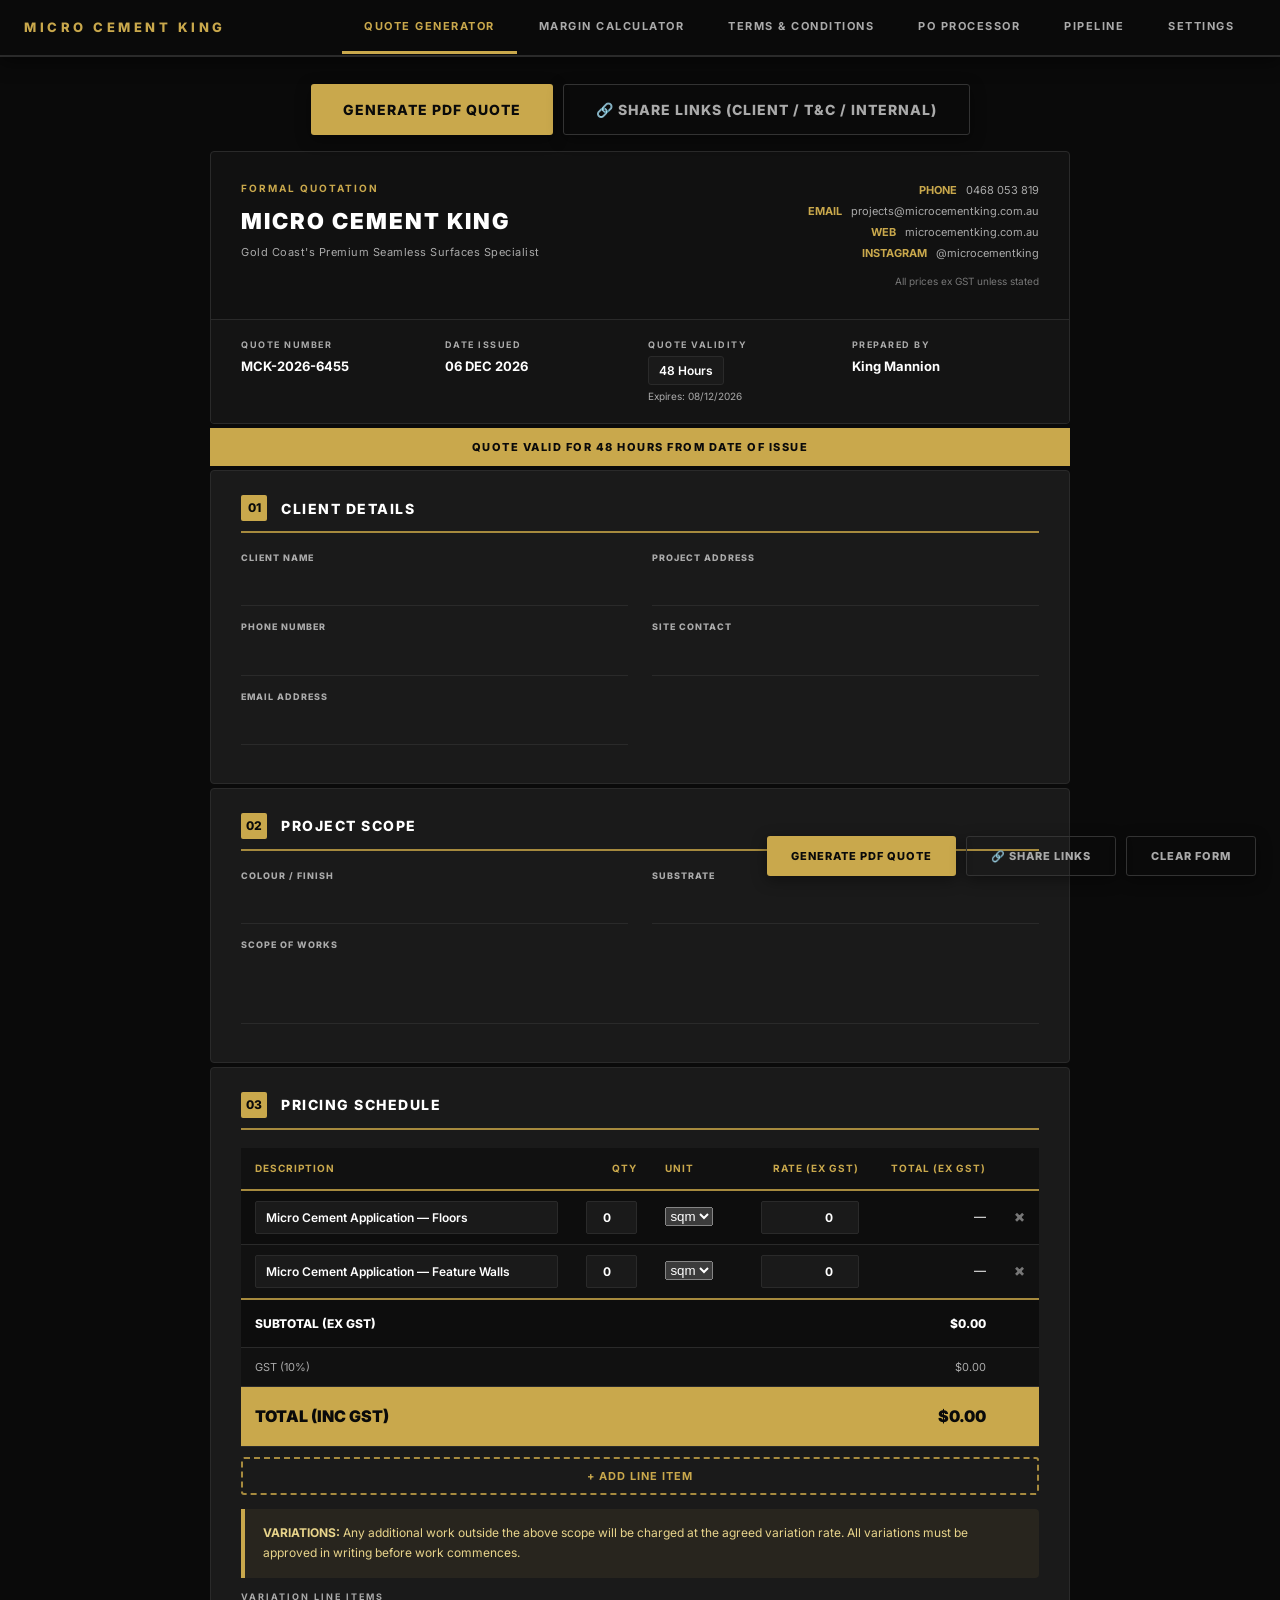
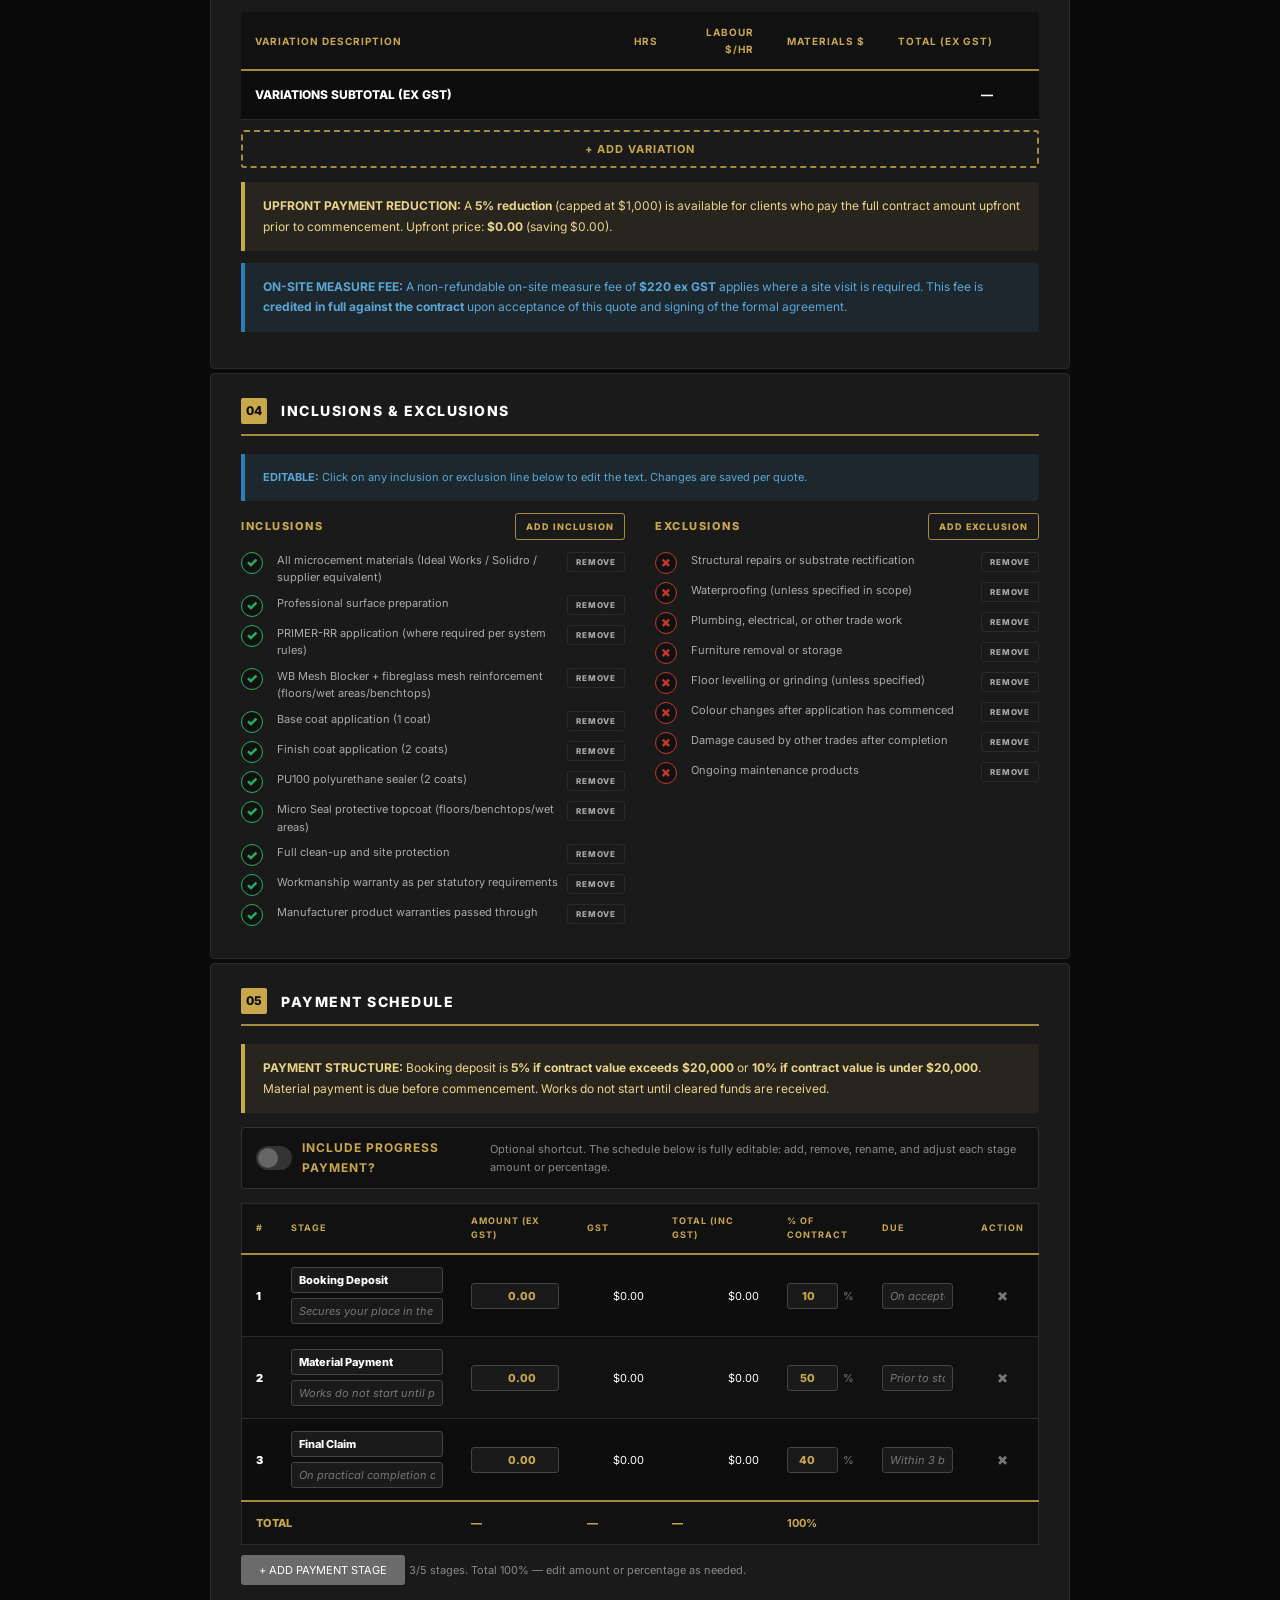
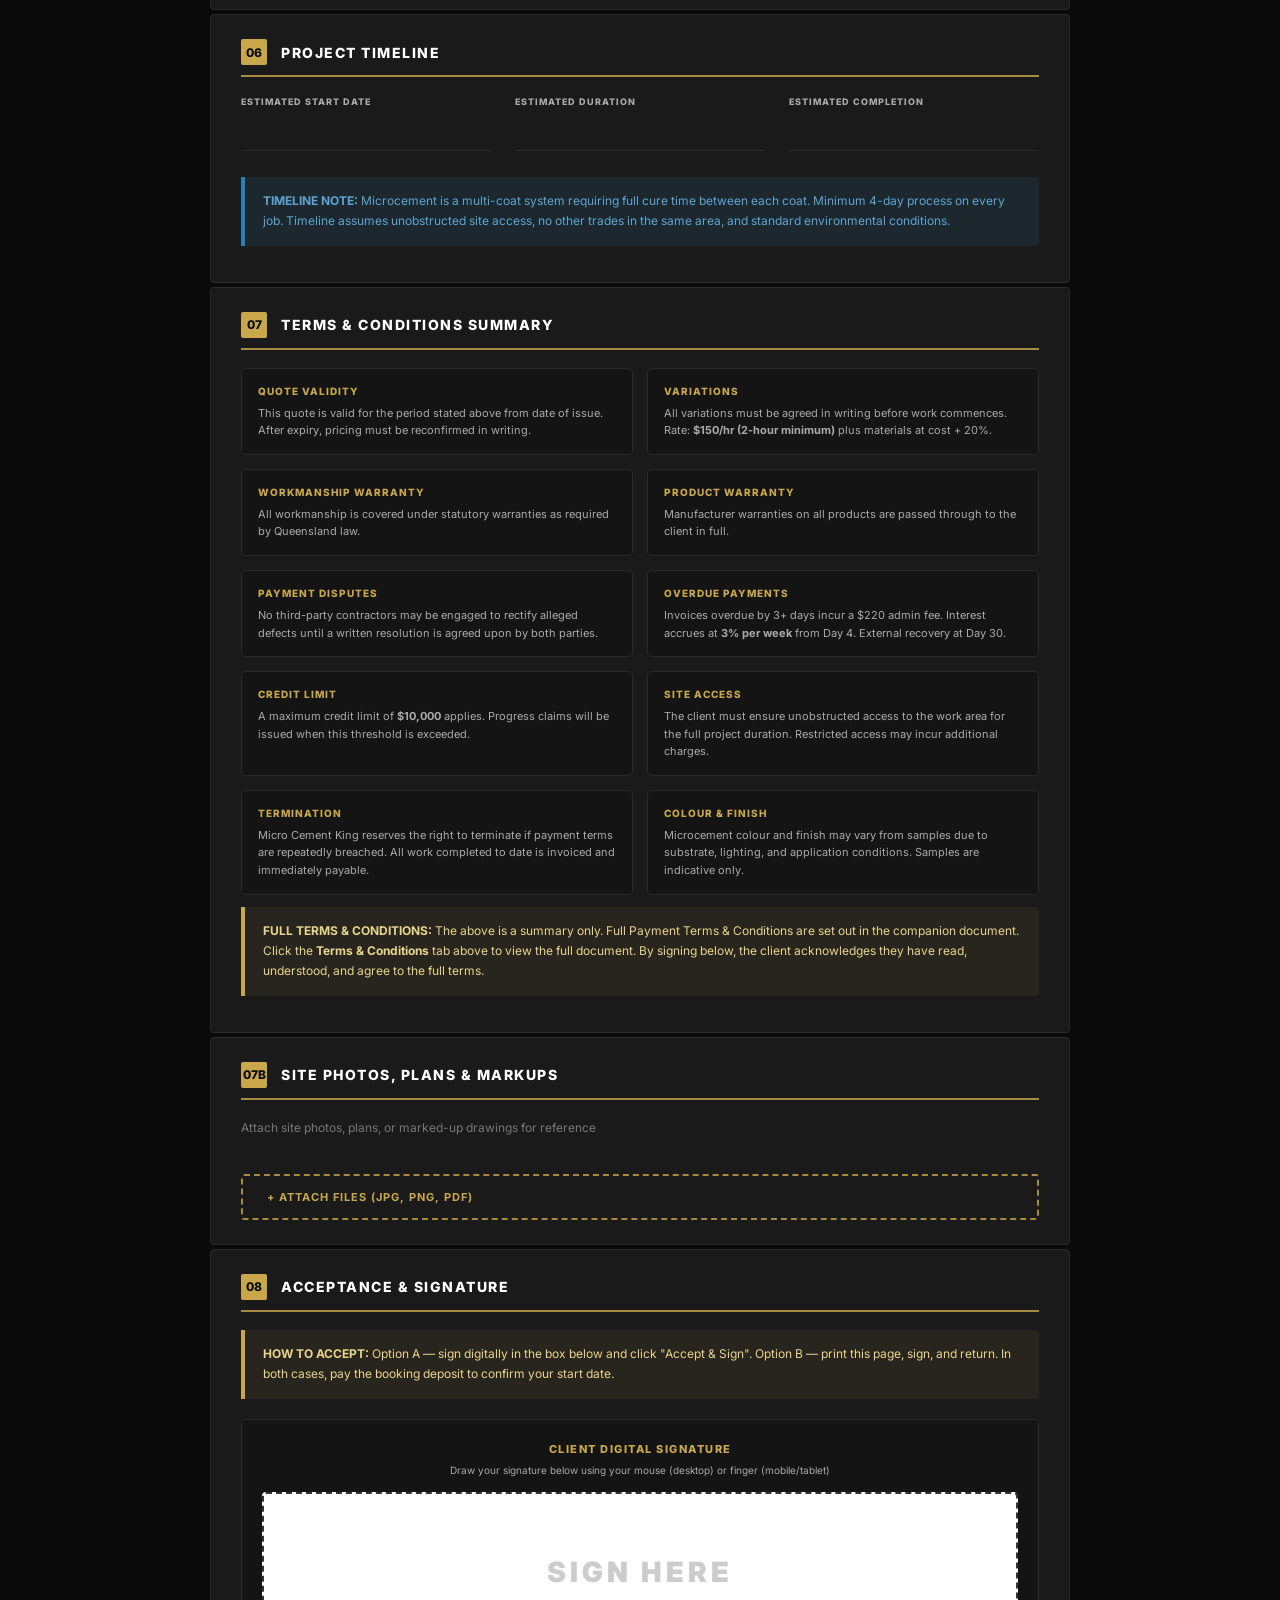
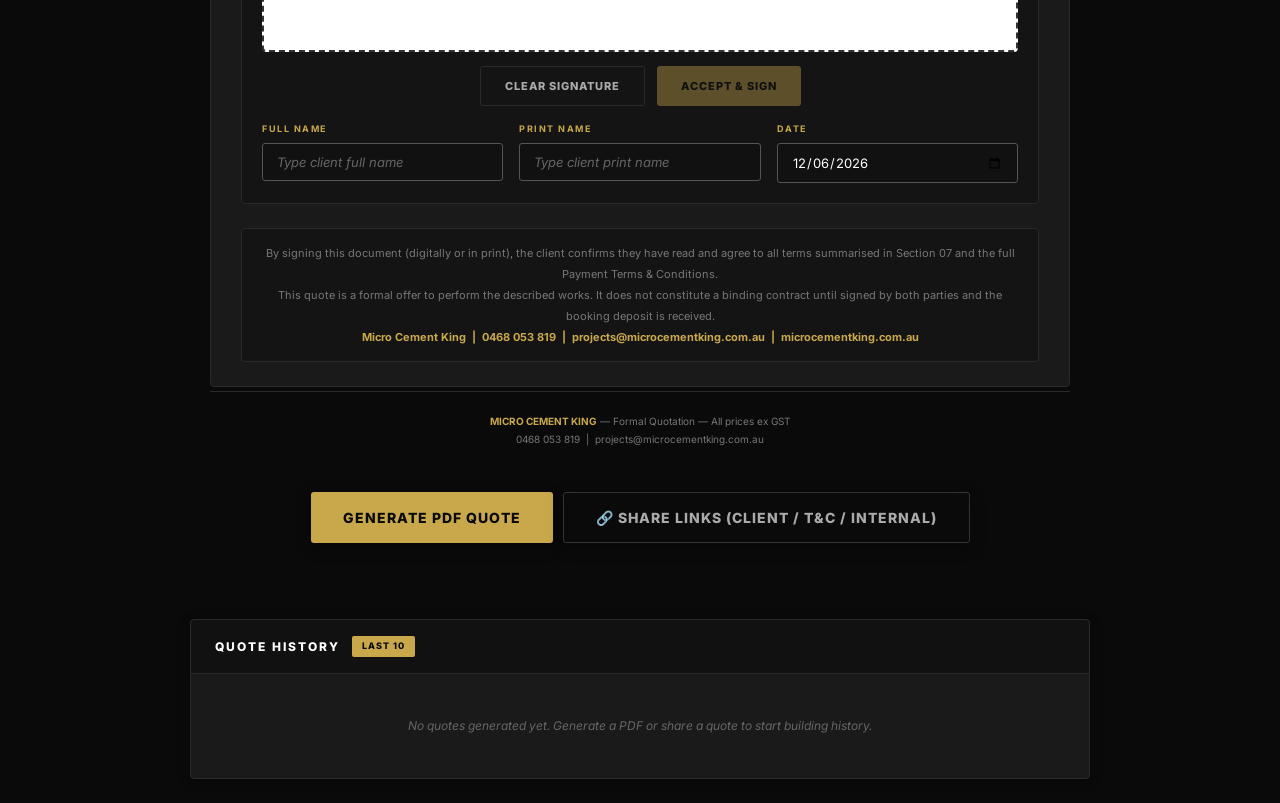
==== index.html @ 1c2ad291 "Fix: Payment schedule shows Amount (ex GST) + GST + Total (inc GST) as separate columns - Each payme" ====
<!DOCTYPE html>
<html lang="en">
<head>
<meta charset="UTF-8">
<meta name="viewport" content="width=device-width, initial-scale=1.0">
<meta name="color-scheme" content="dark">
<title>MICRO CEMENT KING — Business Tools</title>
<link href="https://fonts.googleapis.com/css2?family=Inter:wght@300;400;500;600;700;800;900&display=swap" rel="stylesheet">
<link rel="stylesheet" href="styles.css">
</head>
<body>

<!-- ═══ SETTINGS DRIFT WARNING BANNER ═══ -->
<div id="settings-drift-banner" style="display:none;background:#7a4a00;color:#ffd700;padding:10px 20px;font-size:13px;font-weight:600;text-align:center;border-bottom:2px solid #c9a84c;position:sticky;top:0;z-index:9999;"></div>

<!-- ═══ TOP NAV BAR ═══ -->
<nav class="topnav">
  <div class="nav-brand">MICRO CEMENT KING</div>
  <div class="nav-tabs">
    <button class="nav-tab active" data-tab="quote" onclick="switchTab('quote')">QUOTE GENERATOR</button>
    <button class="nav-tab" data-tab="calculator" onclick="switchTab('calculator')">MARGIN CALCULATOR</button>
    <button class="nav-tab" data-tab="terms" onclick="switchTab('terms')">TERMS &amp; CONDITIONS</button>
    <button class="nav-tab" data-tab="po" onclick="switchTab('po')">PO PROCESSOR</button>
    <button class="nav-tab" data-tab="pipeline" onclick="switchTab('pipeline')">PIPELINE</button>
    <button class="nav-tab" data-tab="settings" onclick="switchTab('settings')">SETTINGS</button>
  </div>
</nav>


<!-- ═══════════════════════════════════════════════════════════ -->
<!-- TAB 1: QUOTE GENERATOR (now default)                        -->
<!-- ═══════════════════════════════════════════════════════════ -->
<div id="tab-quote" class="tab-content active">
  <div class="doc">

    <!-- AUTO-POPULATE BANNER -->
    <div id="quote-auto-banner" class="auto-populate-banner" style="display:none;">
      AUTO-POPULATED FROM AI INTAKE — REVIEW BEFORE SENDING
    </div>

    <!-- TOP ACTION BUTTONS -->
    <div class="no-print" style="margin-bottom:16px;text-align:center;display:flex;flex-wrap:wrap;gap:10px;justify-content:center;">
      <button onclick="generatePDFQuote()" class="tb-btn" style="font-size:14px;padding:16px 32px;">GENERATE PDF QUOTE</button>
      <button onclick="generateShareableLink()" class="tb-btn ghost" style="font-size:14px;padding:16px 32px;">&#128279; SHARE LINKS (CLIENT / T&amp;C / INTERNAL)</button>
    </div>

    <!-- HEADER -->
    <div class="doc-header">
      <div class="header-row">
        <div class="brand-block">
          <div class="doc-label">FORMAL QUOTATION</div>
          <h1>MICRO CEMENT KING</h1>
          <div class="tagline">Gold Coast's Premium Seamless Surfaces Specialist</div>
        </div>
        <div class="contact-block">
          <div class="cl"><strong>PHONE</strong> 0468 053 819</div>
          <div class="cl"><strong>EMAIL</strong> projects@microcementking.com.au</div>
          <div class="cl"><strong>WEB</strong> microcementking.com.au</div>
          <div class="cl"><strong>INSTAGRAM</strong> @microcementking</div>
          <div class="cl" style="margin-top:8px;font-size:10px;color:var(--grey-mid);">All prices ex GST unless stated</div>
        </div>
      </div>
      <div class="quote-meta">
        <div class="meta-cell">
          <div class="meta-label">QUOTE NUMBER</div>
          <div class="meta-value"><span contenteditable="true" id="q-quote-number">MCK-2026-</span></div>
        </div>
        <div class="meta-cell">
          <div class="meta-label">DATE ISSUED</div>
          <div class="meta-value" id="q-date-display"></div>
        </div>
        <div class="meta-cell">
          <div class="meta-label">QUOTE VALIDITY</div>
          <select class="validity-select" id="q-validity-select" onchange="updateQuoteValidity()">
            <option value="24">24 Hours</option>
            <option value="48" selected>48 Hours</option>
            <option value="120">5 Days</option>
            <option value="168">7 Days</option>
            <option value="336">14 Days</option>
            <option value="720">30 Days</option>
          </select>
          <div class="expiry-note" id="q-expiry-note"></div>
        </div>
        <div class="meta-cell">
          <div class="meta-label">PREPARED BY</div>
          <div class="meta-value"><span contenteditable="true" id="q-prepared-by">King Mannion</span></div>
        </div>
      </div>
    </div>

    <div class="validity-banner" id="q-validity-banner">QUOTE VALID FOR 48 HOURS FROM DATE OF ISSUE</div>

    <!-- CREDIT LIMIT WARNING -->
    <div id="q-credit-warning" class="credit-warning" style="display:none;">
      &#9888; WARNING: QUOTE VALUE EXCEEDS $10,000 CREDIT LIMIT — PROGRESS CLAIMS WILL APPLY PER SECTION 3 OF T&amp;C
    </div>

    <!-- BODY -->
    <div class="doc-body">

      <!-- 01 CLIENT DETAILS -->
      <div class="section">
        <div class="section-hd"><div class="sec-num">01</div><h2>CLIENT DETAILS</h2></div>
        <div class="g2">
          <div>
            <div class="field"><div class="field-lbl">CLIENT NAME</div><div class="field-val" contenteditable="true" id="q-client-name">&nbsp;</div></div>
            <div class="field"><div class="field-lbl">PHONE NUMBER</div><div class="field-val" contenteditable="true" id="q-client-phone">&nbsp;</div></div>
            <div class="field"><div class="field-lbl">EMAIL ADDRESS</div><div class="field-val" contenteditable="true" id="q-client-email">&nbsp;</div></div>
          </div>
          <div>
            <div class="field"><div class="field-lbl">PROJECT ADDRESS</div><div class="field-val" contenteditable="true" id="q-project-address">&nbsp;</div></div>
            <div class="field"><div class="field-lbl">SITE CONTACT</div><div class="field-val" contenteditable="true" id="q-site-contact">&nbsp;</div></div>
          </div>
        </div>
      </div>

      <!-- 02 PROJECT SCOPE -->
      <div class="section">
        <div class="section-hd"><div class="sec-num">02</div><h2>PROJECT SCOPE</h2></div>
        <div class="g2">
          <div class="field"><div class="field-lbl">COLOUR / FINISH</div><div class="field-val" contenteditable="true" id="q-colour-finish">&nbsp;</div></div>
          <div class="field"><div class="field-lbl">SUBSTRATE</div><div class="field-val" contenteditable="true" id="q-substrate">&nbsp;</div></div>
        </div>
        <div class="field"><div class="field-lbl">SCOPE OF WORKS</div><div class="field-val tall" contenteditable="true" id="q-scope">&nbsp;</div></div>
      </div>

      <!-- 03 PRICING -->
      <div class="section">
        <div class="section-hd"><div class="sec-num">03</div><h2>PRICING SCHEDULE</h2></div>
        <div class="pricing-wrap">
          <table class="pricing-table" id="q-pricing-table">
            <colgroup><col style="width:42%"><col style="width:10%"><col style="width:12%"><col style="width:16%"><col style="width:16%"><col style="width:4%"></colgroup>
            <thead><tr><th>DESCRIPTION</th><th class="right">QTY</th><th>UNIT</th><th class="right">RATE (EX GST)</th><th class="right">TOTAL (EX GST)</th><th></th></tr></thead>
            <tbody id="q-pricing-body"></tbody>
            <tfoot>
              <tr class="subtotal-row"><td colspan="4">SUBTOTAL (EX GST)</td><td class="right" id="q-subtotal-cell">&mdash;</td><td></td></tr>
              <tr class="gst-row"><td colspan="4">GST (10%)</td><td class="right" id="q-gst-cell">&mdash;</td><td></td></tr>
              <tr class="grand-total-row"><td colspan="4">TOTAL (INC GST)</td><td class="right" id="q-grand-total-cell">&mdash;</td><td></td></tr>
            </tfoot>
          </table>
        </div>
        <button class="add-line-btn" onclick="addQuoteLine()">+ ADD LINE ITEM</button>

        <!-- VARIATIONS -->
        <div class="callout callout-gold" style="margin-top:14px;">
          <strong>VARIATIONS:</strong> Any additional work outside the above scope will be charged at the agreed variation rate. All variations must be approved in writing before work commences.
        </div>

        <div style="margin-top:12px;">
          <div class="section-label" style="margin-bottom:8px;">VARIATION LINE ITEMS</div>
          <table class="pricing-table" id="q-variations-table">
            <colgroup><col style="width:42%"><col style="width:12%"><col style="width:12%"><col style="width:14%"><col style="width:16%"><col style="width:4%"></colgroup>
            <thead><tr><th>VARIATION DESCRIPTION</th><th class="right">HRS</th><th class="right">LABOUR $/HR</th><th class="right">MATERIALS $</th><th class="right">TOTAL (EX GST)</th><th></th></tr></thead>
            <tbody id="q-variations-body"></tbody>
            <tfoot>
              <tr class="subtotal-row"><td colspan="4">VARIATIONS SUBTOTAL (EX GST)</td><td class="right" id="q-variations-subtotal">&mdash;</td><td></td></tr>
            </tfoot>
          </table>
          <button class="add-line-btn" onclick="addVariationLine()">+ ADD VARIATION</button>
        </div>

        <!-- PAY-IN-FULL REDUCTION -->
        <div class="callout callout-gold" style="margin-top:14px;" id="q-upfront-callout">
          <strong>UPFRONT PAYMENT REDUCTION:</strong> A <strong>5% reduction</strong> (capped at $1,000) is available for clients who pay the full contract amount upfront prior to commencement. Upfront price: <strong id="q-upfront-price">—</strong>
        </div>

        <div class="callout callout-info" style="margin-top:10px;">
          <strong>ON-SITE MEASURE FEE:</strong> A non-refundable on-site measure fee of <strong>$220 ex GST</strong> applies where a site visit is required. This fee is <strong>credited in full against the contract</strong> upon acceptance of this quote and signing of the formal agreement.
        </div>
      </div>

      <!-- 04 INCLUSIONS / EXCLUSIONS -->
      <div class="section">
        <div class="section-hd"><div class="sec-num">04</div><h2>INCLUSIONS &amp; EXCLUSIONS</h2></div>
        <div class="callout callout-info" style="margin-bottom:12px;font-size:11px;">
          <strong>EDITABLE:</strong> Click on any inclusion or exclusion line below to edit the text. Changes are saved per quote.
        </div>
        <div class="inc-exc">
          <div class="inc-col">
            <div class="ie-col-head">
              <h4>INCLUSIONS</h4>
              <button type="button" class="ie-add-btn no-print" onclick="addInclusionItem()">Add Inclusion</button>
            </div>
            <ul class="ie-list" id="q-inclusions">
              <li class="ie-row" data-enabled="true"><button type="button" class="ie-toggle no-print" onclick="toggleIeItem(this)" aria-label="Toggle inclusion">✓</button><span class="ie-print-marker">✓</span><span class="ie-text" contenteditable="true">All microcement materials (Ideal Works / Solidro / supplier equivalent)</span><button type="button" class="ie-delete no-print" onclick="deleteIeItem(this)" aria-label="Remove inclusion">Remove</button></li>
              <li class="ie-row" data-enabled="true"><button type="button" class="ie-toggle no-print" onclick="toggleIeItem(this)" aria-label="Toggle inclusion">✓</button><span class="ie-print-marker">✓</span><span class="ie-text" contenteditable="true">Professional surface preparation</span><button type="button" class="ie-delete no-print" onclick="deleteIeItem(this)" aria-label="Remove inclusion">Remove</button></li>
              <li class="ie-row" data-enabled="true"><button type="button" class="ie-toggle no-print" onclick="toggleIeItem(this)" aria-label="Toggle inclusion">✓</button><span class="ie-print-marker">✓</span><span class="ie-text" contenteditable="true">PRIMER-RR application (where required per system rules)</span><button type="button" class="ie-delete no-print" onclick="deleteIeItem(this)" aria-label="Remove inclusion">Remove</button></li>
              <li class="ie-row" data-enabled="true"><button type="button" class="ie-toggle no-print" onclick="toggleIeItem(this)" aria-label="Toggle inclusion">✓</button><span class="ie-print-marker">✓</span><span class="ie-text" contenteditable="true">WB Mesh Blocker + fibreglass mesh reinforcement (floors/wet areas/benchtops)</span><button type="button" class="ie-delete no-print" onclick="deleteIeItem(this)" aria-label="Remove inclusion">Remove</button></li>
              <li class="ie-row" data-enabled="true"><button type="button" class="ie-toggle no-print" onclick="toggleIeItem(this)" aria-label="Toggle inclusion">✓</button><span class="ie-print-marker">✓</span><span class="ie-text" contenteditable="true">Base coat application (1 coat)</span><button type="button" class="ie-delete no-print" onclick="deleteIeItem(this)" aria-label="Remove inclusion">Remove</button></li>
              <li class="ie-row" data-enabled="true"><button type="button" class="ie-toggle no-print" onclick="toggleIeItem(this)" aria-label="Toggle inclusion">✓</button><span class="ie-print-marker">✓</span><span class="ie-text" contenteditable="true">Finish coat application (2 coats)</span><button type="button" class="ie-delete no-print" onclick="deleteIeItem(this)" aria-label="Remove inclusion">Remove</button></li>
              <li class="ie-row" data-enabled="true"><button type="button" class="ie-toggle no-print" onclick="toggleIeItem(this)" aria-label="Toggle inclusion">✓</button><span class="ie-print-marker">✓</span><span class="ie-text" contenteditable="true">PU100 polyurethane sealer (2 coats)</span><button type="button" class="ie-delete no-print" onclick="deleteIeItem(this)" aria-label="Remove inclusion">Remove</button></li>
              <li class="ie-row" data-enabled="true"><button type="button" class="ie-toggle no-print" onclick="toggleIeItem(this)" aria-label="Toggle inclusion">✓</button><span class="ie-print-marker">✓</span><span class="ie-text" contenteditable="true">Micro Seal protective topcoat (floors/benchtops/wet areas)</span><button type="button" class="ie-delete no-print" onclick="deleteIeItem(this)" aria-label="Remove inclusion">Remove</button></li>
              <li class="ie-row" data-enabled="true"><button type="button" class="ie-toggle no-print" onclick="toggleIeItem(this)" aria-label="Toggle inclusion">✓</button><span class="ie-print-marker">✓</span><span class="ie-text" contenteditable="true">Full clean-up and site protection</span><button type="button" class="ie-delete no-print" onclick="deleteIeItem(this)" aria-label="Remove inclusion">Remove</button></li>
              <li class="ie-row" data-enabled="true"><button type="button" class="ie-toggle no-print" onclick="toggleIeItem(this)" aria-label="Toggle inclusion">✓</button><span class="ie-print-marker">✓</span><span class="ie-text" contenteditable="true">Workmanship warranty as per statutory requirements</span><button type="button" class="ie-delete no-print" onclick="deleteIeItem(this)" aria-label="Remove inclusion">Remove</button></li>
              <li class="ie-row" data-enabled="true"><button type="button" class="ie-toggle no-print" onclick="toggleIeItem(this)" aria-label="Toggle inclusion">✓</button><span class="ie-print-marker">✓</span><span class="ie-text" contenteditable="true">Manufacturer product warranties passed through</span><button type="button" class="ie-delete no-print" onclick="deleteIeItem(this)" aria-label="Remove inclusion">Remove</button></li>
            </ul>
          </div>
          <div class="exc-col">
            <div class="ie-col-head">
              <h4>EXCLUSIONS</h4>
              <button type="button" class="ie-add-btn no-print" onclick="addExclusionItem()">Add Exclusion</button>
            </div>
            <ul class="ie-list" id="q-exclusions">
              <li class="ie-row" data-enabled="false"><button type="button" class="ie-toggle no-print" onclick="toggleIeItem(this)" aria-label="Toggle exclusion">✗</button><span class="ie-print-marker">✗</span><span class="ie-text" contenteditable="true">Structural repairs or substrate rectification</span><button type="button" class="ie-delete no-print" onclick="deleteIeItem(this)" aria-label="Remove exclusion">Remove</button></li>
              <li class="ie-row" data-enabled="false"><button type="button" class="ie-toggle no-print" onclick="toggleIeItem(this)" aria-label="Toggle exclusion">✗</button><span class="ie-print-marker">✗</span><span class="ie-text" contenteditable="true">Waterproofing (unless specified in scope)</span><button type="button" class="ie-delete no-print" onclick="deleteIeItem(this)" aria-label="Remove exclusion">Remove</button></li>
              <li class="ie-row" data-enabled="false"><button type="button" class="ie-toggle no-print" onclick="toggleIeItem(this)" aria-label="Toggle exclusion">✗</button><span class="ie-print-marker">✗</span><span class="ie-text" contenteditable="true">Plumbing, electrical, or other trade work</span><button type="button" class="ie-delete no-print" onclick="deleteIeItem(this)" aria-label="Remove exclusion">Remove</button></li>
              <li class="ie-row" data-enabled="false"><button type="button" class="ie-toggle no-print" onclick="toggleIeItem(this)" aria-label="Toggle exclusion">✗</button><span class="ie-print-marker">✗</span><span class="ie-text" contenteditable="true">Furniture removal or storage</span><button type="button" class="ie-delete no-print" onclick="deleteIeItem(this)" aria-label="Remove exclusion">Remove</button></li>
              <li class="ie-row" data-enabled="false"><button type="button" class="ie-toggle no-print" onclick="toggleIeItem(this)" aria-label="Toggle exclusion">✗</button><span class="ie-print-marker">✗</span><span class="ie-text" contenteditable="true">Floor levelling or grinding (unless specified)</span><button type="button" class="ie-delete no-print" onclick="deleteIeItem(this)" aria-label="Remove exclusion">Remove</button></li>
              <li class="ie-row" data-enabled="false"><button type="button" class="ie-toggle no-print" onclick="toggleIeItem(this)" aria-label="Toggle exclusion">✗</button><span class="ie-print-marker">✗</span><span class="ie-text" contenteditable="true">Colour changes after application has commenced</span><button type="button" class="ie-delete no-print" onclick="deleteIeItem(this)" aria-label="Remove exclusion">Remove</button></li>
              <li class="ie-row" data-enabled="false"><button type="button" class="ie-toggle no-print" onclick="toggleIeItem(this)" aria-label="Toggle exclusion">✗</button><span class="ie-print-marker">✗</span><span class="ie-text" contenteditable="true">Damage caused by other trades after completion</span><button type="button" class="ie-delete no-print" onclick="deleteIeItem(this)" aria-label="Remove exclusion">Remove</button></li>
              <li class="ie-row" data-enabled="false"><button type="button" class="ie-toggle no-print" onclick="toggleIeItem(this)" aria-label="Toggle exclusion">✗</button><span class="ie-print-marker">✗</span><span class="ie-text" contenteditable="true">Ongoing maintenance products</span><button type="button" class="ie-delete no-print" onclick="deleteIeItem(this)" aria-label="Remove exclusion">Remove</button></li>
            </ul>
          </div>
        </div>
      </div>

      <!-- 05 PAYMENT SCHEDULE -->
      <div class="section">
        <div class="section-hd"><div class="sec-num">05</div><h2>PAYMENT SCHEDULE</h2></div>
        <div class="callout callout-gold" style="margin-bottom:14px;">
          <strong>PAYMENT STRUCTURE:</strong> Booking deposit is <strong>5% if contract value exceeds $20,000</strong> or <strong>10% if contract value is under $20,000</strong>. Material payment is due before commencement. Works do not start until cleared funds are received.
        </div>

        <!-- Editable Progress Payment Controls -->
        <div class="payment-control-bar no-print">
          <label class="payment-toggle-label">
            <div class="payment-toggle">
              <input type="checkbox" id="q-progress-toggle" onchange="toggleProgressPayment()">
              <span id="q-progress-toggle-track" class="payment-toggle-track"></span>
              <span id="q-progress-toggle-thumb" class="payment-toggle-thumb"></span>
            </div>
            INCLUDE PROGRESS PAYMENT?
          </label>
          <span class="payment-help-text">Optional shortcut. The schedule below is fully editable: add, remove, rename, and adjust each stage amount or percentage.</span>
        </div>

        <table class="payment-table" id="q-payment-table">
          <thead><tr><th style="width:4%">#</th><th style="width:24%">STAGE</th><th style="width:15%">AMOUNT (EX GST)</th><th style="width:11%">GST</th><th style="width:15%">TOTAL (INC GST)</th><th style="width:12%">% OF CONTRACT</th><th style="width:13%">DUE</th><th style="width:6%" class="no-print">ACTION</th></tr></thead>
          <tbody id="q-payment-body">
            <tr id="q-pay-row-deposit" class="q-payment-stage-row" data-stage-type="deposit" data-auto-pct="deposit">
              <td class="stage-num">1</td>
              <td><input type="text" class="payment-stage-title" value="Booking Deposit" oninput="updatePaymentStageData()"><input type="text" class="payment-stage-note" value="Secures your place in the schedule" oninput="updatePaymentStageData()"></td>
              <td><input type="number" class="payment-stage-amount" value="0" min="0" step="0.01" oninput="handlePaymentAmountInput(this)"></td>
              <td class="payment-stage-gst right">$0.00</td>
              <td class="payment-stage-inc-gst right">$0.00</td>
              <td><div class="payment-pct-wrap"><input type="number" class="payment-stage-pct" value="10" min="0" max="100" step="0.01" oninput="handlePaymentPctInput(this)"><span>%</span></div></td>
              <td><input type="text" class="payment-stage-due" value="On acceptance" oninput="updatePaymentStageData()"></td>
              <td class="center no-print"><button class="btn-remove-line payment-stage-remove" onclick="removePaymentStage(this)">&times;</button></td>
            </tr>
            <tr id="q-pay-row-material" class="q-payment-stage-row" data-stage-type="material" data-auto-pct="material">
              <td class="stage-num">2</td>
              <td><input type="text" class="payment-stage-title" value="Material Payment" oninput="updatePaymentStageData()"><input type="text" class="payment-stage-note" value="Works do not start until paid" oninput="updatePaymentStageData()"></td>
              <td><input type="number" class="payment-stage-amount" value="0" min="0" step="0.01" oninput="handlePaymentAmountInput(this)"></td>
              <td class="payment-stage-gst right">$0.00</td>
              <td class="payment-stage-inc-gst right">$0.00</td>
              <td><div class="payment-pct-wrap"><input type="number" class="payment-stage-pct" value="50" min="0" max="100" step="0.01" oninput="handlePaymentPctInput(this)"><span>%</span></div></td>
              <td><input type="text" class="payment-stage-due" value="Prior to start date" oninput="updatePaymentStageData()"></td>
              <td class="center no-print"><button class="btn-remove-line payment-stage-remove" onclick="removePaymentStage(this)">&times;</button></td>
            </tr>
            <tr id="q-pay-row-final" class="q-payment-stage-row" data-stage-type="final" data-auto-pct="final">
              <td class="stage-num">3</td>
              <td><input type="text" class="payment-stage-title" value="Final Claim" oninput="updatePaymentStageData()"><input type="text" class="payment-stage-note" value="On practical completion and sign-off" oninput="updatePaymentStageData()"></td>
              <td><input type="number" class="payment-stage-amount" value="0" min="0" step="0.01" oninput="handlePaymentAmountInput(this)"></td>
              <td class="payment-stage-gst right">$0.00</td>
              <td class="payment-stage-inc-gst right">$0.00</td>
              <td><div class="payment-pct-wrap"><input type="number" class="payment-stage-pct" value="40" min="0" max="100" step="0.01" oninput="handlePaymentPctInput(this)"><span>%</span></div></td>
              <td><input type="text" class="payment-stage-due" value="Within 3 business days" oninput="updatePaymentStageData()"></td>
              <td class="center no-print"><button class="btn-remove-line payment-stage-remove" onclick="removePaymentStage(this)">&times;</button></td>
            </tr>
          </tbody>
          <tfoot><tr><td colspan="2">TOTAL</td><td id="q-payment-total-exgst">&nbsp;</td><td id="q-payment-total-gst">&nbsp;</td><td id="q-payment-total">&nbsp;</td><td id="q-payment-pct-total" style="font-weight:700;">100%</td><td>&nbsp;</td><td class="no-print">&nbsp;</td></tr></tfoot>
        </table>

        <div id="q-add-progress-wrap" class="payment-add-wrap no-print">
          <button class="btn-add-line" id="q-add-progress-btn" onclick="addProgressPaymentRow()" style="font-size:11px;padding:6px 16px;">+ ADD PAYMENT STAGE</button>
          <span id="q-payment-stage-limit" class="payment-help-text">2 to 5 payment stages supported. Edit either amount or percentage; the other value recalculates.</span>
        </div>
      </div>

      <!-- 06 TIMELINE -->
      <div class="section">
        <div class="section-hd"><div class="sec-num">06</div><h2>PROJECT TIMELINE</h2></div>
        <div class="g3">
          <div class="field"><div class="field-lbl">ESTIMATED START DATE</div><div class="field-val" contenteditable="true" id="q-start-date">&nbsp;</div></div>
          <div class="field"><div class="field-lbl">ESTIMATED DURATION</div><div class="field-val" contenteditable="true" id="q-duration">&nbsp;</div></div>
          <div class="field"><div class="field-lbl">ESTIMATED COMPLETION</div><div class="field-val" contenteditable="true" id="q-completion">&nbsp;</div></div>
        </div>
        <div class="callout callout-info">
          <strong>TIMELINE NOTE:</strong> Microcement is a multi-coat system requiring full cure time between each coat. Minimum 4-day process on every job. Timeline assumes unobstructed site access, no other trades in the same area, and standard environmental conditions.
        </div>
      </div>

      <!-- 07 TERMS SUMMARY -->
      <div class="section">
        <div class="section-hd"><div class="sec-num">07</div><h2>TERMS &amp; CONDITIONS SUMMARY</h2></div>
        <div class="tc-grid">
          <div class="tc-item"><div class="tc-head">Quote Validity</div>This quote is valid for the period stated above from date of issue. After expiry, pricing must be reconfirmed in writing.</div>
          <div class="tc-item"><div class="tc-head">Variations</div>All variations must be agreed in writing before work commences. Rate: <strong>$150/hr (2-hour minimum)</strong> plus materials at cost + 20%.</div>
          <div class="tc-item"><div class="tc-head">Workmanship Warranty</div>All workmanship is covered under statutory warranties as required by Queensland law.</div>
          <div class="tc-item"><div class="tc-head">Product Warranty</div>Manufacturer warranties on all products are passed through to the client in full.</div>
          <div class="tc-item"><div class="tc-head">Payment Disputes</div>No third-party contractors may be engaged to rectify alleged defects until a written resolution is agreed upon by both parties.</div>
          <div class="tc-item"><div class="tc-head">Overdue Payments</div>Invoices overdue by 3+ days incur a $220 admin fee. Interest accrues at <strong>3% per week</strong> from Day 4. External recovery at Day 30.</div>
          <div class="tc-item"><div class="tc-head">Credit Limit</div>A maximum credit limit of <strong>$10,000</strong> applies. Progress claims will be issued when this threshold is exceeded.</div>
          <div class="tc-item"><div class="tc-head">Site Access</div>The client must ensure unobstructed access to the work area for the full project duration. Restricted access may incur additional charges.</div>
          <div class="tc-item"><div class="tc-head">Termination</div>Micro Cement King reserves the right to terminate if payment terms are repeatedly breached. All work completed to date is invoiced and immediately payable.</div>
          <div class="tc-item"><div class="tc-head">Colour &amp; Finish</div>Microcement colour and finish may vary from samples due to substrate, lighting, and application conditions. Samples are indicative only.</div>
        </div>
        <div class="callout callout-gold" style="margin-top:12px;">
          <strong>FULL TERMS &amp; CONDITIONS:</strong> The above is a summary only. Full Payment Terms &amp; Conditions are set out in the companion document. Click the <strong>Terms &amp; Conditions</strong> tab above to view the full document. By signing below, the client acknowledges they have read, understood, and agree to the full terms.
        </div>
      </div>

      <!-- 07B SITE PHOTOS & PLANS -->
      <div class="section">
        <div class="section-hd"><div class="sec-num">07B</div><h2>SITE PHOTOS, PLANS &amp; MARKUPS</h2></div>
        <p style="color:var(--grey-mid);font-size:12px;margin-bottom:16px;">Attach site photos, plans, or marked-up drawings for reference</p>
        <div id="q-attachments-container">
          <div id="q-attachments-grid" class="attachments-grid"></div>
          <div style="margin-top:12px;">
            <label class="add-surface-btn" style="cursor:pointer;display:inline-block;">
              <input type="file" id="q-file-upload" accept="image/jpeg,image/png,application/pdf" multiple style="display:none;" onchange="handleFileUpload(event)">
              + ATTACH FILES (JPG, PNG, PDF)
            </label>
          </div>
        </div>
      </div>

      <!-- 08 SIGNATURE -->
      <div class="section">
        <div class="section-hd"><div class="sec-num">08</div><h2>ACCEPTANCE &amp; SIGNATURE</h2></div>
        <div class="callout callout-gold" style="margin-bottom:20px;">
          <strong>HOW TO ACCEPT:</strong> Option A — sign digitally in the box below and click "Accept &amp; Sign". Option B — print this page, sign, and return. In both cases, pay the booking deposit to confirm your start date.
        </div>

        <!-- CLIENT DIGITAL SIGNATURE -->
        <div class="digital-sig-block" id="q-digital-sig-block">
          <div class="digital-sig-title">CLIENT DIGITAL SIGNATURE</div>
          <div class="digital-sig-subtitle">Draw your signature below using your mouse (desktop) or finger (mobile/tablet)</div>
          <div class="sig-accepted-banner" id="q-sig-accepted-banner">
            <img id="q-sig-image" src="" alt="Client Signature" style="max-width:300px;margin-top:8px;display:none;">
          </div>
          <div class="canvas-wrap" id="q-canvas-wrap">
            <canvas id="q-sig-canvas"></canvas>
            <div class="canvas-hint" id="q-canvas-hint">SIGN HERE</div>
          </div>
          <div class="sig-btn-row" id="q-sig-btn-row">
            <button class="sig-btn sig-btn-clear" onclick="clearQuoteSig()">CLEAR SIGNATURE</button>
            <button class="sig-btn sig-btn-accept" id="q-accept-btn" onclick="acceptQuoteSig()" disabled>ACCEPT &amp; SIGN</button>
          </div>
          <div class="sig-fields-row">
            <div class="sig-field">
              <label class="sig-field-label">FULL NAME</label>
              <input type="text" id="q-sig-typed-name" class="sig-field-input sig-editable" placeholder="Type client full name">
            </div>
            <div class="sig-field">
              <label class="sig-field-label">PRINT NAME</label>
              <input type="text" id="q-sig-print-name" class="sig-field-input sig-editable" placeholder="Type client print name">
            </div>
            <div class="sig-field">
              <label class="sig-field-label">DATE</label>
              <input type="date" id="q-sig-date" class="sig-field-input sig-editable">
            </div>
          </div>
        </div>
        <div style="margin-top:24px;padding:14px 18px;background:var(--panel);border:1px solid var(--border);font-size:11px;color:var(--grey-mid);text-align:center;line-height:1.9;border-radius:4px;">
          By signing this document (digitally or in print), the client confirms they have read and agree to all terms summarised in Section 07 and the full Payment Terms &amp; Conditions.<br>
          This quote is a formal offer to perform the described works. It does not constitute a binding contract until signed by both parties and the booking deposit is received.<br>
          <strong style="color:var(--gold);">Micro Cement King &nbsp;|&nbsp; 0468 053 819 &nbsp;|&nbsp; projects@microcementking.com.au &nbsp;|&nbsp; microcementking.com.au</strong>
        </div>
      </div>

    </div><!-- /doc-body -->

    <div class="doc-footer">
      <div><span class="gold">MICRO CEMENT KING</span> — Formal Quotation — All prices ex GST</div>
      <div>0468 053 819 &nbsp;|&nbsp; projects@microcementking.com.au</div>
    </div>

    <!-- BOTTOM ACTION BUTTONS -->
    <div class="no-print" style="margin-top:24px;text-align:center;display:flex;flex-wrap:wrap;gap:10px;justify-content:center;padding-bottom:16px;">
      <button onclick="generatePDFQuote()" class="tb-btn" style="font-size:14px;padding:16px 32px;">GENERATE PDF QUOTE</button>
      <button onclick="generateShareableLink()" class="tb-btn ghost" style="font-size:14px;padding:16px 32px;">&#128279; SHARE LINKS (CLIENT / T&amp;C / INTERNAL)</button>
    </div>

  </div><!-- /doc -->

  <!-- QUOTE TOOLBAR -->
  <div class="quote-toolbar no-print">
    <button class="tb-btn" onclick="generatePDFQuote()">GENERATE PDF QUOTE</button>
    <button class="tb-btn ghost" onclick="generateShareableLink()">&#128279; SHARE LINKS</button>
    <button class="tb-btn ghost" onclick="clearQuoteForm()">CLEAR FORM</button>
  </div>

  <!-- QUOTE HISTORY -->
  <div class="card no-print" style="margin:24px auto;max-width:900px;">
    <div class="card-header"><h2>QUOTE HISTORY</h2><span class="badge">LAST 10</span></div>
    <div class="card-body" id="quote-history-wrap">
      <div style="color:var(--grey-mid);font-size:12px;text-align:center;padding:16px;">No quotes saved yet. Generate or share a quote to start tracking history.</div>
    </div>
  </div>

</div><!-- /tab-quote -->


<!-- ═══════════════════════════════════════════════════════════ -->
<!-- TAB 2: MARGIN CALCULATOR                                    -->
<!-- ═══════════════════════════════════════════════════════════ -->
<div id="tab-calculator" class="tab-content">
  <div class="page">

    <!-- AUTO-POPULATE BANNER -->
    <div id="calc-auto-banner" class="auto-populate-banner" style="display:none;">
      AUTO-POPULATED FROM AI INTAKE — REVIEW BEFORE SENDING
    </div>

    <!-- SURFACE LINES -->
    <div class="card">
      <div class="card-header">
        <h2>SURFACE LINE ITEMS</h2>
        <span class="badge">UP TO 10 SURFACES</span>
      </div>
      <div class="card-body">
        <div id="surface-lines" class="surface-lines"></div>
        <button id="add-surface-btn" class="add-surface-btn" onclick="addSurfaceLine()">+ ADD SURFACE</button>
      </div>
    </div>

    <!-- CREW & PREP -->
    <div class="card">
      <div class="card-header"><h2>CREW &amp; PREP CONFIGURATION</h2></div>
      <div class="card-body">
        <div class="section-label">CREW SIZE</div>
        <div id="crew-grid" class="crew-grid">
          <div class="crew-option" onclick="selectCrew(this,'solo')" data-key="solo">
            <div class="crew-label">SOLO — PATTY</div>
            <div class="crew-rate">$65/hr | 15 sqm/day</div>
          </div>
          <div class="crew-option active" onclick="selectCrew(this,'dual')" data-key="dual">
            <div class="crew-label">DUAL — PATTY + HAYDEN/MICKY</div>
            <div class="crew-rate">$150/hr | 30 sqm/day</div>
          </div>
          <div class="crew-option" onclick="selectCrew(this,'full')" data-key="full">
            <div class="crew-label">FULL — 3 MAN + LABOURER</div>
            <div class="crew-rate">$155/hr | 40 sqm/day</div>
          </div>
        </div>
        <div style="height:16px;"></div>
        <div class="section-label">PREP COMPLEXITY</div>
        <div id="prep-grid" class="crew-grid">
          <div class="crew-option active" onclick="selectPrep(this,'standard',1.0)" data-mult="1.0">
            <div class="crew-label">STANDARD</div>
            <div class="crew-rate">No adjustment</div>
          </div>
          <div class="crew-option" onclick="selectPrep(this,'complex',1.2)" data-mult="1.2">
            <div class="crew-label">COMPLEX PREP</div>
            <div class="crew-rate">+20% labour</div>
          </div>
        </div>
        <div class="callout callout-info" style="margin-top:14px;font-size:11px;">
          <strong>MINIMUM 4-DAY PROCESS:</strong> Every job requires a minimum 4-day process regardless of area size (prep + base coat + top coat + seal). Labour is calculated on whichever is greater: the sqm-based duration or 4 days.
        </div>
      </div>
    </div>

    <!-- VARIATIONS & EXTRAS -->
    <div class="card">
      <div class="card-header">
        <h2>VARIATIONS &amp; EXTRAS</h2>
        <span class="badge">COST + REVENUE</span>
      </div>
      <div class="card-body">
        <div style="overflow-x:auto;">
          <table class="data-table" style="width:100%;">
            <thead>
              <tr>
                <th style="min-width:180px;">DESCRIPTION</th>
                <th style="width:70px;">HOURS</th>
                <th style="width:80px;">RATE ($/HR)</th>
                <th style="width:80px;">MATERIAL ($)</th>
                <th style="width:90px;" class="right">COST</th>
                <th style="width:90px;" class="right">REVENUE</th>
                <th style="width:50px;"></th>
              </tr>
            </thead>
            <tbody id="calc-variation-body"></tbody>
            <tfoot>
              <tr class="total-row">
                <td colspan="4" style="text-align:right;font-weight:700;">TOTALS:</td>
                <td class="right" id="calc-var-total-cost" style="font-weight:700;color:var(--gold);">$0</td>
                <td class="right" id="calc-var-total-rev" style="font-weight:700;color:var(--green);">$0</td>
                <td></td>
              </tr>
            </tfoot>
          </table>
        </div>
        <div id="calc-var-margin" style="margin-top:8px;font-size:13px;color:#aaa;"></div>
        <div id="calc-var-impact" style="display:none;margin-top:8px;border-top:1px solid #333;padding-top:8px;"></div>
        <button onclick="addCalcVariation()" class="add-surface-btn" style="margin-top:12px;">+ ADD VARIATION</button>
        <div class="callout callout-info" style="margin-top:12px;font-size:11px;">
          <strong>DEFAULT ASSUMPTION:</strong> Every $300 variation cost = $100 material + $200 labour (2hrs at crew rate). Revenue is charged at 1.33x cost ($400 per $300 cost). Adjust hours, rate, and material per line as needed.
        </div>
      </div>
    </div>

    <!-- EMPTY STATE -->
    <div id="empty-state" class="empty-state" style="display:none;">
      <div style="font-size:28px;color:var(--border-light);margin-bottom:8px;">&#9633;</div>
      <div>Add surface lines above to see calculations</div>
    </div>

    <!-- RESULTS -->
    <div id="results-content">

      <!-- SUMMARY -->
      <div class="card">
        <div class="card-header"><h2 id="summary-system-title">JOB COST SUMMARY</h2><span class="badge">INTERNAL ONLY</span></div>
        <div class="card-body">
          <div class="results-grid">
            <div class="stat-card"><div class="stat-label">TOTAL MATERIAL COST</div><div class="stat-value" id="r-mat-cost">—</div><div class="stat-sub" id="r-mat-sub">Selected system (pooled materials)</div></div>
            <div class="stat-card"><div class="stat-label">TOTAL LABOUR COST</div><div class="stat-value" id="r-lab-cost">—</div><div class="stat-sub" id="r-lab-sub">—</div></div>
            <div class="stat-card" style="border-color:var(--gold);"><div class="stat-label">TOTAL JOB COST</div><div class="stat-value gold" id="r-job-cost">—</div><div class="stat-sub" id="r-sqm-cost">—</div></div>
            <div class="stat-card"><div class="stat-label">TOTAL SQM</div><div class="stat-value" id="r-total-sqm">—</div><div class="stat-sub">All surfaces combined</div></div>
          </div>
        </div>
      </div>

      <!-- RECOMMENDED SELL PRICE -->
      <div class="card">
        <div class="card-header"><h2>MCK RECOMMENDED SELL PRICE</h2><span class="badge">TIERED PRICING — EX GST</span></div>
        <div class="card-body" id="rec-sell-wrap"></div>
      </div>

      <!-- CUSTOM SELL PRICE -->
      <div class="card">
        <div class="card-header"><h2>CUSTOM SELL PRICE CHECK</h2></div>
        <div class="card-body">
          <div class="sell-price-wrap">
            <label>ENTER SELL PRICE (EX GST):</label>
            <input type="number" id="custom-sell" placeholder="0" oninput="recalc()">
            <div class="sp-result" id="custom-margin-display">Enter a sell price to see your actual margin</div>
          </div>
        </div>
      </div>

      <!-- MARGIN BANDS -->
      <div class="card">
        <div class="card-header"><h2>MARGIN BANDS</h2></div>
        <div class="card-body" id="margin-bands-wrap"></div>
      </div>

      <!-- MATERIAL BREAKDOWN — SINGLE CONSOLIDATED TABLE -->
      <div class="card" id="mat-table-card">
        <div class="card-header"><h2>MATERIAL BREAKDOWN</h2><span class="badge">POOLED — ALL SYSTEMS</span></div>
        <div class="card-body" id="mat-table-wrap"></div>
      </div>

      <!-- SURFACE BREAKDOWN -->
      <div class="card">
        <div class="card-header"><h2>PER-SURFACE BREAKDOWN</h2></div>
        <div class="card-body" id="surface-breakdown-wrap"></div>
      </div>

      <!-- LABOUR BREAKDOWN -->
      <div class="card">
        <div class="card-header"><h2>LABOUR BREAKDOWN</h2></div>
        <div class="card-body" id="labour-wrap"></div>
      </div>

      <!-- 3-WAY SYSTEM COMPARISON -->
      <div class="card">
        <div class="card-header"><h2>SYSTEM COMPARISON</h2><span class="badge">SOLIDRO vs MICRO CEMENT vs RUSICO</span></div>
        <div class="card-body">
          <div class="compare-grid compare-grid-3">
            <div class="compare-card solidro">
              <div class="compare-title">SOLIDRO</div>
              <div class="compare-row"><span class="cr-label">Material Cost</span><span class="cr-value" id="cmp-sol-mat">—</span></div>
              <div class="compare-row"><span class="cr-label">Labour Cost</span><span class="cr-value" id="cmp-sol-lab">—</span></div>
              <div class="compare-row"><span class="cr-label">Total Job Cost</span><span class="cr-value" id="cmp-sol-total">—</span></div>
              <div class="compare-row"><span class="cr-label">Sell @ 40%</span><span class="cr-value" id="cmp-sol-40">—</span></div>
              <div class="compare-row"><span class="cr-label">Sell @ 50%</span><span class="cr-value" id="cmp-sol-50">—</span></div>
            </div>
            <div class="compare-card microcement">
              <div class="compare-title">MICRO CEMENT</div>
              <div class="compare-row"><span class="cr-label">Material Cost</span><span class="cr-value" id="cmp-mc-mat">—</span></div>
              <div class="compare-row"><span class="cr-label">Labour Cost</span><span class="cr-value" id="cmp-mc-lab">—</span></div>
              <div class="compare-row"><span class="cr-label">Total Job Cost</span><span class="cr-value" id="cmp-mc-total">—</span></div>
              <div class="compare-row"><span class="cr-label">Sell @ 40%</span><span class="cr-value" id="cmp-mc-40">—</span></div>
              <div class="compare-row"><span class="cr-label">Sell @ 50%</span><span class="cr-value" id="cmp-mc-50">—</span></div>
            </div>
            <div class="compare-card rusico">
              <div class="compare-title">RUSICO</div>
              <div class="compare-row"><span class="cr-label">Material Cost</span><span class="cr-value" id="cmp-ru-mat">—</span></div>
              <div class="compare-row"><span class="cr-label">Labour Cost</span><span class="cr-value" id="cmp-ru-lab">—</span></div>
              <div class="compare-row"><span class="cr-label">Total Job Cost</span><span class="cr-value" id="cmp-ru-total">—</span></div>
              <div class="compare-row"><span class="cr-label">Sell @ 40%</span><span class="cr-value" id="cmp-ru-40">—</span></div>
              <div class="compare-row"><span class="cr-label">Sell @ 50%</span><span class="cr-value" id="cmp-ru-50">—</span></div>
            </div>
          </div>
        </div>
      </div>

      <!-- MARKET SANITY CHECK -->
      <div class="card">
        <div class="card-header"><h2>MARKET SANITY CHECK — GOLD COAST</h2></div>
        <div class="card-body" id="market-check-wrap"></div>
      </div>

      <!-- MATERIAL ORDER / SHOPPING LIST -->
      <div class="card">
        <div class="card-header"><h2>MATERIAL ORDER</h2><span class="badge">SHOPPING LIST</span></div>
        <div class="card-body" id="material-order-wrap">
          <div style="color:var(--grey-mid);font-size:12px;text-align:center;padding:16px;">Add surface lines and calculate to generate the material order list.</div>
        </div>
      </div>

    </div><!-- /results-content -->
  </div><!-- /page -->
</div><!-- /tab-calculator -->


<!-- ═══════════════════════════════════════════════════════════ -->
<!-- TAB 3: TERMS & CONDITIONS                                   -->
<!-- ═══════════════════════════════════════════════════════════ -->
<div id="tab-terms" class="tab-content">
  <div class="doc">
    <div class="doc-header">
      <div class="header-row">
        <div class="brand-block">
          <div class="doc-label">PAYMENT TERMS &amp; CONDITIONS</div>
          <h1>MICRO CEMENT KING</h1>
          <div class="tagline">Gold Coast's Premium Seamless Surfaces Specialist</div>
        </div>
        <div class="contact-block">
          <div class="cl"><strong>PHONE</strong> 0468 053 819</div>
          <div class="cl"><strong>EMAIL</strong> projects@microcementking.com.au</div>
          <div class="cl"><strong>WEB</strong> microcementking.com.au</div>
        </div>
      </div>
    </div>

    <div class="doc-body">
      <div class="section">
        <div class="section-hd"><div class="sec-num">01</div><h2>DEFINITIONS</h2></div>
        <div class="tc-section"><div class="tc-head">1.1</div><div class="tc-text">"MCK" refers to Micro Cement King and its authorised representatives. "Client" refers to the party named in the associated quotation. "Works" refers to all microcement application, surface preparation, sealing, and related services described in the quotation scope.</div></div>
        <div class="tc-section"><div class="tc-head">1.2</div><div class="tc-text">"Contract" means the accepted quotation together with these Payment Terms &amp; Conditions, forming the entire agreement between the parties.</div></div>
      </div>

      <div class="section">
        <div class="section-hd"><div class="sec-num">02</div><h2>QUOTE VALIDITY &amp; ACCEPTANCE</h2></div>
        <div class="tc-section"><div class="tc-head">2.1</div><div class="tc-text">Quotes are valid for the period stated on the quotation from the date of issue. After expiry, pricing must be reconfirmed in writing by MCK.</div></div>
        <div class="tc-section"><div class="tc-head">2.2</div><div class="tc-text">Acceptance of the quotation is confirmed by the client's signature (digital or physical) on the quotation document AND receipt of the booking deposit. Both conditions must be met.</div></div>
        <div class="tc-section"><div class="tc-head">2.3</div><div class="tc-text">MCK reserves the right to withdraw or amend any quotation prior to formal acceptance.</div></div>
      </div>

      <div class="section">
        <div class="section-hd"><div class="sec-num">03</div><h2>PAYMENT TERMS</h2></div>
        <div class="tc-section"><div class="tc-head">3.1 — Booking Deposit</div><div class="tc-text">A non-refundable booking deposit is required to secure the project start date. Deposit is 5% of contract value for contracts exceeding $20,000, or 10% for contracts under $20,000.</div></div>
        <div class="tc-section"><div class="tc-head">3.2 — Material Payment</div><div class="tc-text">50% of the remaining contract value (after deposit) is due as a material payment prior to the scheduled start date. Works will not commence until this payment is received as cleared funds.</div></div>
        <div class="tc-section"><div class="tc-head">3.3 — Final Claim</div><div class="tc-text">The remaining balance is due within 3 business days of practical completion and client sign-off. Practical completion is defined as the point at which the works are substantially complete and fit for intended use.</div></div>
        <div class="tc-section"><div class="tc-head">3.4 — Progress Claims</div><div class="tc-text">For contracts exceeding the credit limit ($10,000), MCK reserves the right to issue progress claims at reasonable intervals. Progress claims are payable within 3 business days of issue.</div></div>
        <div class="tc-section"><div class="tc-head">3.5 — Upfront Payment Reduction</div><div class="tc-text">A 5% reduction (capped at $1,000) is available for clients who pay the full contract amount upfront prior to commencement. This reduction is applied to the total contract value (ex GST).</div></div>
        <div class="tc-section"><div class="tc-head">3.6 — On-Site Measure Fee</div><div class="tc-text">A non-refundable on-site measure fee of $220 (ex GST) applies where a site visit is required prior to quoting. This fee is credited in full against the contract upon acceptance.</div></div>
      </div>

      <div class="section">
        <div class="section-hd"><div class="sec-num">04</div><h2>OVERDUE PAYMENTS &amp; DEBT RECOVERY</h2></div>
        <div class="tc-section"><div class="tc-head">4.1</div><div class="tc-text">Invoices overdue by more than 3 business days will incur an administration fee of $220 (ex GST).</div></div>
        <div class="tc-section"><div class="tc-head">4.2</div><div class="tc-text">Interest accrues at 3% per week on outstanding amounts from Day 4 of the overdue period, compounding weekly.</div></div>
        <div class="tc-section"><div class="tc-head">4.3</div><div class="tc-text">If payment remains outstanding for 30 days or more, the matter will be referred to an external debt recovery agent. All recovery costs, legal fees, and collection charges will be added to the outstanding amount and are payable by the client.</div></div>
        <div class="tc-section"><div class="tc-head">4.4</div><div class="tc-text">MCK reserves the right to suspend or terminate works immediately if any payment milestone is not met within the specified timeframe.</div></div>
      </div>

      <div class="section">
        <div class="section-hd"><div class="sec-num">05</div><h2>VARIATIONS</h2></div>
        <div class="tc-section"><div class="tc-head">5.1</div><div class="tc-text">All variations to the original scope must be agreed in writing before work commences. Verbal agreements are not binding.</div></div>
        <div class="tc-section"><div class="tc-head">5.2</div><div class="tc-text">Variations are charged at $150/hr (ex GST) with a 2-hour minimum, plus materials at cost + 20%. A $500 material allowance applies per variation unless otherwise agreed.</div></div>
        <div class="tc-section"><div class="tc-head">5.3</div><div class="tc-text">Variation invoices are payable within 3 business days of issue and are subject to the same overdue terms as the primary contract.</div></div>
      </div>

      <div class="section">
        <div class="section-hd"><div class="sec-num">06</div><h2>WARRANTIES</h2></div>
        <div class="tc-section"><div class="tc-head">6.1</div><div class="tc-text">All workmanship is covered under statutory warranties as required by Queensland law.</div></div>
        <div class="tc-section"><div class="tc-head">6.2</div><div class="tc-text">Manufacturer product warranties are passed through to the client in full. MCK will assist with any warranty claims where reasonable.</div></div>
        <div class="tc-section"><div class="tc-head">6.3</div><div class="tc-text">Warranties do not cover damage caused by misuse, neglect, other trades, structural movement, or failure to follow maintenance guidelines provided by MCK.</div></div>
      </div>

      <div class="section">
        <div class="section-hd"><div class="sec-num">07</div><h2>DISPUTE RESOLUTION</h2></div>
        <div class="tc-section"><div class="tc-head">7.1</div><div class="tc-text">No third-party contractors may be engaged to rectify alleged defects until a written resolution is agreed upon by both parties. Engaging third parties without prior written consent voids all warranties.</div></div>
        <div class="tc-section"><div class="tc-head">7.2</div><div class="tc-text">Any disputes shall first be addressed through direct negotiation. If unresolved within 14 days, the matter may be referred to mediation in accordance with Queensland law.</div></div>
      </div>

      <div class="section">
        <div class="section-hd"><div class="sec-num">08</div><h2>SITE ACCESS &amp; CONDITIONS</h2></div>
        <div class="tc-section"><div class="tc-head">8.1</div><div class="tc-text">The client must ensure unobstructed access to the work area for the full project duration. Restricted access, delays caused by other trades, or site conditions not disclosed at quoting may incur additional charges.</div></div>
        <div class="tc-section"><div class="tc-head">8.2</div><div class="tc-text">MCK is not responsible for damage to surfaces caused by other trades working in or near the application area after MCK has completed its works.</div></div>
      </div>

      <div class="section">
        <div class="section-hd"><div class="sec-num">09</div><h2>COLOUR &amp; FINISH DISCLAIMER</h2></div>
        <div class="tc-section"><div class="tc-head">9.1</div><div class="tc-text">Microcement colour and finish may vary from samples due to substrate conditions, ambient lighting, humidity, and application technique. Samples are indicative only and do not guarantee an exact colour match.</div></div>
        <div class="tc-section"><div class="tc-head">9.2</div><div class="tc-text">Colour changes requested after application has commenced will be treated as a variation and charged accordingly.</div></div>
      </div>

      <div class="section">
        <div class="section-hd"><div class="sec-num">10</div><h2>TERMINATION</h2></div>
        <div class="tc-section"><div class="tc-head">10.1</div><div class="tc-text">MCK reserves the right to terminate the contract if payment terms are repeatedly breached or if site conditions present an unreasonable risk to workers or materials.</div></div>
        <div class="tc-section"><div class="tc-head">10.2</div><div class="tc-text">Upon termination, all work completed to date is invoiced at the agreed rates and is immediately payable. Materials ordered or delivered are non-refundable.</div></div>
      </div>

      <div class="section">
        <div class="section-hd"><div class="sec-num">11</div><h2>GOVERNING LAW</h2></div>
        <div class="tc-section"><div class="tc-head">11.1</div><div class="tc-text">This agreement is governed by the laws of Queensland, Australia. Any legal proceedings shall be conducted in the courts of Queensland.</div></div>
      </div>

      <div style="margin-top:24px;padding:14px 18px;background:var(--panel);border:1px solid var(--border);font-size:11px;color:var(--grey-mid);text-align:center;line-height:1.9;border-radius:4px;">
        <strong style="color:var(--gold);">Micro Cement King &nbsp;|&nbsp; 0468 053 819 &nbsp;|&nbsp; projects@microcementking.com.au &nbsp;|&nbsp; microcementking.com.au</strong><br>
        These terms form part of the formal quotation and are binding upon acceptance.
      </div>
    </div><!-- /doc-body -->
  </div><!-- /doc -->

  <div style="display:flex;justify-content:center;margin:24px 0 40px;">
    <button onclick="generateTCPDF()" class="tb-btn" style="font-size:14px;padding:16px 36px;">&#128196; DOWNLOAD T&amp;C AS PDF</button>
  </div>

</div><!-- /tab-terms -->


<!-- ═══════════════════════════════════════════════════════════ -->
<!-- TAB 4: PO PROCESSOR                                         -->
<!-- ═══════════════════════════════════════════════════════════ -->
<div id="tab-po" class="tab-content">
  <div class="page">

    <div class="card">
      <div class="card-header"><h2>PURCHASE ORDER PROCESSOR</h2><span class="badge">MATERIAL ORDERS</span></div>
      <div class="card-body">
        <div class="callout callout-gold" style="margin-bottom:16px;">
          <strong>HOW IT WORKS:</strong> The material order from the Margin Calculator auto-populates below. Review quantities, select a supplier, and generate a PO ready to send.
        </div>

        <!-- PO HEADER -->
        <div class="g2" style="margin-bottom:16px;">
          <div class="field">
            <div class="field-lbl">PO NUMBER</div>
            <input type="text" id="po-number" class="form-input" placeholder="MCK-PO-2026-001" style="width:100%;padding:10px 14px;background:var(--dark);border:1px solid var(--border);border-radius:3px;color:#fff;font-family:inherit;font-size:13px;">
          </div>
          <div class="field">
            <div class="field-lbl">DATE</div>
            <input type="date" id="po-date" class="form-input" style="width:100%;padding:10px 14px;background:var(--dark);border:1px solid var(--border);border-radius:3px;color:#fff;font-family:inherit;font-size:13px;">
          </div>
        </div>
        <div class="g2" style="margin-bottom:16px;">
          <div class="field">
            <div class="field-lbl">SUPPLIER</div>
            <input type="text" id="po-supplier" class="form-input" placeholder="e.g. Ideal Works, Dulux, etc." style="width:100%;padding:10px 14px;background:var(--dark);border:1px solid var(--border);border-radius:3px;color:#fff;font-family:inherit;font-size:13px;">
          </div>
          <div class="field">
            <div class="field-lbl">JOB REFERENCE</div>
            <input type="text" id="po-job-ref" class="form-input" placeholder="e.g. MCK-2026-001 — Smith Residence" style="width:100%;padding:10px 14px;background:var(--dark);border:1px solid var(--border);border-radius:3px;color:#fff;font-family:inherit;font-size:13px;">
          </div>
        </div>
        <div class="g2" style="margin-bottom:16px;">
          <div class="field">
            <div class="field-lbl">DELIVERY ADDRESS</div>
            <input type="text" id="po-delivery" class="form-input" placeholder="Site address or warehouse" style="width:100%;padding:10px 14px;background:var(--dark);border:1px solid var(--border);border-radius:3px;color:#fff;font-family:inherit;font-size:13px;">
          </div>
          <div class="field">
            <div class="field-lbl">DELIVERY DATE REQUIRED</div>
            <input type="date" id="po-delivery-date" class="form-input" style="width:100%;padding:10px 14px;background:var(--dark);border:1px solid var(--border);border-radius:3px;color:#fff;font-family:inherit;font-size:13px;">
          </div>
        </div>

        <!-- PO LINE ITEMS TABLE -->
        <table class="data-table" style="width:100%;margin-top:16px;">
          <thead>
            <tr>
              <th style="width:5%;">#</th>
              <th style="width:40%;">PRODUCT</th>
              <th style="width:15%;">QTY</th>
              <th style="width:15%;">UNIT COST</th>
              <th style="width:15%;" class="right">LINE TOTAL</th>
              <th style="width:10%;"></th>
            </tr>
          </thead>
          <tbody id="po-line-body"></tbody>
          <tfoot>
            <tr class="total-row">
              <td colspan="4" style="text-align:right;font-weight:700;">TOTAL (EX GST):</td>
              <td class="right" id="po-total" style="font-weight:700;color:var(--gold);">$0</td>
              <td></td>
            </tr>
            <tr>
              <td colspan="4" style="text-align:right;font-weight:700;">GST (10%):</td>
              <td class="right" id="po-gst" style="font-weight:700;">$0</td>
              <td></td>
            </tr>
            <tr class="total-row">
              <td colspan="4" style="text-align:right;font-weight:700;">TOTAL (INC GST):</td>
              <td class="right" id="po-grand-total" style="font-weight:700;color:var(--gold);">$0</td>
              <td></td>
            </tr>
          </tfoot>
        </table>

        <div style="margin-top:12px;display:flex;gap:10px;flex-wrap:wrap;">
          <button onclick="addPOLine()" class="add-surface-btn">+ ADD LINE</button>
          <button onclick="importFromCalculator()" class="tb-btn ghost" style="font-size:11px;padding:8px 16px;">IMPORT FROM CALCULATOR</button>
        </div>

        <!-- NOTES -->
        <div style="margin-top:16px;">
          <div class="field-lbl">NOTES / SPECIAL INSTRUCTIONS</div>
          <textarea id="po-notes" rows="3" placeholder="Any special delivery instructions, colour codes, etc." style="width:100%;padding:10px 14px;background:var(--dark);border:1px solid var(--border);border-radius:3px;color:#fff;font-family:inherit;font-size:13px;resize:vertical;"></textarea>
        </div>

        <!-- ACTION BUTTONS -->
        <div style="margin-top:20px;display:flex;gap:12px;flex-wrap:wrap;justify-content:center;">
          <button onclick="generatePO()" class="tb-btn" style="font-size:14px;padding:14px 28px;">GENERATE PO PDF</button>
          <button onclick="copyPOText()" class="tb-btn ghost" style="font-size:14px;padding:14px 28px;">COPY AS TEXT</button>
          <button onclick="emailPO()" class="tb-btn ghost" style="font-size:14px;padding:14px 28px;">EMAIL PO</button>
          <button onclick="clearPO()" class="tb-btn ghost" style="font-size:14px;padding:14px 28px;border-color:var(--red);color:var(--red);">CLEAR PO</button>
        </div>

        <!-- PO HISTORY -->
        <div style="margin-top:24px;border-top:1px solid var(--border);padding-top:16px;">
          <div class="section-label" style="margin-bottom:8px;">RECENT PURCHASE ORDERS</div>
          <div id="po-history-wrap" style="color:var(--grey-mid);font-size:12px;text-align:center;padding:12px;">No POs generated yet.</div>
        </div>
      </div>
    </div>

  </div><!-- /page -->
</div><!-- /tab-po -->


<!-- ═══════════════════════════════════════════════════════════ -->
<!-- TAB 5: PIPELINE DASHBOARD                                   -->
<!-- ═══════════════════════════════════════════════════════════ -->
<div id="tab-pipeline" class="tab-content">
  <div class="page">

    <!-- PASSWORD GATE -->
    <div id="pipeline-gate" style="display:flex;flex-direction:column;align-items:center;justify-content:center;min-height:60vh;gap:16px;">
      <div style="font-size:11px;font-weight:800;letter-spacing:3px;color:var(--gold);text-transform:uppercase;">PIPELINE ACCESS</div>
      <div style="font-size:12px;color:var(--grey-mid);margin-bottom:8px;">Enter the dashboard password to continue</div>
      <input type="password" id="pipeline-password" placeholder="Password" style="padding:12px 20px;background:var(--dark);border:2px solid var(--border);border-radius:4px;color:#fff;font-family:inherit;font-size:14px;text-align:center;width:260px;letter-spacing:2px;" onkeydown="if(event.key==='Enter')unlockPipeline()">
      <button onclick="unlockPipeline()" style="padding:12px 28px;background:var(--gold);color:#000;border:none;font-family:inherit;font-size:12px;font-weight:800;letter-spacing:2px;text-transform:uppercase;cursor:pointer;border-radius:3px;">UNLOCK</button>
      <div id="pipeline-error" style="display:none;color:var(--red);font-size:12px;font-weight:700;letter-spacing:1px;">INCORRECT PASSWORD</div>
    </div>

    <!-- DASHBOARD CONTENT (hidden until unlocked) -->
    <div id="pipeline-content" style="display:none;">

      <!-- PIPELINE STATS -->
      <div class="card">
        <div class="card-header"><h2>PIPELINE OVERVIEW</h2><span class="badge" id="pipe-count">0 QUOTES</span></div>
        <div class="card-body">
          <div class="results-grid" style="grid-template-columns:repeat(auto-fit,minmax(180px,1fr));">
            <div class="stat-card"><div class="stat-label">TOTAL PIPELINE VALUE</div><div class="stat-value gold" id="pipe-total">$0</div></div>
            <div class="stat-card" style="border-color:var(--green);"><div class="stat-label">ACCEPTED</div><div class="stat-value" id="pipe-accepted" style="color:var(--green);">$0</div></div>
            <div class="stat-card" style="border-color:var(--amber);"><div class="stat-label">PENDING</div><div class="stat-value" id="pipe-pending" style="color:var(--amber);">$0</div></div>
            <div class="stat-card" style="border-color:var(--red);"><div class="stat-label">DECLINED / EXPIRED</div><div class="stat-value" id="pipe-lost" style="color:var(--red);">$0</div></div>
            <div class="stat-card"><div class="stat-label">CONVERSION RATE</div><div class="stat-value" id="pipe-conversion">0%</div></div>
          </div>
        </div>
      </div>

      <!-- SEARCH / FILTER / SORT -->
      <div class="card">
        <div class="card-body" style="display:flex;gap:12px;flex-wrap:wrap;align-items:center;">
          <input type="text" id="pipe-search" placeholder="Search quotes..." oninput="filterPipeline()" style="flex:1;min-width:200px;padding:10px 14px;background:var(--dark);border:1px solid var(--border);border-radius:3px;color:#fff;font-family:inherit;font-size:13px;">
          <select id="pipe-status-filter" onchange="filterPipeline()" style="padding:10px 14px;background:var(--dark);border:1px solid var(--border);border-radius:3px;color:#fff;font-family:inherit;font-size:13px;">
            <option value="all">ALL STATUS</option>
            <option value="PENDING">PENDING</option>
            <option value="ACCEPTED">ACCEPTED</option>
            <option value="DECLINED">DECLINED</option>
            <option value="EXPIRED">EXPIRED</option>
          </select>
          <select id="pipe-sort" onchange="filterPipeline()" style="padding:10px 14px;background:var(--dark);border:1px solid var(--border);border-radius:3px;color:#fff;font-family:inherit;font-size:13px;">
            <option value="date-desc">NEWEST FIRST</option>
            <option value="date-asc">OLDEST FIRST</option>
            <option value="value-desc">HIGHEST VALUE</option>
            <option value="value-asc">LOWEST VALUE</option>
          </select>
          <button onclick="refreshPipeline()" class="tb-btn ghost" style="font-size:11px;padding:10px 16px;">REFRESH</button>
        </div>
      </div>

      <!-- QUOTES TABLE -->
      <div class="card">
        <div class="card-header"><h2>ALL QUOTES</h2></div>
        <div class="card-body" style="overflow-x:auto;">
          <table class="data-table" style="width:100%;" id="pipe-table">
            <thead>
              <tr>
                <th>QUOTE #</th>
                <th>CLIENT</th>
                <th>DATE</th>
                <th class="right">VALUE (EX GST)</th>
                <th>STATUS</th>
                <th>ACTIONS</th>
              </tr>
            </thead>
            <tbody id="pipe-table-body">
              <tr><td colspan="6" style="text-align:center;color:var(--grey-mid);padding:24px;">Loading quotes...</td></tr>
            </tbody>
          </table>
        </div>
      </div>

    </div><!-- /pipeline-content -->
  </div><!-- /page -->
</div><!-- /tab-pipeline -->

<!-- ═══════════════════════════════════════════════════════════ -->
<!-- TAB 7: SETTINGS                                             -->
<!-- ═══════════════════════════════════════════════════════════ -->
<div id="tab-settings" class="tab-content">
  <div class="page">

    <!-- PASSWORD GATE -->
    <div id="settings-gate" style="display:flex;flex-direction:column;align-items:center;justify-content:center;min-height:60vh;gap:16px;">
      <div style="font-size:11px;font-weight:800;letter-spacing:3px;color:var(--gold);text-transform:uppercase;">SETTINGS ACCESS</div>
      <div style="font-size:12px;color:var(--grey-mid);margin-bottom:8px;">Enter the admin password to continue</div>
      <input type="password" id="settings-password" placeholder="Password" style="padding:12px 20px;background:var(--dark);border:2px solid var(--border);border-radius:4px;color:#fff;font-family:inherit;font-size:14px;text-align:center;width:260px;letter-spacing:2px;">
      <button onclick="unlockSettings()" style="padding:12px 28px;background:var(--gold);color:#000;border:none;font-family:inherit;font-size:12px;font-weight:800;letter-spacing:2px;text-transform:uppercase;cursor:pointer;border-radius:3px;">UNLOCK</button>
      <div id="settings-error" style="display:none;color:var(--red);font-size:12px;font-weight:700;letter-spacing:1px;">INCORRECT PASSWORD</div>
    </div>

    <!-- SETTINGS CONTENT -->
    <div id="settings-content" style="display:none;">

      <!-- STATUS BAR -->
      <div id="settings-status" style="display:none;background:var(--green-bg);border:1px solid var(--green-border);color:var(--green);padding:10px 16px;font-size:12px;font-weight:600;border-radius:4px;margin-bottom:16px;text-align:center;"></div>

      <!-- SECTION A: SELL PRICING -->
      <div class="card">
        <div class="card-header"><h2>SECTION A — SELL PRICING (PER SQM, EX GST)</h2></div>
        <div class="card-body">
          <div class="settings-grid" style="display:grid;grid-template-columns:repeat(auto-fit,minmax(280px,1fr));gap:20px;">

            <!-- FLOORS -->
            <div style="background:var(--dark);border:1px solid var(--border);border-radius:4px;padding:16px;">
              <div style="font-size:11px;font-weight:800;letter-spacing:2px;color:var(--gold);margin-bottom:12px;">FLOORS</div>
              <div class="settings-row"><label>Minimum Charge ($)</label><input type="number" id="set-floor-min" value="7500"></div>
              <div class="settings-row"><label>0–25 sqm ($/sqm)</label><input type="number" id="set-floor-0-25" value="365"></div>
              <div class="settings-row"><label>25–70 sqm ($/sqm)</label><input type="number" id="set-floor-25-70" value="305"></div>
              <div class="settings-row"><label>70–120 sqm ($/sqm)</label><input type="number" id="set-floor-70-120" value="250"></div>
              <div class="settings-row"><label>120+ sqm ($/sqm)</label><input type="number" id="set-floor-120-plus" value="220"></div>
            </div>

            <!-- FEATURE WALLS -->
            <div style="background:var(--dark);border:1px solid var(--border);border-radius:4px;padding:16px;">
              <div style="font-size:11px;font-weight:800;letter-spacing:2px;color:var(--gold);margin-bottom:12px;">FEATURE WALLS</div>
              <div class="settings-row"><label>Minimum Charge ($)</label><input type="number" id="set-wall-min" value="3000"></div>
              <div class="settings-row"><label>0–15 sqm ($/sqm)</label><input type="number" id="set-wall-0-15" value="350"></div>
              <div class="settings-row"><label>15–30 sqm ($/sqm)</label><input type="number" id="set-wall-15-30" value="300"></div>
              <div class="settings-row"><label>30–60 sqm ($/sqm)</label><input type="number" id="set-wall-30-60" value="260"></div>
              <div class="settings-row"><label>60+ sqm ($/sqm)</label><input type="number" id="set-wall-60-plus" value="220"></div>
            </div>

            <!-- WET AREAS -->
            <div style="background:var(--dark);border:1px solid var(--border);border-radius:4px;padding:16px;">
              <div style="font-size:11px;font-weight:800;letter-spacing:2px;color:var(--gold);margin-bottom:12px;">WET AREAS / BATHROOMS / BENCHTOPS</div>
              <div class="settings-row"><label>Minimum Charge ($)</label><input type="number" id="set-wet-min" value="7500"></div>
              <div class="settings-row"><label>0–15 sqm ($/sqm)</label><input type="number" id="set-wet-0-15" value="500"></div>
              <div class="settings-row"><label>15–30 sqm ($/sqm)</label><input type="number" id="set-wet-15-30" value="460"></div>
              <div class="settings-row"><label>30–60 sqm ($/sqm)</label><input type="number" id="set-wet-30-60" value="360"></div>
              <div class="settings-row"><label>60–100 sqm ($/sqm)</label><input type="number" id="set-wet-60-100" value="320"></div>
              <div class="settings-row"><label>100+ sqm ($/sqm)</label><input type="number" id="set-wet-100-plus" value="280"></div>
            </div>
          </div>
        </div>
      </div>

      <!-- SECTION B: LABOUR & CREW -->
      <div class="card">
        <div class="card-header"><h2>SECTION B — LABOUR, CREW &amp; PRODUCTIVITY</h2></div>
        <div class="card-body">

          <!-- CREW MEMBERS (DYNAMIC) -->
          <div style="margin-bottom:20px;">
            <div style="font-size:11px;font-weight:800;letter-spacing:2px;color:var(--gold);margin-bottom:10px;">CREW MEMBERS</div>
            <div id="crew-members-dynamic"></div>
            <button onclick="addCrewMember()" class="add-surface-btn" style="margin-top:8px;">+ ADD MEMBER</button>
          </div>

          <!-- CREW TEAMS (DYNAMIC) -->
          <div style="margin-bottom:20px;">
            <div style="font-size:11px;font-weight:800;letter-spacing:2px;color:var(--gold);margin-bottom:10px;">CREW TEAMS</div>
            <div id="crew-teams-dynamic"></div>
            <button onclick="addCrewTeam()" class="add-surface-btn" style="margin-top:8px;">+ ADD TEAM</button>
          </div>

          <!-- LEGACY RATES (hidden but preserved for backward compat) -->
          <div style="display:none;">
            <div class="settings-row"><label>Patty Rate</label><input type="number" id="set-patty-rate" value="65"></div>
            <div class="settings-row"><label>Hayden Rate</label><input type="number" id="set-hayden-rate" value="55"></div>
            <div class="settings-row"><label>Labourer Rate</label><input type="number" id="set-labourer-rate" value="35"></div>
            <div class="settings-row"><label>Solo Rate</label><input type="number" id="set-solo-rate" value="65"></div>
            <div class="settings-row"><label>Dual Rate</label><input type="number" id="set-dual-rate" value="120"></div>
            <div class="settings-row"><label>Full Rate</label><input type="number" id="set-full-rate" value="155"></div>
            <div class="settings-row"><label>Solo sqm/day</label><input type="number" id="set-solo-sqm" value="15"></div>
            <div class="settings-row"><label>Dual sqm/day</label><input type="number" id="set-dual-sqm" value="30"></div>
            <div class="settings-row"><label>Full sqm/day</label><input type="number" id="set-full-sqm" value="40"></div>
          </div>
        </div>
      </div>

      <!-- SECTION C: MATERIAL COSTS -->
      <div class="card">
        <div class="card-header"><h2>SECTION C — MATERIAL COSTS</h2></div>
        <div class="card-body">
          <div class="settings-grid" style="display:grid;grid-template-columns:repeat(auto-fit,minmax(280px,1fr));gap:20px;">

            <!-- SOLIDRO -->
            <div style="background:var(--dark);border:1px solid var(--border);border-radius:4px;padding:16px;">
              <div style="font-size:11px;font-weight:800;letter-spacing:2px;color:var(--gold);margin-bottom:12px;">SOLIDRO</div>
              <div class="settings-row"><label>Solidro Zero 20kg ($)</label><input type="number" id="set-solidro-zero" step="0.01"></div>
              <div class="settings-row"><label>Solidro Top 10kg ($)</label><input type="number" id="set-solidro-top" step="0.01"></div>
            </div>

            <!-- MICRO CEMENT -->
            <div style="background:var(--dark);border:1px solid var(--border);border-radius:4px;padding:16px;">
              <div style="font-size:11px;font-weight:800;letter-spacing:2px;color:var(--gold);margin-bottom:12px;">MICRO CEMENT (MICROTOPPING)</div>
              <div class="settings-row"><label>MT Zero 25kg ($)</label><input type="number" id="set-mt-zero" step="0.01"></div>
              <div class="settings-row"><label>MT W 17.5kg ($)</label><input type="number" id="set-mt-w" step="0.01"></div>
              <div class="settings-row"><label>MT Pol 17L ($)</label><input type="number" id="set-mt-pol" step="0.01"></div>
            </div>

            <!-- RUSICO -->
            <div style="background:var(--dark);border:1px solid var(--border);border-radius:4px;padding:16px;">
              <div style="font-size:11px;font-weight:800;letter-spacing:2px;color:var(--gold);margin-bottom:12px;">RUSICO (HARD-NEU + RASICO TOUCH)</div>
              <div class="settings-row"><label>Rusico Base 20kg ($)</label><input type="number" id="set-rusico-base" step="0.01"></div>
              <div class="settings-row"><label>Rusico Top 10kg ($)</label><input type="number" id="set-rusico-top" step="0.01"></div>
              <div class="settings-row"><label>Ideal Binder 25L ($)</label><input type="number" id="set-ideal-binder" step="0.01"></div>
              <div class="settings-row"><label>Seal-R 20L ($)</label><input type="number" id="set-seal-r" step="0.01"></div>
            </div>

            <!-- COLOUR PACK -->
            <div style="background:var(--dark);border:1px solid var(--border);border-radius:4px;padding:16px;">
              <div style="font-size:11px;font-weight:800;letter-spacing:2px;color:var(--gold);margin-bottom:12px;">COLOUR PACK (ALL SYSTEMS)</div>
              <div class="settings-row"><label>Colour Pack ($)</label><input type="number" id="set-colour-pack" step="0.01"></div>
            </div>

            <!-- SHARED / POOLED -->
            <div style="background:var(--dark);border:1px solid var(--border);border-radius:4px;padding:16px;">
              <div style="font-size:11px;font-weight:800;letter-spacing:2px;color:var(--gold);margin-bottom:12px;">SHARED / POOLED MATERIALS</div>
              <div class="settings-row"><label>PRIMER-RR 5L ($)</label><input type="number" id="set-primer-rr" step="0.01"></div>
              <div class="settings-row"><label>WB Mesh Blocker 5L ($)</label><input type="number" id="set-wb-blocker" step="0.01"></div>
              <div class="settings-row"><label>IdealPU 5kg ($)</label><input type="number" id="set-idealpu" step="0.01"></div>
              <div class="settings-row"><label>PU100 20L ($)</label><input type="number" id="set-pu100" step="0.01"></div>
              <div class="settings-row"><label>Micro Seal 5.5L ($)</label><input type="number" id="set-microseal" step="0.01"></div>
              <div class="settings-row"><label>Mesh 50sqm Roll ($)</label><input type="number" id="set-mesh" step="0.01"></div>
              <div class="settings-row"><label>WP120 20kg ($)</label><input type="number" id="set-wp120" step="0.01"></div>
              <div class="settings-row"><label>Consumables Flat ($)</label><input type="number" id="set-consumables" step="0.01"></div>
            </div>

            <!-- SPREAD RATES -->
            <div style="background:var(--dark);border:1px solid var(--border);border-radius:4px;padding:16px;">
              <div style="font-size:11px;font-weight:800;letter-spacing:2px;color:var(--gold);margin-bottom:12px;">SPREAD RATES (SQM PER KG)</div>
              <div class="settings-row"><label>Solidro Zero</label><input type="number" id="set-solidro-zero-spread" step="0.01"></div>
              <div class="settings-row"><label>Solidro Top</label><input type="number" id="set-solidro-top-spread" step="0.01"></div>
              <div class="settings-row"><label>MT Zero</label><input type="number" id="set-mt-zero-spread" step="0.01"></div>
              <div class="settings-row"><label>MT W</label><input type="number" id="set-mt-w-spread" step="0.01"></div>
              <div class="settings-row"><label>Rusico Base</label><input type="number" id="set-rusico-base-spread" step="0.01"></div>
              <div class="settings-row"><label>Rusico Top</label><input type="number" id="set-rusico-top-spread" step="0.01"></div>
            </div>
          </div>

          <!-- CUSTOM PRODUCT SYSTEMS (DYNAMIC) -->
          <div style="margin-top:20px;">
            <div style="font-size:11px;font-weight:800;letter-spacing:2px;color:var(--gold);margin-bottom:10px;">CUSTOM PRODUCT SYSTEMS</div>
            <div class="callout callout-info" style="margin-bottom:10px;font-size:11px;">
              Add new product systems (e.g. Dulux Arcra Stone) with their products and pricing. These will appear as system options in the calculator.
            </div>
            <div id="custom-systems-dynamic"></div>
            <button onclick="addCustomSystem()" class="add-surface-btn" style="margin-top:8px;">+ ADD SYSTEM</button>
          </div>
        </div>
      </div>

      <!-- SECTION D: QUOTE DEFAULTS -->
      <div class="card">
        <div class="card-header"><h2>SECTION D — QUOTE DEFAULTS</h2></div>
        <div class="card-body">
          <div class="settings-grid" style="display:grid;grid-template-columns:repeat(auto-fit,minmax(280px,1fr));gap:20px;">
            <div style="background:var(--dark);border:1px solid var(--border);border-radius:4px;padding:16px;">
              <div style="font-size:11px;font-weight:800;letter-spacing:2px;color:var(--gold);margin-bottom:12px;">DEFAULTS</div>
              <div class="settings-row"><label>Min Days</label><input type="number" id="set-min-days"></div>
              <div class="settings-row"><label>Credit Limit ($)</label><input type="number" id="set-credit-limit"></div>
              <div class="settings-row"><label>Upfront Discount (%)</label><input type="number" id="set-upfront-disc"></div>
              <div class="settings-row"><label>Upfront Discount Cap ($)</label><input type="number" id="set-upfront-cap"></div>
              <div class="settings-row"><label>Measure Fee ($)</label><input type="number" id="set-measure-fee"></div>
              <div class="settings-row"><label>Overdue Admin Fee ($)</label><input type="number" id="set-overdue-fee"></div>
              <div class="settings-row"><label>Overdue Interest %/week</label><input type="number" id="set-overdue-int" step="0.1"></div>
              <div class="settings-row"><label>Variation Rate ($/hr)</label><input type="number" id="set-variation-rate"></div>
              <div class="settings-row"><label>Variation Min Hours</label><input type="number" id="set-variation-min"></div>
              <div class="settings-row"><label>Variation Material Allow ($)</label><input type="number" id="set-variation-mat"></div>
            </div>
          </div>
        </div>
      </div>

      <!-- ACTION BUTTONS -->
      <div style="display:flex;gap:12px;flex-wrap:wrap;justify-content:center;margin:20px 0 40px;">
        <button id="settings-save-btn" onclick="saveSettingsFromForm()" style="padding:14px 32px;background:var(--gold);color:#000;border:none;font-family:inherit;font-size:13px;font-weight:800;letter-spacing:2px;text-transform:uppercase;cursor:pointer;border-radius:3px;">SAVE ALL SETTINGS</button>
        <button onclick="lockPrices()" style="padding:14px 32px;background:none;border:2px solid var(--gold);color:var(--gold);font-family:inherit;font-size:13px;font-weight:800;letter-spacing:2px;text-transform:uppercase;cursor:pointer;border-radius:3px;">LOCK PRICES</button>
        <button onclick="restoreFromBackup()" style="padding:14px 32px;background:none;border:2px solid var(--amber);color:var(--amber);font-family:inherit;font-size:13px;font-weight:800;letter-spacing:2px;text-transform:uppercase;cursor:pointer;border-radius:3px;">RESTORE BACKUP</button>
        <button onclick="resetSettingsToDefaults()" style="padding:14px 32px;background:none;border:2px solid var(--red);color:var(--red);font-family:inherit;font-size:13px;font-weight:800;letter-spacing:2px;text-transform:uppercase;cursor:pointer;border-radius:3px;">RESET TO DEFAULTS</button>
      </div>

    </div><!-- /settings-content -->
  </div><!-- /page -->
</div><!-- /tab-settings -->


<!-- ═══════════════════════════════════════════════════════════ -->
<!-- SHARE LINK MODAL                                            -->
<!-- ═══════════════════════════════════════════════════════════ -->
<div id="share-modal-overlay" class="share-modal-overlay" style="display:none;" onclick="if(event.target===this)closeShareModal()">
  <div class="share-modal">
    <h3>SHARE QUOTE LINKS</h3>
    <div id="share-modal-content"></div>
    <div style="margin-top:16px;text-align:center;">
      <button onclick="closeShareModal()" class="tb-btn ghost" style="font-size:12px;padding:10px 24px;">CLOSE</button>
    </div>
  </div>
</div>


<!-- ═══════════════════════════════════════════════════════════ -->
<!-- SCRIPTS                                                     -->
<!-- ═══════════════════════════════════════════════════════════ -->
<script src="settings.js"></script>
<script src="calculator.js"></script>
<script src="quote.js"></script>
<script src="quote-storage.js"></script>
<script>
// ── TAB SWITCHING ────────────────────────────────────────
function switchTab(tabId) {
  document.querySelectorAll('.tab-content').forEach(t => t.classList.remove('active'));
  document.querySelectorAll('.nav-tab').forEach(t => t.classList.remove('active'));
  const tab = document.getElementById('tab-' + tabId);
  if (tab) tab.classList.add('active');
  const btn = document.querySelector(`.nav-tab[data-tab="${tabId}"]`);
  if (btn) btn.classList.add('active');

  // Trigger tab-specific init
  if (tabId === 'settings') checkSettingsAccess();
  if (tabId === 'pipeline') checkPipelineAccess();
  if (tabId === 'calculator') { if (typeof recalc === 'function') recalc(); }
}

// URL param tab switching
(function() {
  const params = new URLSearchParams(window.location.search);
  const tab = params.get('tab');
  if (tab) switchTab(tab);
  const edit = params.get('edit');
  if (edit && typeof loadQuoteForEdit === 'function') {
    switchTab('quote');
    loadQuoteForEdit(edit);
  }
})();

// ── PIPELINE PASSWORD GATE ──────────────────────────────
const PIPELINE_PASSWORD = 'MCK2026';
function checkPipelineAccess() {
  if (sessionStorage.getItem('mck_pipeline_auth') === 'true') {
    showPipelineContent();
    return;
  }
  document.getElementById('pipeline-gate').style.display = 'flex';
  document.getElementById('pipeline-content').style.display = 'none';
}
function unlockPipeline() {
  const input = document.getElementById('pipeline-password');
  const error = document.getElementById('pipeline-error');
  if (input.value === PIPELINE_PASSWORD) {
    sessionStorage.setItem('mck_pipeline_auth', 'true');
    showPipelineContent();
  } else {
    error.style.display = 'block';
    input.value = '';
    input.focus();
  }
}
function showPipelineContent() {
  document.getElementById('pipeline-gate').style.display = 'none';
  document.getElementById('pipeline-content').style.display = 'block';
  refreshPipeline();
}

// ── PIPELINE DATA ───────────────────────────────────────
let pipelineQuotes = [];

async function refreshPipeline() {
  const tbody = document.getElementById('pipe-table-body');
  tbody.innerHTML = '<tr><td colspan="6" style="text-align:center;color:var(--grey-mid);padding:24px;">Loading quotes...</td></tr>';
  try {
    if (typeof MCK_QUOTE_STORAGE !== 'undefined' && MCK_QUOTE_STORAGE.listQuotes) {
      const listResult = await MCK_QUOTE_STORAGE.listQuotes();
      // listQuotes returns {success, files} — extract the files array
      const fileNames = (listResult && listResult.files) ? listResult.files : (Array.isArray(listResult) ? listResult : []);
      const quotes = [];
      for (const id of fileNames) {
        try {
          const result = await MCK_QUOTE_STORAGE.loadQuote(id.replace('.json',''));
          // loadQuote returns {success, data} — extract data
          const q = (result && result.data) ? result.data : (result && result.success === undefined ? result : null);
          if (q) quotes.push(q);
        } catch(e) {}
      }
      pipelineQuotes = quotes;
      renderPipeline(quotes);
    } else {
      tbody.innerHTML = '<tr><td colspan="6" style="text-align:center;color:var(--grey-mid);padding:24px;">Quote storage not available.</td></tr>';
    }
  } catch(e) {
    tbody.innerHTML = `<tr><td colspan="6" style="text-align:center;color:var(--red);padding:24px;">Error loading quotes: ${e.message}</td></tr>`;
  }
}

function renderPipeline(quotes) {
  // Stats
  let totalVal = 0, acceptedVal = 0, pendingVal = 0, lostVal = 0, acceptedCount = 0;
  quotes.forEach(q => {
    const val = parseFloat(q.grandTotal || q.subtotal || 0);
    const status = deriveQuoteStatus(q);
    totalVal += val;
    if (status === 'ACCEPTED') { acceptedVal += val; acceptedCount++; }
    else if (status === 'PENDING') { pendingVal += val; }
    else { lostVal += val; }
  });
  document.getElementById('pipe-count').textContent = quotes.length + ' QUOTES';
  document.getElementById('pipe-total').textContent = '$' + Math.ceil(totalVal).toLocaleString();
  document.getElementById('pipe-accepted').textContent = '$' + Math.ceil(acceptedVal).toLocaleString();
  document.getElementById('pipe-pending').textContent = '$' + Math.ceil(pendingVal).toLocaleString();
  document.getElementById('pipe-lost').textContent = '$' + Math.ceil(lostVal).toLocaleString();
  document.getElementById('pipe-conversion').textContent = quotes.length > 0 ? Math.round((acceptedCount / quotes.length) * 100) + '%' : '0%';

  filterPipeline();
}

function deriveQuoteStatus(q) {
  if (q.status === 'ACCEPTED' || q.clientAcceptedAt) return 'ACCEPTED';
  if (q.status === 'DECLINED') return 'DECLINED';
  if (q.status === 'EXPIRED') return 'EXPIRED';
  // Check expiry
  if (q.createdAt && q.validityHours) {
    const created = new Date(q.createdAt);
    const expiry = new Date(created.getTime() + (q.validityHours * 60 * 60 * 1000));
    if (new Date() > expiry) return 'EXPIRED';
  }
  return 'PENDING';
}

function filterPipeline() {
  const search = (document.getElementById('pipe-search').value || '').toLowerCase();
  const statusFilter = document.getElementById('pipe-status-filter').value;
  const sort = document.getElementById('pipe-sort').value;

  let filtered = pipelineQuotes.filter(q => {
    const status = deriveQuoteStatus(q);
    if (statusFilter !== 'all' && status !== statusFilter) return false;
    if (search) {
      const haystack = [q.quoteNumber, q.client?.companyName, q.client?.name, q.projectAddress, q.dateIssued].filter(Boolean).join(' ').toLowerCase();
      if (!haystack.includes(search)) return false;
    }
    return true;
  });

  // Sort
  filtered.sort((a, b) => {
    if (sort === 'date-desc') return new Date(b.createdAt || 0) - new Date(a.createdAt || 0);
    if (sort === 'date-asc') return new Date(a.createdAt || 0) - new Date(b.createdAt || 0);
    if (sort === 'value-desc') return (parseFloat(b.grandTotal || 0)) - (parseFloat(a.grandTotal || 0));
    if (sort === 'value-asc') return (parseFloat(a.grandTotal || 0)) - (parseFloat(b.grandTotal || 0));
    return 0;
  });

  const tbody = document.getElementById('pipe-table-body');
  if (filtered.length === 0) {
    tbody.innerHTML = '<tr><td colspan="6" style="text-align:center;color:var(--grey-mid);padding:24px;">No quotes match your filters.</td></tr>';
    return;
  }

  const statusColors = { ACCEPTED: 'var(--green)', PENDING: 'var(--amber)', DECLINED: 'var(--red)', EXPIRED: 'var(--grey-mid)' };
  tbody.innerHTML = filtered.map(q => {
    const status = deriveQuoteStatus(q);
    const val = parseFloat(q.grandTotal || q.subtotal || 0);
    const client = q.client?.companyName || q.client?.name || '—';
    const date = q.dateIssued || (q.createdAt ? new Date(q.createdAt).toLocaleDateString('en-AU') : '—');
    const qid = q.quoteNumber || q.id || '—';
    const viewerBase = 'https://mattysdd.github.io/mck-business-tools/quote-viewer.html';
    return `<tr>
      <td style="font-weight:700;color:var(--gold);">${qid}</td>
      <td>${client}</td>
      <td>${date}</td>
      <td class="right" style="font-weight:700;">$${Math.ceil(val).toLocaleString()}</td>
      <td><span style="color:${statusColors[status] || '#fff'};font-weight:700;font-size:11px;letter-spacing:1px;">${status}</span></td>
      <td style="white-space:nowrap;">
        <a href="${viewerBase}?id=${qid}&view=internal" target="_blank" style="color:var(--gold);font-size:10px;margin-right:6px;">VIEW</a>
        <a href="${viewerBase}?id=${qid}&view=client" target="_blank" style="color:var(--green);font-size:10px;margin-right:6px;">CLIENT</a>
        <a href="index.html?edit=${qid}" style="color:var(--amber);font-size:10px;">EDIT</a>
      </td>
    </tr>`;
  }).join('');
}

// ── PO PROCESSOR ────────────────────────────────────────
let poLines = [];
const PO_STORAGE_KEY = 'mck_po_lines';
const PO_HISTORY_KEY = 'mck_po_history';

// GitHub-backed PO storage (mirrors quote-storage.js pattern)
const MCK_PO_STORAGE = (() => {
  const OWNER = 'MattySDD';
  const REPO = 'mck-business-tools';
  const BRANCH = 'main';
  const PO_DIR = 'purchase-orders';
  const _t = ['ghp_fSiZgVAuiadmGQ2y', '5bndOF4wFDVITB0et6CP'];
  const GH_TOKEN = _t.join('');
  const API_BASE = `https://api.github.com/repos/${OWNER}/${REPO}/contents/${PO_DIR}`;

  async function savePO(poId, poData) {
    const filename = `${poId}.json`;
    const apiUrl = `${API_BASE}/${filename}`;
    const jsonStr = JSON.stringify(poData, null, 2);
    const contentBase64 = btoa(unescape(encodeURIComponent(jsonStr)));
    try {
      let sha = null;
      try {
        const checkResp = await fetch(apiUrl, { headers: { 'Authorization': `token ${GH_TOKEN}` } });
        if (checkResp.ok) { const ex = await checkResp.json(); sha = ex.sha; }
      } catch(e) {}
      const body = { message: `po: ${poId} — ${poData.supplier || 'Unknown'} — $${(poData.total || 0).toLocaleString()}`, content: contentBase64, branch: BRANCH };
      if (sha) body.sha = sha;
      const resp = await fetch(apiUrl, { method: 'PUT', headers: { 'Authorization': `token ${GH_TOKEN}`, 'Content-Type': 'application/json' }, body: JSON.stringify(body) });
      if (!resp.ok) { const err = await resp.json(); return { success: false, error: err.message }; }
      return { success: true };
    } catch(e) { return { success: false, error: e.message }; }
  }

  async function listPOs() {
    try {
      const resp = await fetch(API_BASE, { headers: { 'Authorization': `token ${GH_TOKEN}` } });
      if (!resp.ok) return { success: true, files: [] };
      const items = await resp.json();
      if (!Array.isArray(items)) return { success: true, files: [] };
      return { success: true, files: items.filter(f => f.name && f.name.endsWith('.json')).map(f => f.name) };
    } catch(e) { return { success: false, files: [], error: e.message }; }
  }

  async function loadPO(poId) {
    const apiUrl = `${API_BASE}/${poId}.json`;
    try {
      const resp = await fetch(apiUrl, { headers: { 'Authorization': `token ${GH_TOKEN}` } });
      if (!resp.ok) return { success: false, error: 'PO not found' };
      const fileData = await resp.json();
      const jsonStr = decodeURIComponent(escape(atob(fileData.content)));
      return { success: true, data: JSON.parse(jsonStr) };
    } catch(e) { return { success: false, error: e.message }; }
  }

  return { savePO, listPOs, loadPO };
})();

function initPO() {
  // Set default date
  const dateInput = document.getElementById('po-date');
  if (dateInput && !dateInput.value) dateInput.value = new Date().toISOString().split('T')[0];
  // Generate PO number
  const poNum = document.getElementById('po-number');
  if (poNum && !poNum.value) poNum.value = 'MCK-PO-' + new Date().getFullYear() + '-' + String(Math.floor(Math.random()*9000)+1000);
  // Load saved lines from localStorage (draft state)
  try {
    const saved = localStorage.getItem(PO_STORAGE_KEY);
    if (saved) poLines = JSON.parse(saved);
  } catch(e) {}
  if (poLines.length === 0) addPOLine();
  renderPOLines();
  renderPOHistory();
}

function renderPOLines() {
  const tbody = document.getElementById('po-line-body');
  if (!tbody) return;
  tbody.innerHTML = poLines.map((line, i) => `<tr>
    <td style="text-align:center;">${i+1}</td>
    <td><input type="text" value="${line.product || ''}" onchange="updatePOLine(${i},'product',this.value)" style="width:100%;padding:6px 10px;background:var(--dark);border:1px solid var(--border);border-radius:3px;color:#fff;font-size:12px;"></td>
    <td><input type="number" value="${line.qty || 0}" onchange="updatePOLine(${i},'qty',parseFloat(this.value))" style="width:100%;padding:6px;background:var(--dark);border:1px solid var(--border);border-radius:3px;color:#fff;font-size:12px;text-align:center;"></td>
    <td><input type="number" value="${line.unitCost || 0}" onchange="updatePOLine(${i},'unitCost',parseFloat(this.value))" style="width:100%;padding:6px;background:var(--dark);border:1px solid var(--border);border-radius:3px;color:#fff;font-size:12px;text-align:center;" step="0.01"></td>
    <td class="right" style="font-weight:600;">$${Math.ceil((line.qty||0)*(line.unitCost||0)).toLocaleString()}</td>
    <td style="text-align:center;"><button onclick="removePOLine(${i})" style="background:none;border:none;color:var(--red);cursor:pointer;font-size:16px;font-weight:900;">&times;</button></td>
  </tr>`).join('');
  updatePOTotals();
  savePOLines();
}

function addPOLine() {
  poLines.push({ product: '', qty: 1, unitCost: 0 });
  renderPOLines();
}

function updatePOLine(idx, field, value) {
  if (poLines[idx]) {
    poLines[idx][field] = value;
    renderPOLines();
  }
}

function removePOLine(idx) {
  poLines.splice(idx, 1);
  renderPOLines();
}

function updatePOTotals() {
  let total = 0;
  poLines.forEach(l => { total += (l.qty || 0) * (l.unitCost || 0); });
  total = Math.ceil(total);
  const gst = Math.ceil(total * 0.1);
  document.getElementById('po-total').textContent = '$' + total.toLocaleString();
  document.getElementById('po-gst').textContent = '$' + gst.toLocaleString();
  document.getElementById('po-grand-total').textContent = '$' + (total + gst).toLocaleString();
}

function savePOLines() {
  localStorage.setItem(PO_STORAGE_KEY, JSON.stringify(poLines));
}

function importFromCalculator() {
  // Pull from the material order data stored by calculator
  if (typeof window._materialOrderData !== 'undefined' && window._materialOrderData.length > 0) {
    poLines = window._materialOrderData.map(item => ({
      product: item.product,
      qty: item.qty,
      unitCost: item.unitCost || 0
    }));
    renderPOLines();
    const banner = document.createElement('div');
    banner.style.cssText = 'background:var(--green-bg);border:1px solid var(--green-border);color:var(--green);padding:10px;text-align:center;font-size:12px;font-weight:700;border-radius:4px;margin-top:10px;';
    banner.textContent = 'IMPORTED ' + poLines.length + ' ITEMS FROM CALCULATOR';
    document.getElementById('po-line-body').parentElement.after(banner);
    setTimeout(() => banner.remove(), 3000);
  } else {
    alert('No material order data available. Run the Margin Calculator first.');
  }
}

function clearPO() {
  if (!confirm('Clear all PO data?')) return;
  poLines = [{ product: '', qty: 1, unitCost: 0 }];
  document.getElementById('po-supplier').value = '';
  document.getElementById('po-job-ref').value = '';
  document.getElementById('po-delivery').value = '';
  document.getElementById('po-notes').value = '';
  renderPOLines();
}

async function generatePO() {
  // Simple text-based PO generation
  const poNum = document.getElementById('po-number').value;
  const date = document.getElementById('po-date').value;
  const supplier = document.getElementById('po-supplier').value;
  const jobRef = document.getElementById('po-job-ref').value;
  const delivery = document.getElementById('po-delivery').value;
  const deliveryDate = document.getElementById('po-delivery-date').value;
  const notes = document.getElementById('po-notes').value;

  let total = 0;
  const lineText = poLines.filter(l => l.product).map((l, i) => {
    const lineTotal = Math.ceil((l.qty||0) * (l.unitCost||0));
    total += lineTotal;
    return `${i+1}. ${l.product} — Qty: ${l.qty} — Unit: $${Math.ceil(l.unitCost)} — Total: $${lineTotal.toLocaleString()}`;
  }).join('\n');

  const gst = Math.ceil(total * 0.1);
  const text = `MICRO CEMENT KING — PURCHASE ORDER
═══════════════════════════════════
PO Number: ${poNum}
Date: ${date}
Supplier: ${supplier}
Job Reference: ${jobRef}
Delivery Address: ${delivery}
Delivery Date: ${deliveryDate}

LINE ITEMS:
${lineText}

TOTAL (EX GST): $${total.toLocaleString()}
GST (10%): $${gst.toLocaleString()}
TOTAL (INC GST): $${(total + gst).toLocaleString()}

${notes ? 'NOTES: ' + notes : ''}

Micro Cement King | 0468 053 819 | projects@microcementking.com.au`;

  // Build PO data object for GitHub save
  const poData = {
    poNumber: poNum,
    date,
    supplier,
    jobRef,
    delivery,
    deliveryDate,
    notes,
    lines: poLines.filter(l => l.product),
    total,
    gst,
    grandTotal: total + gst,
    createdAt: new Date().toISOString()
  };

  // Save to GitHub repo (purchase-orders/ folder)
  const saveBtn = document.querySelector('button[onclick="generatePO()"]');
  if (saveBtn) { saveBtn.textContent = 'SAVING...'; saveBtn.disabled = true; }
  const ghResult = await MCK_PO_STORAGE.savePO(poNum, poData);
  if (saveBtn) { saveBtn.textContent = 'GENERATE PO PDF'; saveBtn.disabled = false; }

  // Also save to localStorage history as fallback
  savePOToHistory({ poNum, date, supplier, jobRef, total, lines: poLines.filter(l=>l.product).length, githubSaved: ghResult.success });

  // Show save status
  const statusEl = document.createElement('div');
  statusEl.style.cssText = `background:${ghResult.success ? 'rgba(0,200,100,0.1)' : 'rgba(255,80,80,0.1)'};border:1px solid ${ghResult.success ? 'var(--green-border,#1a4a2a)' : 'var(--red)'};color:${ghResult.success ? 'var(--green,#00c864)' : 'var(--red)'};padding:10px;text-align:center;font-size:12px;font-weight:700;border-radius:4px;margin:10px 0;`;
  statusEl.textContent = ghResult.success ? `✓ PO ${poNum} SAVED TO GITHUB REPO` : `⚠ GitHub save failed — PO saved locally only (${ghResult.error || 'unknown error'})`;
  const histWrap = document.getElementById('po-history-wrap');
  if (histWrap) histWrap.before(statusEl);
  setTimeout(() => statusEl.remove(), 5000);

  // Open in new window for printing
  const win = window.open('', '_blank');
  win.document.write(`<html><head><title>PO ${poNum}</title><style>body{font-family:monospace;white-space:pre-wrap;background:#0a0a0a;color:#fff;padding:40px;font-size:14px;}</style></head><body>${text}</body></html>`);
  win.document.close();
  win.print();
}

function copyPOText() {
  const poNum = document.getElementById('po-number').value;
  const supplier = document.getElementById('po-supplier').value;
  const jobRef = document.getElementById('po-job-ref').value;
  let total = 0;
  const lines = poLines.filter(l => l.product).map(l => {
    const lt = Math.ceil((l.qty||0)*(l.unitCost||0));
    total += lt;
    return `${l.product} x${l.qty} = $${lt}`;
  }).join('\n');
  const text = `PO: ${poNum}\nSupplier: ${supplier}\nJob: ${jobRef}\n\n${lines}\n\nTotal ex GST: $${total}\nTotal inc GST: $${Math.ceil(total*1.1)}`;
  navigator.clipboard.writeText(text).then(() => alert('PO copied to clipboard'));
}

function emailPO() {
  const supplier = document.getElementById('po-supplier').value;
  const poNum = document.getElementById('po-number').value;
  const jobRef = document.getElementById('po-job-ref').value;
  let total = 0;
  const lines = poLines.filter(l => l.product).map(l => {
    const lt = Math.ceil((l.qty||0)*(l.unitCost||0));
    total += lt;
    return `${l.product} x${l.qty} = $${lt}`;
  }).join('%0A');
  const body = `Hi,%0A%0APlease find our purchase order below:%0A%0APO: ${poNum}%0AJob: ${jobRef}%0A%0A${lines}%0A%0ATotal ex GST: $${total}%0ATotal inc GST: $${Math.ceil(total*1.1)}%0A%0APlease confirm availability and delivery.%0A%0AKind regards,%0AKing Mannion%0AMicro Cement King`;
  window.open(`mailto:?subject=Purchase Order ${poNum} — ${supplier}&body=${body}`);
}

function savePOToHistory(po) {
  try {
    let history = JSON.parse(localStorage.getItem(PO_HISTORY_KEY) || '[]');
    history.unshift(po);
    if (history.length > 20) history = history.slice(0, 20);
    localStorage.setItem(PO_HISTORY_KEY, JSON.stringify(history));
    renderPOHistory();
  } catch(e) {}
}

async function renderPOHistory() {
  const wrap = document.getElementById('po-history-wrap');
  if (!wrap) return;
  wrap.innerHTML = '<div style="color:var(--grey-mid);font-size:12px;text-align:center;padding:12px;">Loading PO history...</div>';
  try {
    // Load from GitHub repo (source of truth)
    const ghResult = await MCK_PO_STORAGE.listPOs();
    const ghFiles = (ghResult && ghResult.files) ? ghResult.files : [];

    // Also merge localStorage history (for any POs saved before GitHub backing)
    const localHistory = JSON.parse(localStorage.getItem(PO_HISTORY_KEY) || '[]');

    if (ghFiles.length === 0 && localHistory.length === 0) {
      wrap.innerHTML = '<div style="color:var(--grey-mid);font-size:12px;text-align:center;padding:12px;">No POs generated yet.</div>';
      return;
    }

    // Load full PO data from GitHub for each file
    const ghPOs = [];
    for (const f of ghFiles) {
      try {
        const r = await MCK_PO_STORAGE.loadPO(f.replace('.json',''));
        if (r && r.data) ghPOs.push(r.data);
      } catch(e) {}
    }

    // Merge: GitHub POs take priority; add localStorage entries not already in GitHub
    const ghPoNums = new Set(ghPOs.map(p => p.poNumber));
    const mergedHistory = [
      ...ghPOs.map(p => ({ poNum: p.poNumber, date: p.date, supplier: p.supplier, jobRef: p.jobRef, total: p.total, lines: (p.lines||[]).length, githubSaved: true })),
      ...localHistory.filter(h => !ghPoNums.has(h.poNum))
    ];

    if (mergedHistory.length === 0) {
      wrap.innerHTML = '<div style="color:var(--grey-mid);font-size:12px;text-align:center;padding:12px;">No POs generated yet.</div>';
      return;
    }

    wrap.innerHTML = '<table class="data-table" style="width:100%;"><thead><tr><th>PO #</th><th>DATE</th><th>SUPPLIER</th><th>JOB</th><th class="right">TOTAL</th><th>LINES</th><th>SAVED</th></tr></thead><tbody>' +
      mergedHistory.map(h => `<tr>
        <td style="color:var(--gold);font-weight:700;">${h.poNum}</td>
        <td>${h.date || '—'}</td>
        <td>${h.supplier || '—'}</td>
        <td>${h.jobRef || '—'}</td>
        <td class="right">$${(h.total||0).toLocaleString()}</td>
        <td>${h.lines}</td>
        <td style="font-size:10px;color:${h.githubSaved ? 'var(--green,#00c864)' : 'var(--amber,#f5a623)'}">${h.githubSaved ? '✓ GITHUB' : 'LOCAL'}</td>
      </tr>`).join('') +
      '</tbody></table>';
  } catch(e) {
    // Fallback to localStorage only
    try {
      const history = JSON.parse(localStorage.getItem(PO_HISTORY_KEY) || '[]');
      if (history.length === 0) {
        wrap.innerHTML = '<div style="color:var(--grey-mid);font-size:12px;text-align:center;padding:12px;">No POs generated yet.</div>';
        return;
      }
      wrap.innerHTML = '<table class="data-table" style="width:100%;"><thead><tr><th>PO #</th><th>DATE</th><th>SUPPLIER</th><th>JOB</th><th class="right">TOTAL</th><th>LINES</th></tr></thead><tbody>' +
        history.map(h => `<tr><td style="color:var(--gold);font-weight:700;">${h.poNum}</td><td>${h.date}</td><td>${h.supplier}</td><td>${h.jobRef}</td><td class="right">$${(h.total||0).toLocaleString()}</td><td>${h.lines}</td></tr>`).join('') +
        '</tbody></table>';
    } catch(e2) {
      wrap.innerHTML = '<div style="color:var(--red);font-size:12px;">Error loading PO history.</div>';
    }
  }
}

// ── INIT ────────────────────────────────────────────────
document.addEventListener('DOMContentLoaded', () => {
  initPO();
  // Set quote date
  const dateEl = document.getElementById('q-date-display');
  if (dateEl) {
    const now = new Date();
    dateEl.textContent = now.toLocaleDateString('en-AU', { day:'2-digit', month:'short', year:'numeric' }).toUpperCase();
  }
  // Set MCK sig date
  const mckDateEl = document.getElementById('q-mck-sig-date');
  if (mckDateEl && !mckDateEl.value) mckDateEl.value = new Date().toISOString().split('T')[0];
});
</script>

</body>
</html>
---- styles.css ----
/* ═══════════════════════════════════════════════════════════
   MICRO CEMENT KING — MASTER STYLESHEET
   Premium Black & Gold — Futuristic SaaS Aesthetic
   ═══════════════════════════════════════════════════════════ */

@import url('https://fonts.googleapis.com/css2?family=Inter:wght@300;400;500;600;700;800;900&display=swap');

:root {
  --black:#0a0a0a; --dark:#111111; --card-bg:#1a1a1a; --panel:#141414;
  --border:#2a2a2a; --border-light:#333;
  --white:#ffffff; --text-primary:#ffffff; --text-secondary:#aaaaaa; --grey-mid:#777; --grey-light:#888;
  --gold:#c9a84c; --gold-light:#e8d48b; --gold-dark:#a68a3e; --gold-dim:rgba(201,168,76,0.15);
  --green:#27AE60; --green-bg:rgba(39,174,96,0.12); --green-border:rgba(39,174,96,0.3);
  --amber:#E67E22; --amber-bg:rgba(230,126,34,0.12); --amber-border:rgba(230,126,34,0.3);
  --red:#C0392B; --red-bg:rgba(192,57,43,0.12); --red-border:rgba(192,57,43,0.3);
  --blue:#2980B9; --blue-bg:rgba(41,128,185,0.12); --blue-border:rgba(41,128,185,0.3);
  --pending:#8E44AD; --pending-bg:rgba(142,68,173,0.12);
}

*, *::before, *::after { margin:0; padding:0; box-sizing:border-box; }

html { scroll-behavior: smooth; }

body {
  font-family:'Inter',-apple-system,BlinkMacSystemFont,'Segoe UI',Roboto,sans-serif;
  font-size:13px; line-height:1.65; color:var(--text-primary);
  background:var(--black); -webkit-font-smoothing:antialiased;
  -moz-osx-font-smoothing:grayscale;
}

/* ═══ SCROLLBAR ═══ */
::-webkit-scrollbar { width:6px; height:6px; }
::-webkit-scrollbar-track { background:var(--black); }
::-webkit-scrollbar-thumb { background:var(--border-light); border-radius:3px; }
::-webkit-scrollbar-thumb:hover { background:var(--gold-dark); }

/* ═══ TOP NAV ═══ */
.topnav {
  background:var(--black); padding:0 24px; display:flex; align-items:center;
  justify-content:space-between; position:sticky; top:0; z-index:200;
  box-shadow:0 1px 0 var(--border), 0 4px 20px rgba(0,0,0,.6);
  min-height:56px; flex-wrap:wrap;
  border-bottom:1px solid var(--border);
}
.nav-brand {
  font-size:13px; font-weight:800; letter-spacing:3.5px;
  text-transform:uppercase; color:var(--gold); padding:10px 0;
}
.nav-tabs { display:flex; gap:0; }
.nav-tab {
  background:none; border:none; border-bottom:3px solid transparent;
  color:var(--text-secondary); font-family:inherit; font-size:11px; font-weight:700;
  letter-spacing:1.5px; text-transform:uppercase; padding:18px 22px;
  cursor:pointer; transition:all .25s ease; white-space:nowrap;
}
.nav-tab:hover { color:var(--white); background:rgba(255,255,255,.03); }
.nav-tab.active { color:var(--gold); border-bottom-color:var(--gold); }

/* ═══ TAB CONTENT ═══ */
.tab-content { display:none; }
.tab-content.active { display:block; }

/* ═══ PAGE LAYOUT ═══ */
.page { max-width:1100px; margin:28px auto 60px; padding:0 20px; }

/* ═══ CARDS ═══ */
.card {
  background:var(--card-bg); border:1px solid var(--border);
  margin-bottom:20px; border-radius:4px;
  box-shadow:0 2px 12px rgba(0,0,0,.3);
}
.card-header {
  background:var(--dark); padding:16px 24px;
  display:flex; align-items:center; gap:12px;
  border-bottom:1px solid var(--border);
  border-radius:4px 4px 0 0;
}
.card-header h2 {
  font-size:12px; font-weight:800; letter-spacing:2px;
  text-transform:uppercase; color:var(--white);
}
.badge {
  background:var(--gold); color:var(--black); font-size:9px; font-weight:800;
  letter-spacing:1px; text-transform:uppercase; padding:3px 10px;
  border-radius:2px;
}
.card-body { padding:22px 24px; }

/* ═══ SECTION LABEL ═══ */
.section-label {
  font-size:9px; font-weight:700; letter-spacing:2px;
  text-transform:uppercase; color:var(--text-secondary); margin-bottom:8px;
}

/* ═══ SURFACE LINES ═══ */
.surface-lines { display:flex; flex-direction:column; gap:12px; }
.surface-line {
  background:var(--panel); border:1px solid var(--border);
  padding:16px 18px; position:relative; border-radius:4px;
  transition: border-color .2s;
}
.surface-line:hover { border-color: var(--border-light); }
.surface-line-header {
  display:flex; align-items:center; justify-content:space-between; margin-bottom:12px;
}
.surface-line-title {
  font-size:10px; font-weight:800; letter-spacing:2px;
  text-transform:uppercase; color:var(--gold);
}
.surface-line-controls {
  display:grid; grid-template-columns:2fr 1fr 1fr 1fr auto; gap:12px; align-items:end;
}
.field-group { display:flex; flex-direction:column; gap:5px; }
.field-group label {
  font-size:10px; font-weight:700; letter-spacing:1px;
  text-transform:uppercase; color:var(--text-secondary);
}
.field-group select, .field-group input {
  border:1px solid var(--border); padding:10px 12px;
  font-family:inherit; font-size:13px; color:var(--white);
  background:var(--card-bg); -webkit-appearance:none; appearance:none;
  outline:none; transition:border .2s; border-radius:3px;
}
.field-group select:focus, .field-group input:focus {
  border-color:var(--gold); box-shadow:0 0 0 2px rgba(201,168,76,0.15);
}
.field-group select option { background:var(--card-bg); color:var(--white); }
.field-group input[type=number] { text-align:right; }
.field-group input::placeholder { color:var(--grey-mid); }
.remove-btn {
  background:none; border:1px solid var(--border); color:var(--grey-light);
  padding:10px 12px; cursor:pointer; font-size:12px; transition:all .2s;
  height:40px; border-radius:3px;
}
.remove-btn:hover { background:var(--red); color:var(--white); border-color:var(--red); }
.add-surface-btn {
  background:none; border:2px dashed var(--gold-dark); color:var(--gold);
  padding:12px 24px; font-family:inherit; font-size:11px; font-weight:700;
  letter-spacing:1px; text-transform:uppercase; cursor:pointer; width:100%;
  margin-top:8px; transition:all .25s; border-radius:3px;
}
.add-surface-btn:hover { background:var(--gold); color:var(--black); border-color:var(--gold); }
.toggle-wrap { display:flex; align-items:center; gap:8px; margin-top:6px; }
.toggle-wrap label { font-size:11px; color:var(--text-secondary); cursor:pointer; }
.toggle-wrap input[type=checkbox] { width:16px; height:16px; cursor:pointer; accent-color:var(--gold); }

/* ═══ CREW GRID ═══ */
.crew-grid { display:grid; grid-template-columns:repeat(3,1fr); gap:10px; }
.crew-option {
  border:2px solid var(--border); padding:12px 14px; cursor:pointer;
  text-align:center; transition:all .25s; user-select:none;
  background:var(--panel); border-radius:4px;
}
.crew-option:hover { border-color:var(--gold-dark); }
.crew-option.active { border-color:var(--gold); background:var(--gold-dim); }
.crew-option .crew-label { font-size:11px; font-weight:700; color:var(--white); margin-bottom:3px; }
.crew-option .crew-rate { font-size:10px; color:var(--text-secondary); }

/* ═══ RESULTS ═══ */
.results-grid { display:grid; grid-template-columns:1fr 1fr; gap:16px; }
.results-grid.wide { grid-template-columns:1fr 1fr 1fr; }
.stat-card {
  padding:18px 20px; border:1px solid var(--border);
  background:var(--panel); border-radius:4px;
}
.stat-label {
  font-size:9px; font-weight:700; letter-spacing:2px;
  text-transform:uppercase; color:var(--text-secondary); margin-bottom:6px;
}
.stat-value { font-size:22px; font-weight:800; color:var(--white); }
.stat-value.gold { color:var(--gold); }
.stat-value.green { color:var(--green); }
.stat-value.amber { color:var(--amber); }
.stat-value.red { color:var(--red); }
.stat-sub { font-size:11px; color:var(--grey-mid); margin-top:3px; }

/* ═══ TABLES — GLOBAL DARK STYLE ═══ */
.margin-table, .mat-table, .breakdown-table { width:100%; border-collapse:collapse; }
.margin-table th, .mat-table th, .breakdown-table th {
  background:var(--dark); color:var(--gold); font-size:10px; font-weight:700;
  letter-spacing:1px; text-transform:uppercase; padding:10px 14px; text-align:left;
  border-bottom:2px solid var(--gold-dark);
}
.margin-table td, .mat-table td, .breakdown-table td {
  padding:10px 14px; border-bottom:1px solid var(--border); font-size:12px;
  color:var(--text-primary);
}
.margin-table tr:nth-child(even), .mat-table tr:nth-child(even), .breakdown-table tr:nth-child(even) {
  background:var(--dark);
}
.margin-table tr:nth-child(odd), .mat-table tr:nth-child(odd), .breakdown-table tr:nth-child(odd) {
  background:#0d0d0d;
}
.mat-table td.right, .margin-table td.right, .breakdown-table td.right { text-align:right; }
.mat-table tr.total-row td { background:var(--dark); color:var(--gold); font-weight:700; font-size:13px; border-top:2px solid var(--gold-dark); }
.mat-table tr.pending-row td { background:var(--pending-bg); color:var(--pending); font-style:italic; }
.pending-label {
  font-size:10px; font-weight:700; letter-spacing:1px; text-transform:uppercase;
  background:var(--pending); color:var(--white); padding:2px 7px; display:inline-block;
  margin-left:8px; border-radius:2px;
}
.pooled-badge {
  font-size:10px; background:var(--blue-bg); color:var(--blue); padding:2px 7px;
  font-weight:700; border-radius:2px;
}

/* ═══ MARGIN BANDS ═══ */
.band-green td { background:var(--green-bg) !important; color:var(--green); }
.band-amber td { background:var(--amber-bg) !important; color:var(--amber); }
.band-red td { background:var(--red-bg) !important; color:var(--red); }
.band-dot { display:inline-block; width:10px; height:10px; border-radius:50%; margin-right:6px; }
.band-dot.green { background:var(--green); }
.band-dot.amber { background:var(--amber); }
.band-dot.red { background:var(--red); }

/* ═══ MARKET SANITY ═══ */
.market-grid { display:grid; grid-template-columns:repeat(auto-fill,minmax(200px,1fr)); gap:12px; }
.market-cell {
  padding:14px 16px; border:1px solid var(--border); text-align:center;
  background:var(--panel); border-radius:4px;
}
.market-cell .mc-label {
  font-size:9px; font-weight:700; letter-spacing:1.5px;
  text-transform:uppercase; color:var(--text-secondary); margin-bottom:4px;
}
.market-cell .mc-rate { font-size:18px; font-weight:800; margin-bottom:3px; }
.market-cell .mc-status { font-size:10px; font-weight:700; letter-spacing:1px; text-transform:uppercase; }
.mc-green { background:var(--green-bg); border-color:var(--green-border); }
.mc-green .mc-rate, .mc-green .mc-status { color:var(--green); }
.mc-amber { background:var(--amber-bg); border-color:var(--amber-border); }
.mc-amber .mc-rate, .mc-amber .mc-status { color:var(--amber); }
.mc-red { background:var(--red-bg); border-color:var(--red-border); }
.mc-red .mc-rate, .mc-red .mc-status { color:var(--red); }

/* ═══ COMPARISON ═══ */
.compare-grid { display:grid; grid-template-columns:1fr 1fr; gap:16px; }
.compare-grid.compare-grid-3 { grid-template-columns:1fr 1fr 1fr; }
.compare-card {
  padding:18px 20px; border:2px solid var(--border);
  background:var(--panel); border-radius:4px;
}
.compare-card.solidro { border-color:var(--gold); }
.compare-card.microcement { border-color:var(--blue); }
.compare-card.rusico { border-color:var(--green); }
.compare-title { font-size:11px; font-weight:800; letter-spacing:2px; text-transform:uppercase; margin-bottom:12px; }
.compare-card.solidro .compare-title { color:var(--gold); }
.compare-card.microcement .compare-title { color:var(--blue); }
.compare-card.rusico .compare-title { color:var(--green); }
.compare-row { display:flex; justify-content:space-between; padding:6px 0; border-bottom:1px solid var(--border); font-size:12px; }
.compare-row:last-child { border-bottom:none; }
.compare-row .cr-label { color:var(--text-secondary); }
.compare-row .cr-value { font-weight:700; color:var(--white); }

/* ═══ SELL PRICE ═══ */
.sell-price-wrap {
  display:flex; align-items:center; gap:14px; padding:16px 20px;
  background:var(--panel); border:1px solid var(--border); flex-wrap:wrap;
  border-radius:4px;
}
.sell-price-wrap label {
  font-size:11px; font-weight:700; letter-spacing:1px;
  text-transform:uppercase; color:var(--text-secondary); white-space:nowrap;
}
.sell-price-wrap input {
  border:2px solid var(--gold); padding:10px 14px; font-family:inherit;
  font-size:16px; font-weight:700; color:var(--white); width:180px;
  text-align:right; outline:none; background:var(--card-bg); border-radius:3px;
}
.sell-price-wrap input:focus { box-shadow:0 0 0 3px rgba(201,168,76,0.2); }
.sell-price-wrap .sp-result { font-size:14px; font-weight:700; }

/* ═══ CALLOUT ═══ */
.callout {
  padding:14px 18px; margin:12px 0; font-size:12px;
  border-left:4px solid; line-height:1.7; border-radius:0 4px 4px 0;
}
.callout-gold { background:rgba(201,168,76,0.08); border-color:var(--gold); color:var(--gold-light); }
.callout-info { background:var(--blue-bg); border-color:var(--blue); color:rgba(100,180,230,0.9); }
.callout-green { background:var(--green-bg); border-color:var(--green); color:rgba(80,200,120,0.9); }
.callout-pending { background:var(--pending-bg); border-color:var(--pending); color:rgba(180,100,220,0.9); }
.callout strong { font-weight:700; }

/* ═══ EMPTY STATE ═══ */
.empty-state { text-align:center; padding:40px 20px; color:var(--grey-mid); font-style:italic; }

/* ═══════════════════════════════════════════════════════════
   QUOTE TEMPLATE (TAB 2) — DARK PREMIUM
   ═══════════════════════════════════════════════════════════ */
.doc {
  max-width:900px; margin:28px auto 60px; padding:0 20px;
}
.doc-header {
  background:var(--dark); border:1px solid var(--border); border-radius:4px;
  overflow:hidden; margin-bottom:4px;
}
.header-row {
  display:flex; justify-content:space-between; align-items:flex-start;
  padding:28px 30px; gap:20px;
}
.brand-block .doc-label {
  font-size:10px; font-weight:700; letter-spacing:2px;
  text-transform:uppercase; color:var(--gold); margin-bottom:6px;
}
.brand-block h1 {
  font-size:22px; font-weight:900; letter-spacing:2px;
  color:var(--white); margin:0; text-transform:uppercase;
}
.brand-block .tagline {
  font-size:11px; color:var(--text-secondary); margin-top:4px; letter-spacing:0.5px;
}
.contact-block { text-align:right; }
.contact-block .cl {
  font-size:11px; color:var(--text-secondary); line-height:1.9;
}
.contact-block .cl strong { color:var(--gold); font-weight:700; margin-right:6px; }

.quote-meta {
  display:grid; grid-template-columns:repeat(4,1fr); gap:16px;
  padding:18px 30px; background:var(--panel); border-top:1px solid var(--border);
}
.meta-cell {}
.meta-label {
  font-size:9px; font-weight:700; letter-spacing:1.5px;
  text-transform:uppercase; color:var(--text-secondary); margin-bottom:4px;
}
.meta-value {
  font-size:13px; font-weight:700; color:var(--white);
}
.meta-value span[contenteditable="true"] { outline:none; }
.meta-value span[contenteditable="true"]:focus { color:var(--gold); }
.validity-select {
  background:var(--card-bg); border:1px solid var(--border); color:var(--white);
  font-family:inherit; font-size:12px; font-weight:600; padding:6px 10px;
  outline:none; cursor:pointer; border-radius:3px;
  -webkit-appearance:none; appearance:none;
}
.validity-select:focus { border-color:var(--gold); }
.validity-select option { background:var(--card-bg); color:var(--white); }
.expiry-note { font-size:10px; color:var(--text-secondary); margin-top:3px; }

.validity-banner {
  background:var(--gold); color:var(--black); text-align:center;
  padding:10px; font-weight:800; font-size:11px; text-transform:uppercase;
  letter-spacing:1.5px;
}

/* ═══ QUOTE SECTIONS ═══ */
.doc-body { margin-top:4px; }
.section {
  background:var(--card-bg); border:1px solid var(--border);
  padding:24px 30px; margin-bottom:4px; border-radius:4px;
}
.section-hd {
  border-bottom:2px solid var(--gold-dark); padding-bottom:10px;
  margin-bottom:18px; display:flex; align-items:center;
}
.sec-num {
  background:var(--gold); color:var(--black); width:26px; height:26px;
  display:flex; align-items:center; justify-content:center;
  font-size:12px; font-weight:800; margin-right:14px; border-radius:2px;
}
.section-hd h2 {
  font-size:14px; font-weight:800; margin:0; color:var(--white);
  padding:0; letter-spacing:1.5px; text-transform:uppercase;
}

.g2 { display:grid; grid-template-columns:1fr 1fr; gap:24px; }
.g3 { display:grid; grid-template-columns:1fr 1fr 1fr; gap:24px; }

.field { margin-bottom:14px; border-bottom:1px solid var(--border); padding-bottom:6px; }
.field-lbl {
  font-size:9px; color:var(--text-secondary); font-weight:800;
  text-transform:uppercase; letter-spacing:1px; margin-bottom:4px;
}
.field-val {
  font-size:13px; font-weight:600; min-height:20px; outline:none;
  color:var(--white); padding:4px 0;
}
.field-val:focus { color:var(--gold); }
.field-val.tall { min-height:60px; }

/* ═══ PRICING TABLE ═══ */
.pricing-wrap { overflow-x:auto; }
.pricing-table { width:100%; border-collapse:collapse; }
.pricing-table th {
  background:var(--dark); color:var(--gold); padding:12px 14px;
  font-size:10px; font-weight:700; text-align:left; letter-spacing:1px;
  text-transform:uppercase; border-bottom:2px solid var(--gold-dark);
}
.pricing-table td {
  padding:10px 14px; border-bottom:1px solid var(--border); font-size:12px;
  color:var(--text-primary);
}
.pricing-table tr:nth-child(even) { background:var(--dark); }
.pricing-table tr:nth-child(odd) { background:#0d0d0d; }
.pricing-table input {
  border:1px solid var(--border); background:var(--card-bg); padding:8px 10px;
  font-weight:700; font-family:inherit; width:100%; text-align:right;
  color:var(--white); outline:none; font-size:12px; border-radius:2px;
}
.pricing-table input:focus { border-color:var(--gold); }
.pricing-table input.desc { text-align:left; font-weight:600; }
.pricing-table .subtotal-row td {
  font-weight:800; border-top:2px solid var(--gold-dark); padding:14px;
  color:var(--white);
}
.pricing-table .gst-row td { color:var(--text-secondary); font-size:11px; }
.pricing-table .grand-total-row td {
  background:var(--gold) !important; color:var(--black); font-size:16px;
  font-weight:900; padding:16px 14px;
}
.right { text-align:right !important; }
.center { text-align:center !important; }

.add-line-btn {
  background:none; border:2px dashed var(--gold-dark); color:var(--gold);
  padding:10px 24px; font-family:inherit; font-size:11px; font-weight:700;
  letter-spacing:1px; text-transform:uppercase; cursor:pointer; width:100%;
  margin-top:10px; transition:all .25s; border-radius:3px;
}
.add-line-btn:hover { background:var(--gold); color:var(--black); border-color:var(--gold); }

/* ═══ INCLUSIONS / EXCLUSIONS ═══ */
.inc-exc { display:grid; grid-template-columns:1fr 1fr; gap:30px; }
.ie-col-head { display:flex; align-items:center; justify-content:space-between; gap:12px; margin-bottom:12px; }
.inc-col h4, .exc-col h4 {
  font-size:11px; font-weight:800; letter-spacing:1.5px;
  text-transform:uppercase; color:var(--gold); margin:0;
}
.ie-add-btn {
  background:none; border:1px solid var(--gold-dark); color:var(--gold);
  padding:7px 10px; font-family:inherit; font-size:9px; font-weight:800;
  letter-spacing:1px; text-transform:uppercase; cursor:pointer; border-radius:3px;
}
.ie-add-btn:hover { background:var(--gold); color:var(--black); border-color:var(--gold); }
.ie-list { list-style:none; padding:0; margin:0; }
.ie-list li,
.ie-row {
  display:grid; grid-template-columns:28px 1fr auto; align-items:start; gap:8px;
  font-size:11px; margin-bottom:8px; color:var(--text-secondary); line-height:1.6;
}
.ie-toggle,
.ie-print-marker {
  width:22px; height:22px; display:inline-flex; align-items:center; justify-content:center;
  border-radius:50%; font-weight:900; line-height:1; flex:0 0 auto;
}
.ie-toggle {
  border:1px solid var(--border); background:var(--dark); cursor:pointer; font-family:inherit;
}
.ie-row[data-enabled="true"] .ie-toggle,
.ie-row[data-enabled="true"] .ie-print-marker { color:var(--green); border-color:var(--green); }
.ie-row[data-enabled="false"] .ie-toggle,
.ie-row[data-enabled="false"] .ie-print-marker { color:var(--red); border-color:var(--red); }
.ie-text { min-height:20px; outline:none; }
.ie-text:focus { color:var(--gold); outline:1px solid var(--gold); outline-offset:2px; border-radius:2px; }
.ie-delete {
  background:none; border:1px solid var(--border); color:var(--text-secondary);
  padding:4px 8px; font-family:inherit; font-size:8px; font-weight:800;
  letter-spacing:0.8px; text-transform:uppercase; cursor:pointer; border-radius:3px;
}
.ie-delete:hover { border-color:var(--red); color:var(--red); }
.ie-print-marker { display:none; }

/* ═══ PAYMENT TABLE ═══ */
.payment-table { width:100%; border-collapse:collapse; border:1px solid var(--border); }
.payment-table th {
  background:var(--dark); color:var(--gold); font-size:9px; font-weight:700;
  padding:10px 14px; text-align:left; border-bottom:2px solid var(--gold-dark);
  letter-spacing:1px; text-transform:uppercase;
}
.payment-table td {
  padding:12px 14px; border-bottom:1px solid var(--border); font-size:11px;
  color:var(--text-primary);
}
.payment-table tr:nth-child(even) { background:var(--dark); }
.payment-table tr:nth-child(odd) { background:#0d0d0d; }
.payment-table tfoot td {
  background:var(--dark) !important; font-weight:800; border-top:2px solid var(--gold-dark);
  color:var(--gold);
}
.stage-num { font-weight:900; color:var(--gold); font-size:13px; }

.payment-control-bar {
  display:flex; align-items:center; gap:12px; margin-bottom:14px; padding:10px 14px;
  background:#111; border:1px solid #333; border-radius:4px;
}
.payment-toggle-label {
  display:flex; align-items:center; gap:10px; cursor:pointer; font-size:12px;
  font-weight:700; letter-spacing:1px; color:var(--gold); text-transform:uppercase;
}
.payment-toggle { position:relative; width:44px; height:24px; }
.payment-toggle input { opacity:0; width:0; height:0; position:absolute; }
.payment-toggle-track { position:absolute; top:0; left:0; right:0; bottom:0; background:#333; border-radius:12px; transition:0.2s; cursor:pointer; }
.payment-toggle-thumb { position:absolute; top:2px; left:2px; width:20px; height:20px; background:#666; border-radius:50%; transition:0.2s; }
.payment-help-text { font-size:11px; color:#888; }
.payment-add-wrap { margin-top:10px; }
.payment-table input.payment-stage-title,
.payment-table input.payment-stage-note,
.payment-table input.payment-stage-due,
.payment-table input.payment-stage-amount,
.payment-table input.payment-stage-pct {
  background:#1a1a1a; border:1px solid #444; color:var(--white); padding:5px 7px;
  font-family:inherit; font-size:11px; border-radius:3px; outline:none; width:100%; box-sizing:border-box;
}
.payment-table input.payment-stage-title { color:var(--white); font-weight:800; margin-bottom:5px; }
.payment-table input.payment-stage-note,
.payment-table input.payment-stage-due { color:var(--grey-mid); font-style:italic; }
.payment-table input.payment-stage-amount,
.payment-table input.payment-stage-pct { color:var(--gold); font-weight:800; text-align:right; }
.payment-table input:focus { border-color:var(--gold); }
.payment-pct-wrap { display:flex; align-items:center; gap:5px; }
.payment-pct-wrap span { color:var(--grey-mid); font-size:11px; }
.payment-stage-remove:disabled { opacity:0.35; cursor:not-allowed; }
#q-add-progress-btn:disabled { opacity:0.5; cursor:not-allowed; }

/* ═══ T&C SUMMARY GRID ═══ */
.tc-grid { display:grid; grid-template-columns:1fr 1fr; gap:14px; }
.tc-item {
  padding:14px 16px; background:var(--panel); border:1px solid var(--border);
  font-size:11px; color:var(--text-secondary); line-height:1.6; border-radius:4px;
}
.tc-item .tc-head {
  font-size:10px; font-weight:800; letter-spacing:1px;
  text-transform:uppercase; color:var(--gold); margin-bottom:6px;
}

/* ═══ SIGNATURE ═══ */
.digital-sig-block {
  background:var(--panel); border:1px solid var(--border);
  padding:20px; border-radius:4px;
}
.digital-sig-title {
  font-size:11px; font-weight:800; text-transform:uppercase;
  text-align:center; margin-bottom:4px; color:var(--gold); letter-spacing:1.5px;
}
.digital-sig-subtitle {
  font-size:10px; color:var(--text-secondary); text-align:center; margin-bottom:14px;
}
.canvas-wrap {
  position:relative; border:2px dashed var(--border-light);
  background:#ffffff; height:160px; cursor:crosshair; border-radius:4px;
  overflow:hidden;
}
.canvas-hint {
  position:absolute; top:50%; left:50%; transform:translate(-50%,-50%);
  color:#ccc; font-size:28px; font-weight:900; pointer-events:none;
  letter-spacing:4px;
}
.sig-btn-row {
  display:flex; gap:12px; justify-content:center; margin-top:14px;
}
.sig-btn {
  padding:12px 24px; font-family:inherit; font-size:11px; font-weight:800;
  text-transform:uppercase; cursor:pointer; border-radius:3px;
  letter-spacing:1px; transition:all .2s;
}
.sig-btn-clear {
  background:none; border:1px solid var(--border); color:var(--text-secondary);
}
.sig-btn-clear:hover { border-color:var(--red); color:var(--red); }
.sig-btn-accept {
  background:var(--gold); border:none; color:var(--black);
}
.sig-btn-accept:hover { background:var(--gold-light); }
.sig-btn-accept:disabled { opacity:0.4; cursor:not-allowed; }

.sig-accepted-banner {
  display:none; background:var(--green-bg); border:1px solid var(--green-border);
  padding:14px; text-align:center; margin-bottom:14px; border-radius:4px;
}
.sig-accepted-banner .acc-label {
  font-size:12px; font-weight:800; color:var(--green);
  letter-spacing:1px; text-transform:uppercase;
}

/* ═══ SIGNATURE FIELD ROWS (typed name + date) ═══ */
.sig-fields-row {
  display:flex; gap:16px; margin-top:16px; flex-wrap:wrap;
}
.sig-field {
  flex:1; min-width:180px;
}
.sig-field-label {
  display:block; font-size:9px; font-weight:700; text-transform:uppercase;
  letter-spacing:1.5px; color:var(--gold); margin-bottom:6px;
}
.sig-field-input {
  width:100%; padding:10px 14px; background:var(--dark); border:1px solid var(--border);
  border-radius:3px; color:var(--white); font-family:inherit; font-size:13px;
  transition:border-color .2s;
}
.sig-field-input:focus {
  outline:none; border-color:var(--gold); box-shadow:0 0 0 2px var(--gold-dim);
}
.sig-field-input[readonly] {
  cursor:default; opacity:0.85;
}
.sig-field-input.sig-editable {
  border-color:#555; background:#111;
}
.sig-field-input.sig-editable:hover {
  border-color:var(--gold);
}
.sig-field-input.sig-editable::placeholder {
  color:#666; font-style:italic;
}
/* Date picker colour fix for dark theme */
.sig-field-input[type="date"]::-webkit-calendar-picker-indicator {
  filter:invert(1); cursor:pointer;
}

/* Attachments grid */
.attachments-grid {
  display:grid; grid-template-columns:repeat(auto-fill,minmax(140px,1fr)); gap:12px;
}
.attachment-card {
  position:relative; background:var(--panel); border:1px solid var(--border); border-radius:4px;
  padding:8px; text-align:center; overflow:hidden;
}
.attachment-card img {
  width:100%; height:100px; object-fit:cover; border-radius:3px; margin-bottom:6px;
}
.attachment-card .att-name {
  font-size:10px; color:var(--grey-mid); white-space:nowrap; overflow:hidden; text-overflow:ellipsis;
}
.attachment-card .att-remove {
  position:absolute; top:4px; right:4px; width:22px; height:22px; border-radius:50%;
  background:rgba(0,0,0,0.7); color:#ff4444; border:1px solid #ff4444; cursor:pointer;
  font-size:14px; line-height:20px; text-align:center;
}
.attachment-card .att-remove:hover { background:#ff4444; color:#fff; }
.attachment-pdf-icon {
  width:100%; height:100px; display:flex; align-items:center; justify-content:center;
  background:var(--dark); border-radius:3px; margin-bottom:6px; font-size:28px; color:var(--gold);
}

.print-sig-grid {
  display:grid; grid-template-columns:1fr 1fr; gap:40px; margin-top:24px;
}
.print-sig-lbl {
  font-size:10px; font-weight:800; text-transform:uppercase;
  color:var(--text-secondary); letter-spacing:1px; margin-bottom:8px;
}
.print-sig-line {
  border-bottom:1px solid var(--border-light); height:50px; margin-bottom:8px;
}
.print-sig-sub { font-size:11px; color:var(--grey-mid); margin-top:4px; }

/* ═══ DOC FOOTER ═══ */
.doc-footer {
  text-align:center; padding:20px; font-size:10px;
  color:var(--grey-mid); line-height:1.8;
  border-top:1px solid var(--border); margin-top:4px;
}
.doc-footer .gold { color:var(--gold); font-weight:700; }

/* ═══ QUOTE TOOLBAR ═══ */
.quote-toolbar {
  position:fixed; bottom:24px; right:24px; display:flex; gap:10px; z-index:500;
}
.tb-btn {
  background:var(--gold); color:var(--black); border:none;
  padding:12px 24px; font-family:inherit; font-size:11px; font-weight:800;
  text-transform:uppercase; cursor:pointer; letter-spacing:1px;
  border-radius:3px; transition:all .2s;
  box-shadow:0 4px 15px rgba(0,0,0,.4);
}
.tb-btn:hover { background:var(--gold-light); transform:translateY(-1px); }
.tb-btn.ghost {
  background:transparent; border:1px solid var(--border-light);
  color:var(--text-secondary);
}
.tb-btn.ghost:hover { border-color:var(--gold); color:var(--gold); }

/* ═══════════════════════════════════════════════════════════
   TERMS & CONDITIONS (TAB 3) — DARK PREMIUM
   ═══════════════════════════════════════════════════════════ */
.tc-section { margin-bottom:8px; }
.tc-section-head {
  display:flex; align-items:center; margin-bottom:14px;
  padding-bottom:10px; border-bottom:1px solid var(--border);
}
.tc-section-num {
  background:var(--gold); color:var(--black); width:28px; height:28px;
  display:flex; align-items:center; justify-content:center;
  font-size:12px; font-weight:800; margin-right:14px; border-radius:2px;
  flex-shrink:0;
}
.tc-section-head h2 {
  font-size:13px; font-weight:800; margin:0; color:var(--gold);
  letter-spacing:1.5px; text-transform:uppercase;
}
.clause {
  display:flex; gap:14px; margin-bottom:10px; font-size:12px;
  line-height:1.7; color:var(--text-secondary);
}
.clause-num { font-weight:800; color:var(--gold); width:40px; flex-shrink:0; }
.clause-text { flex:1; }
.sub-clauses { padding-left:54px; }
.sub-clause {
  display:flex; gap:14px; margin-bottom:8px; font-size:12px;
  line-height:1.7; color:var(--text-secondary);
}
.sub-num { font-weight:700; color:var(--gold-dark); width:50px; flex-shrink:0; }
.section-divider { height:1px; background:var(--border); margin:20px 0; }

.end-mark {
  text-align:center; padding:24px; font-size:11px; font-weight:700;
  letter-spacing:3px; color:var(--gold); text-transform:uppercase;
}

.tc-sig-section {
  background:var(--panel); border:1px solid var(--border);
  padding:24px 30px; margin-top:20px; border-radius:4px;
}
.tc-sig-title {
  font-size:13px; font-weight:800; letter-spacing:2px;
  text-transform:uppercase; color:var(--gold); margin-bottom:16px;
  text-align:center;
}

/* ═══════════════════════════════════════════════════════════
   AI AGENT (TAB 4) — DARK CHAT INTERFACE
   ═══════════════════════════════════════════════════════════ */
.ai-chat-area {
  background:var(--dark); border:1px solid var(--border);
  border-radius:4px; min-height:380px; max-height:500px;
  overflow-y:auto; padding:20px; display:flex;
  flex-direction:column; gap:14px; margin-bottom:16px;
}
.ai-message {
  max-width:85%; padding:14px 18px; border-radius:8px;
  font-size:13px; line-height:1.6;
}
.ai-system {
  background:transparent; color:var(--gold); font-family:'Inter',monospace;
  font-size:11px; padding:0; font-style:italic; max-width:100%;
}
.ai-user {
  background:rgba(201,168,76,0.15); color:var(--white);
  align-self:flex-end; border:1px solid rgba(201,168,76,0.25);
  border-radius:8px 8px 2px 8px;
}
.ai-response {
  background:var(--card-bg); color:var(--text-secondary);
  border-left:3px solid var(--gold); align-self:flex-start;
  border-radius:2px 8px 8px 8px;
}
.ai-error {
  background:var(--red-bg); color:var(--red);
  border:1px solid var(--red-border); font-size:11px;
  border-radius:4px;
}

.ai-input-area {
  display:flex; flex-direction:column; gap:12px;
}
#ai-input {
  background:var(--card-bg); border:1px solid var(--border);
  padding:14px 16px; font-family:inherit; font-size:13px;
  color:var(--white); resize:none; outline:none;
  border-radius:4px; min-height:80px;
}
#ai-input:focus { border-color:var(--gold); box-shadow:0 0 0 2px rgba(201,168,76,0.15); }
#ai-input::placeholder { color:var(--grey-mid); }
.ai-btn-row { display:flex; gap:10px; }

/* ═══ CALCULATOR VARIATIONS ═══ */
.calc-var-section {
  background:var(--dark-card); border:1px solid var(--gold-dim); border-radius:8px;
  padding:20px; margin-top:16px;
}
.calc-var-section h3 {
  color:var(--gold); font-size:14px; font-weight:800; text-transform:uppercase;
  letter-spacing:1.5px; margin:0 0 16px 0;
}
.calc-var-row {
  display:grid; grid-template-columns:1fr 80px 100px 100px 90px 40px;
  gap:8px; align-items:center; margin-bottom:8px;
}
.calc-var-row input {
  background:var(--dark-bg); border:1px solid var(--border); color:var(--white);
  padding:8px 10px; border-radius:4px; font-family:inherit; font-size:13px;
}
.calc-var-row input:focus { border-color:var(--gold); outline:none; }
.calc-var-row .var-total {
  color:var(--gold); font-weight:700; font-size:13px; text-align:right;
}
.calc-var-row .var-remove {
  background:transparent; border:1px solid #ff4444; color:#ff4444;
  width:32px; height:32px; border-radius:4px; cursor:pointer; font-size:16px;
  display:flex; align-items:center; justify-content:center;
}
.calc-var-row .var-remove:hover { background:#ff4444; color:var(--white); }
.calc-var-summary {
  display:grid; grid-template-columns:1fr 1fr; gap:12px;
  margin-top:12px; padding-top:12px; border-top:1px solid var(--border);
}
.calc-var-summary .var-stat {
  display:flex; justify-content:space-between; padding:6px 10px;
  background:var(--dark-bg); border-radius:4px;
}
.calc-var-summary .var-stat span:first-child { color:var(--grey-mid); font-size:12px; text-transform:uppercase; }
.calc-var-summary .var-stat span:last-child { color:var(--gold); font-weight:700; }
.add-var-btn {
  background:transparent; border:1px solid var(--gold); color:var(--gold);
  padding:8px 20px; font-family:inherit; font-size:12px; font-weight:700;
  text-transform:uppercase; letter-spacing:1px; cursor:pointer; border-radius:4px;
  margin-top:12px;
}
.add-var-btn:hover { background:var(--gold); color:var(--black); }
@media (max-width:768px) {
  .calc-var-row {
    grid-template-columns:1fr 1fr;
  }
  .calc-var-row input:first-child { grid-column:1/-1; }
  .calc-var-summary { grid-template-columns:1fr; }
}

/* ═══ VOICE INTAKE ═══ */
.intake-start-btn {
  background:var(--gold); color:var(--black); border:none;
  padding:16px 40px; font-family:inherit; font-size:14px; font-weight:800;
  text-transform:uppercase; letter-spacing:2px; cursor:pointer;
  border-radius:4px; transition:all .25s;
  display:inline-flex; align-items:center;
  box-shadow:0 4px 20px rgba(201,168,76,0.3);
}
.intake-start-btn:hover {
  background:var(--gold-light); transform:translateY(-2px);
  box-shadow:0 6px 25px rgba(201,168,76,0.4);
}
.intake-start-btn svg { stroke:var(--black); }

.intake-controls {
  display:flex; gap:10px; margin-bottom:14px; flex-wrap:wrap;
}
.intake-toggle-btn {
  background:var(--panel); border:1px solid var(--border); color:var(--text-secondary);
  padding:8px 16px; font-family:inherit; font-size:10px; font-weight:700;
  letter-spacing:1px; text-transform:uppercase; cursor:pointer;
  border-radius:3px; transition:all .2s;
}
.intake-toggle-btn:hover { border-color:var(--gold); color:var(--gold); }
.intake-toggle-btn.active {
  background:var(--gold-dim); border-color:var(--gold); color:var(--gold);
}
.intake-cancel-btn {
  background:none; border:1px solid var(--border); color:var(--grey-mid);
  padding:8px 16px; font-family:inherit; font-size:10px; font-weight:700;
  letter-spacing:1px; text-transform:uppercase; cursor:pointer;
  border-radius:3px; transition:all .2s;
}
.intake-cancel-btn:hover { border-color:var(--red); color:var(--red); }

/* Progress Bar */
.intake-progress { margin-bottom:16px; }
.intake-progress-label {
  font-size:10px; font-weight:800; letter-spacing:2px;
  text-transform:uppercase; color:var(--gold); margin-bottom:6px;
}
.intake-progress-track {
  background:var(--dark); border:1px solid var(--border);
  height:8px; border-radius:4px; overflow:hidden;
}
.intake-progress-fill {
  background:linear-gradient(90deg, var(--gold-dark), var(--gold), var(--gold-light));
  height:100%; width:0%; border-radius:4px;
  transition:width .4s ease;
}

/* Intake Chat */
.intake-chat {
  min-height:300px; max-height:450px;
}

/* Intake Input */
.intake-input-area { margin-top:14px; }
.intake-input-row {
  display:flex; gap:8px; align-items:flex-end;
}
.intake-input-row textarea {
  flex:1; background:var(--card-bg); border:1px solid var(--border);
  padding:12px 14px; font-family:inherit; font-size:13px;
  color:var(--white); resize:none; outline:none;
  border-radius:4px; min-height:48px;
}
.intake-input-row textarea:focus {
  border-color:var(--gold); box-shadow:0 0 0 2px rgba(201,168,76,0.15);
}
.intake-input-row textarea::placeholder { color:var(--grey-mid); }

/* Mic Button */
.intake-mic-btn {
  background:var(--panel); border:2px solid var(--border);
  color:var(--text-secondary); width:48px; height:48px;
  display:flex; align-items:center; justify-content:center;
  cursor:pointer; border-radius:50%; transition:all .25s;
  flex-shrink:0; position:relative;
}
.intake-mic-btn:hover { border-color:var(--gold); color:var(--gold); }
.intake-mic-btn.mic-active {
  border-color:var(--gold); color:var(--gold);
  background:var(--gold-dim);
  animation:mic-glow 1.5s ease-in-out infinite;
}
.intake-mic-btn svg { stroke:currentColor; }

@keyframes mic-glow {
  0%, 100% { box-shadow:0 0 0 0 rgba(201,168,76,0.4); }
  50% { box-shadow:0 0 0 12px rgba(201,168,76,0); }
}

.mic-pulse {
  position:absolute; top:-4px; right:-4px;
  width:12px; height:12px; background:var(--gold);
  border-radius:50%; animation:pulse-dot 1s ease-in-out infinite;
}
@keyframes pulse-dot {
  0%, 100% { transform:scale(1); opacity:1; }
  50% { transform:scale(1.4); opacity:0.6; }
}

/* Send Button */
.intake-send-btn {
  background:var(--gold); border:none; color:var(--black);
  width:48px; height:48px; display:flex; align-items:center;
  justify-content:center; cursor:pointer; border-radius:4px;
  transition:all .2s; flex-shrink:0;
}
.intake-send-btn:hover { background:var(--gold-light); }
.intake-send-btn svg { stroke:var(--black); }

/* Populate Button */
.intake-populate-area {
  text-align:center; margin-top:20px; padding:20px 0;
}
.intake-populate-btn {
  background:var(--gold); color:var(--black); border:none;
  padding:18px 48px; font-family:inherit; font-size:14px; font-weight:900;
  text-transform:uppercase; letter-spacing:2px; cursor:pointer;
  border-radius:4px; transition:all .25s;
  box-shadow:0 4px 20px rgba(201,168,76,0.3);
}
.intake-populate-btn:hover {
  background:var(--gold-light); transform:translateY(-2px);
  box-shadow:0 6px 25px rgba(201,168,76,0.4);
}

/* Auto-Populate Banner */
.auto-populate-banner {
  background:linear-gradient(90deg, rgba(201,168,76,0.15), rgba(201,168,76,0.08));
  border:1px solid rgba(201,168,76,0.3); color:var(--gold);
  text-align:center; padding:14px 20px; font-size:11px;
  font-weight:800; letter-spacing:1.5px; text-transform:uppercase;
  position:relative; z-index:10;
}
.auto-populate-banner .apb-icon {
  margin-right:8px; font-size:14px;
}

/* ═══ SETTINGS PAGE ═══ */
.settings-gate { min-height: 60vh; }
.settings-grid {
  display: grid; grid-template-columns: repeat(auto-fit, minmax(280px, 1fr));
  gap: 20px;
}
.settings-group {
  background: var(--panel); border: 1px solid var(--border);
  border-radius: 6px; padding: 16px;
}
.settings-group-title {
  font-size: 10px; font-weight: 800; letter-spacing: 2px;
  text-transform: uppercase; color: var(--gold); margin-bottom: 14px;
  padding-bottom: 8px; border-bottom: 1px solid var(--border);
}
.settings-row {
  display: flex; align-items: center; justify-content: space-between;
  padding: 8px 0; border-bottom: 1px solid rgba(255,255,255,0.04);
}
.settings-row:last-child { border-bottom: none; }
.settings-row label {
  font-size: 12px; color: var(--text-secondary); font-weight: 500;
}
.settings-row input {
  width: 120px; padding: 8px 12px; background: var(--dark);
  border: 1px solid var(--border); color: var(--white);
  font-family: 'Inter', sans-serif; font-size: 13px; font-weight: 600;
  text-align: right; border-radius: 4px; outline: none;
  transition: border-color .2s;
}
.settings-row input:focus { border-color: var(--gold); }

/* ═══ CREDIT WARNING ═══ */
.credit-warning {
  background: rgba(192,57,43,0.15); border: 1px solid rgba(192,57,43,0.4);
  color: #ff6b6b; text-align: center; padding: 12px 20px;
  font-size: 11px; font-weight: 800; letter-spacing: 1.5px;
  text-transform: uppercase; margin-bottom: 16px; border-radius: 4px;
}

/* ═══ QUOTE HISTORY ═══ */
.quote-history-table { width: 100%; border-collapse: collapse; }
.quote-history-table th {
  background: var(--card-bg); color: var(--gold); font-size: 9px;
  letter-spacing: 1px; text-transform: uppercase; font-weight: 700;
  padding: 8px 10px; border: 1px solid var(--border); text-align: left;
}
.quote-history-table td {
  background: var(--dark); color: var(--white); font-size: 11px;
  padding: 8px 10px; border: 1px solid var(--border);
}
.quote-history-table tr:nth-child(even) td { background: var(--black); }
.quote-history-table .qh-btn {
  background: var(--gold); color: #000; border: none; padding: 4px 12px;
  font-family: 'Inter', sans-serif; font-size: 9px; font-weight: 700;
  letter-spacing: 1px; text-transform: uppercase; cursor: pointer;
  border-radius: 3px;
}
.quote-history-table .qh-btn:hover { opacity: 0.85; }

/* ═══ SHARE LINK MODAL ═══ */
.share-modal-overlay {
  position: fixed; top: 0; left: 0; right: 0; bottom: 0;
  background: rgba(0,0,0,0.85); z-index: 9999;
  display: flex; align-items: center; justify-content: center;
  padding: 20px;
}
.share-modal {
  background: var(--dark); border: 2px solid var(--gold);
  border-radius: 8px; padding: 30px; max-width: 600px; width: 100%;
}
.share-modal h3 {
  color: var(--gold); margin: 0 0 16px 0; font-size: 14px;
  font-weight: 800; letter-spacing: 2px; text-transform: uppercase;
}
.share-modal .share-url {
  background: var(--black); border: 1px solid var(--border);
  color: var(--white); padding: 12px 16px; font-family: monospace;
  font-size: 11px; border-radius: 4px; word-break: break-all;
  margin-bottom: 16px; max-height: 80px; overflow-y: auto;
}
.share-modal .share-btn-row {
  display: flex; gap: 10px; flex-wrap: wrap;
}

/* ═══ BUTTONS — GLOBAL ═══ */
button { font-family:'Inter',sans-serif; }
.btn-remove-line {
  background:none !important; border:none !important;
  color:var(--grey-mid) !important; cursor:pointer; font-weight:900;
  font-size:16px; transition:color .2s;
}
.btn-remove-line:hover { color:var(--red) !important; }

/* ═══ PRINT ═══ */
/* Force all colours to print — never strip backgrounds or gold accents */
* {
  -webkit-print-color-adjust: exact !important;
  print-color-adjust: exact !important;
  color-adjust: exact !important;
}

@media print {
  .no-print { display:none !important; }
  /* ── Global colour-force ── */
  html, body, * {
    -webkit-print-color-adjust: exact !important;
    print-color-adjust: exact !important;
    color-adjust: exact !important;
  }

  @page {
    margin: 1.5cm;
    size: A4 portrait;
  }

  /* ── Hide interactive / screen-only elements ── */
  .topnav,
  .nav-tabs,
  .add-surface-btn,
  .remove-btn,
  .quote-toolbar,
  .no-print,
  .ai-input-area,
  .ai-intake-section,
  .ai-free-section,
  .ai-btn-row,
  .sig-btn-row,
  .digital-sig-block,
  .btn-remove-line,
  .add-line-btn,
  .ie-add-btn,
  .ie-toggle,
  .ie-delete,
  #intake-start-btn,
  #intake-mic-btn,
  #speak-toggle-btn,
  .intake-mic-btn,
  .auto-populate-banner,
  .crew-card,
  .prep-card,
  button:not(.print-keep) { display: none !important; }

  /* ── Show only the active tab ── */
  .tab-content { display: none !important; }
  .tab-content.active,
  .tab-content.print-active { display: block !important; }

  /* ── Body & page base ── */
  html, body {
    background: #0a0a0a !important;
    color: #ffffff !important;
    font-family: 'Inter', sans-serif !important;
    font-size: 11pt;
    margin: 0;
    padding: 0;
  }

  /* ── Layout containers ── */
  .page, .doc {
    margin: 0 !important;
    padding: 0 !important;
    max-width: 100% !important;
    box-shadow: none !important;
  }

  /* ── Cards & sections — keep dark backgrounds ── */
  .card {
    background: #111111 !important;
    border: 1px solid #c9a84c !important;
    box-shadow: none !important;
    margin-bottom: 12pt !important;
    border-radius: 4px !important;
  }

  .card-header,
  .section-header,
  .card-head {
    background: #1a1a1a !important;
    color: #c9a84c !important;
    border-bottom: 1px solid #c9a84c !important;
    padding: 8pt 12pt !important;
    font-weight: 700 !important;
    letter-spacing: 1px !important;
    text-transform: uppercase !important;
  }

  .card-body,
  .section {
    background: #111111 !important;
    color: #ffffff !important;
    padding: 10pt 12pt !important;
  }

  /* ── Quote document header ── */
  .quote-header {
    background: #111111 !important;
    border-bottom: 2px solid #c9a84c !important;
    color: #ffffff !important;
  }

  .quote-brand {
    color: #ffffff !important;
  }

  .quote-tagline {
    color: #aaaaaa !important;
  }

  .contact-block {
    color: #aaaaaa !important;
  }

  .contact-block strong,
  .contact-block span {
    color: #c9a84c !important;
  }

  /* ── Quote meta bar ── */
  .quote-meta {
    background: #1a1a1a !important;
    border-bottom: 1px solid #c9a84c !important;
  }

  .meta-label {
    color: #c9a84c !important;
    font-size: 7pt !important;
    letter-spacing: 1px !important;
    text-transform: uppercase !important;
  }

  .meta-value,
  .meta-value span {
    color: #ffffff !important;
    font-size: 10pt !important;
  }

  /* ── Validity banner ── */
  .validity-banner {
    background: #c9a84c !important;
    color: #000000 !important;
    font-weight: 700 !important;
    text-align: center !important;
    padding: 6pt !important;
  }

  /* ── Section numbering & headings ── */
  .section-num {
    background: #c9a84c !important;
    color: #000000 !important;
    font-weight: 700 !important;
    border-radius: 3px !important;
    padding: 2pt 6pt !important;
  }

  .section-title,
  h1, h2, h3, h4 {
    color: #c9a84c !important;
    text-transform: uppercase !important;
    letter-spacing: 1px !important;
  }

  /* ── Field labels & values ── */
  .field-lbl,
  .stat-label,
  .form-label,
  label {
    color: #c9a84c !important;
    font-size: 7pt !important;
    letter-spacing: 1px !important;
    text-transform: uppercase !important;
  }

  .field-val,
  .stat-value,
  [contenteditable] {
    color: #ffffff !important;
    background: transparent !important;
    border: none !important;
    outline: none !important;
  }

  /* ── Tables ── */
  table {
    width: 100% !important;
    border-collapse: collapse !important;
    background: #111111 !important;
  }

  thead tr,
  .pricing-table thead tr,
  .payment-table thead tr,
  .material-table thead tr {
    background: #1a1a1a !important;
  }

  th {
    background: #1a1a1a !important;
    color: #c9a84c !important;
    border: 1px solid #c9a84c !important;
    padding: 6pt 8pt !important;
    font-size: 8pt !important;
    text-transform: uppercase !important;
    letter-spacing: 0.5px !important;
  }

  td {
    background: #111111 !important;
    color: #ffffff !important;
    border: 1px solid #333333 !important;
    padding: 5pt 8pt !important;
    font-size: 9pt !important;
  }

  tr:nth-child(even) td {
    background: #0d0d0d !important;
  }

  .pricing-table tfoot td,
  .total-row td {
    background: #1a1a1a !important;
    color: #c9a84c !important;
    font-weight: 700 !important;
    border-top: 2px solid #c9a84c !important;
  }



  .payment-table input.payment-stage-title,
  .payment-table input.payment-stage-note,
  .payment-table input.payment-stage-due,
  .payment-table input.payment-stage-amount,
  .payment-table input.payment-stage-pct {
    border: none !important;
    background: transparent !important;
    padding: 0 !important;
    color: inherit !important;
    box-shadow: none !important;
  }

  .payment-pct-wrap { justify-content: flex-end !important; }

  /* ── Inclusions / Exclusions lists ── */
  .inc-exc {
    display: grid !important;
    grid-template-columns: 1fr 1fr !important;
    gap: 12pt !important;
  }

  .inc-block,
  .exc-block {
    background: #111111 !important;
    border: 1px solid #333333 !important;
    padding: 8pt !important;
    border-radius: 4px !important;
  }

  .inc-block h4 {
    color: #c9a84c !important;
  }

  .exc-block h4 {
    color: #aaaaaa !important;
  }

  .inc-block li,
  .exc-block li,
  .ie-list li {
    color: #ffffff !important;
    font-size: 8.5pt !important;
    margin-bottom: 3pt !important;
  }
  .ie-row {
    display: grid !important;
    grid-template-columns: 14pt 1fr !important;
    gap: 5pt !important;
    align-items: start !important;
    padding-left: 0 !important;
  }

  .ie-print-marker {
    display: inline-flex !important;
    width: 12pt !important;
    height: 12pt !important;
    border: none !important;
    font-size: 9pt !important;
  }

  .ie-row[data-enabled="true"] .ie-print-marker { color: #27AE60 !important; }
  .ie-row[data-enabled="false"] .ie-print-marker { color: #ff6b6b !important; }


  /* ── Payment schedule ── */
  .payment-row {
    background: #111111 !important;
    border-bottom: 1px solid #333333 !important;
  }

  .payment-row .pay-label {
    color: #c9a84c !important;
  }

  .payment-row .pay-amount {
    color: #ffffff !important;
    font-weight: 700 !important;
  }

  /* ── Terms & Conditions ── */
  .tc-section {
    background: #111111 !important;
    border-left: 3px solid #c9a84c !important;
    padding: 8pt 12pt !important;
    margin-bottom: 8pt !important;
  }

  .tc-head,
  .clause-num {
    color: #c9a84c !important;
    font-weight: 700 !important;
    text-transform: uppercase !important;
  }

  .clause-text,
  .tc-item {
    color: #ffffff !important;
  }

  /* ── Signature block ── */
  .print-sig-grid {
    display: grid !important;
    grid-template-columns: 1fr 1fr !important;
    gap: 20pt !important;
  }

  .print-sig-lbl {
    color: #c9a84c !important;
    font-size: 7pt !important;
    text-transform: uppercase !important;
    letter-spacing: 1px !important;
    margin-bottom: 4pt !important;
  }

  .print-sig-line {
    border-bottom: 1px solid #c9a84c !important;
    height: 30pt !important;
    background: transparent !important;
  }

  .print-sig-sub {
    color: #aaaaaa !important;
    font-size: 8pt !important;
    margin-top: 4pt !important;
  }

  /* ── Acceptance / acknowledgement block ── */
  .ack-block {
    background: #1a1a1a !important;
    border: 1px solid #c9a84c !important;
    padding: 10pt 12pt !important;
    border-radius: 4px !important;
    color: #ffffff !important;
  }

  /* ── Page breaks ── */
  .section-break,
  .section[data-section="inclusions"],
  .section[data-section="payment"],
  .section[data-section="terms"],
  .tc-section:nth-child(5) {
    page-break-before: auto;
  }

  .quote-header { page-break-after: avoid; }
  .section { page-break-inside: avoid; }
  table { page-break-inside: auto; }
  tr { page-break-inside: avoid; }
  thead { display: table-header-group; }
  tfoot { display: table-footer-group; }

  /* ── Inputs & contenteditable in print ── */
  input[type="text"],
  input[type="number"],
  input[type="email"],
  textarea,
  select {
    background: transparent !important;
    color: #ffffff !important;
    border: none !important;
    border-bottom: 1px solid #444 !important;
    box-shadow: none !important;
    outline: none !important;
    -webkit-appearance: none !important;
    appearance: none !important;
  }

  /* ── Stat/summary boxes ── */
  .stat-box,
  .result-box,
  .summary-box {
    background: #1a1a1a !important;
    border: 1px solid #c9a84c !important;
    color: #ffffff !important;
  }

  .stat-value,
  .result-value {
    color: #c9a84c !important;
    font-weight: 700 !important;
  }

  /* ── Recommended sell price section ── */
  .sell-price-section,
  .rsp-card {
    background: #111111 !important;
    border: 1px solid #c9a84c !important;
  }

  .rsp-total {
    color: #c9a84c !important;
    font-weight: 700 !important;
  }

  /* ── Gold borders on dividers ── */
  hr {
    border: none !important;
    border-top: 1px solid #c9a84c !important;
  }
}

/* ═══ DATA TABLE (PO, PIPELINE, VARIATIONS) ═══ */
.data-table {
  width:100%; border-collapse:collapse; background:var(--card-bg);
}
.data-table thead tr {
  background:var(--panel);
}
.data-table th {
  padding:10px 12px; font-size:10px; font-weight:800; letter-spacing:1.5px;
  text-transform:uppercase; color:var(--gold); border-bottom:2px solid var(--gold);
  text-align:left;
}
.data-table td {
  padding:10px 12px; font-size:12px; color:var(--text-primary);
  border-bottom:1px solid var(--border);
}
.data-table tr:hover td { background:var(--panel); }
.data-table .total-row td {
  background:var(--panel); border-top:2px solid var(--gold); font-weight:700;
}

/* ═══ MATERIAL ORDER SHOPPING LIST ═══ */
.material-order-table {
  width:100%; border-collapse:collapse;
}
.material-order-table th {
  padding:8px 12px; font-size:10px; font-weight:800; letter-spacing:1.5px;
  text-transform:uppercase; color:var(--gold); border-bottom:2px solid var(--gold);
  text-align:left; background:var(--panel);
}
.material-order-table td {
  padding:8px 12px; font-size:12px; color:#fff; border-bottom:1px solid var(--border);
}
.material-order-table .mo-qty {
  font-weight:700; color:var(--gold); text-align:center;
}
.material-order-table .mo-product {
  font-weight:500;
}

/* ═══ RESPONSIVE ═══ */
@media (max-width:768px) {
  .topnav { padding:10px 12px; }
  .nav-brand { font-size:11px; letter-spacing:2px; }
  .nav-tabs { width:100%; overflow-x:auto; padding-bottom:5px; -webkit-overflow-scrolling:touch; }
  .nav-tab { padding:14px 12px; font-size:9px; letter-spacing:1px; }
  .surface-line-controls { grid-template-columns:1fr 1fr; }
  .crew-grid { grid-template-columns:1fr; }
  .results-grid { grid-template-columns:1fr; }
  .results-grid.wide { grid-template-columns:1fr; }
  .compare-grid { grid-template-columns:1fr; }
  .compare-grid.compare-grid-3 { grid-template-columns:1fr; }
  .tc-grid { grid-template-columns:1fr; }
  .g2, .g3 { grid-template-columns:1fr; }
  .inc-exc { grid-template-columns:1fr; }
  .print-sig-grid { grid-template-columns:1fr; gap:20px; }
  .header-row { flex-direction:column; gap:16px; }
  .contact-block { text-align:left; }
  .quote-meta { grid-template-columns:1fr 1fr; gap:12px; padding:16px 20px; }
  .doc { padding:0 12px; }
  .section { padding:18px 16px; }
  .quote-toolbar { bottom:12px; right:12px; flex-direction:column; }
  .market-grid { grid-template-columns:1fr 1fr; }
  .ai-chat-area { min-height:280px; max-height:400px; }
  .settings-grid { grid-template-columns:1fr; }
  .settings-row { flex-direction:column; align-items:flex-start; gap:6px; }
  .settings-row input { width:100%; text-align:left; }
  .share-modal { padding:20px; }
  .sig-grid { grid-template-columns:1fr; }
}

@media (max-width:375px) {
  .nav-tab { padding:12px 8px; font-size:8px; }
  .surface-line-controls { grid-template-columns:1fr; }
  .quote-meta { grid-template-columns:1fr; }
  .market-grid { grid-template-columns:1fr; }
  .card-body { padding:16px; }
  .section { padding:14px 12px; }
  .settings-row label { font-size:11px; }
}
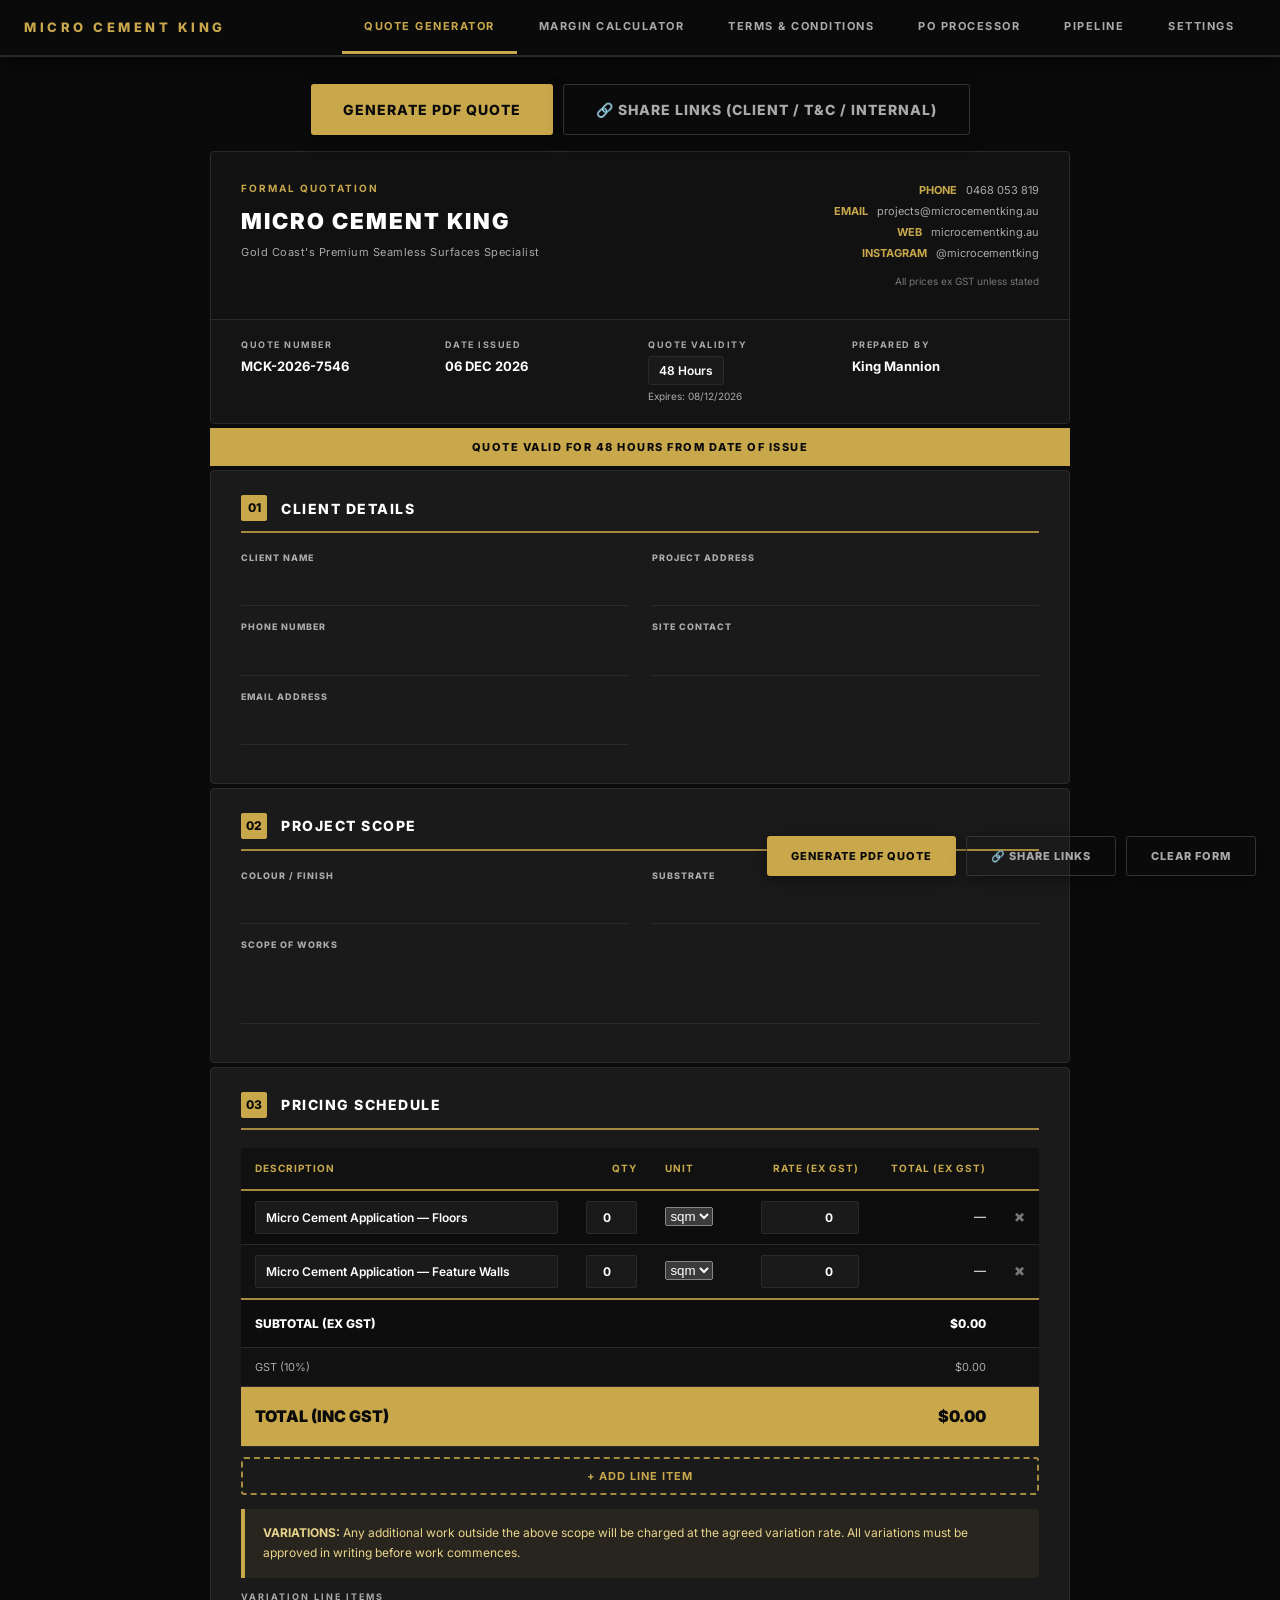
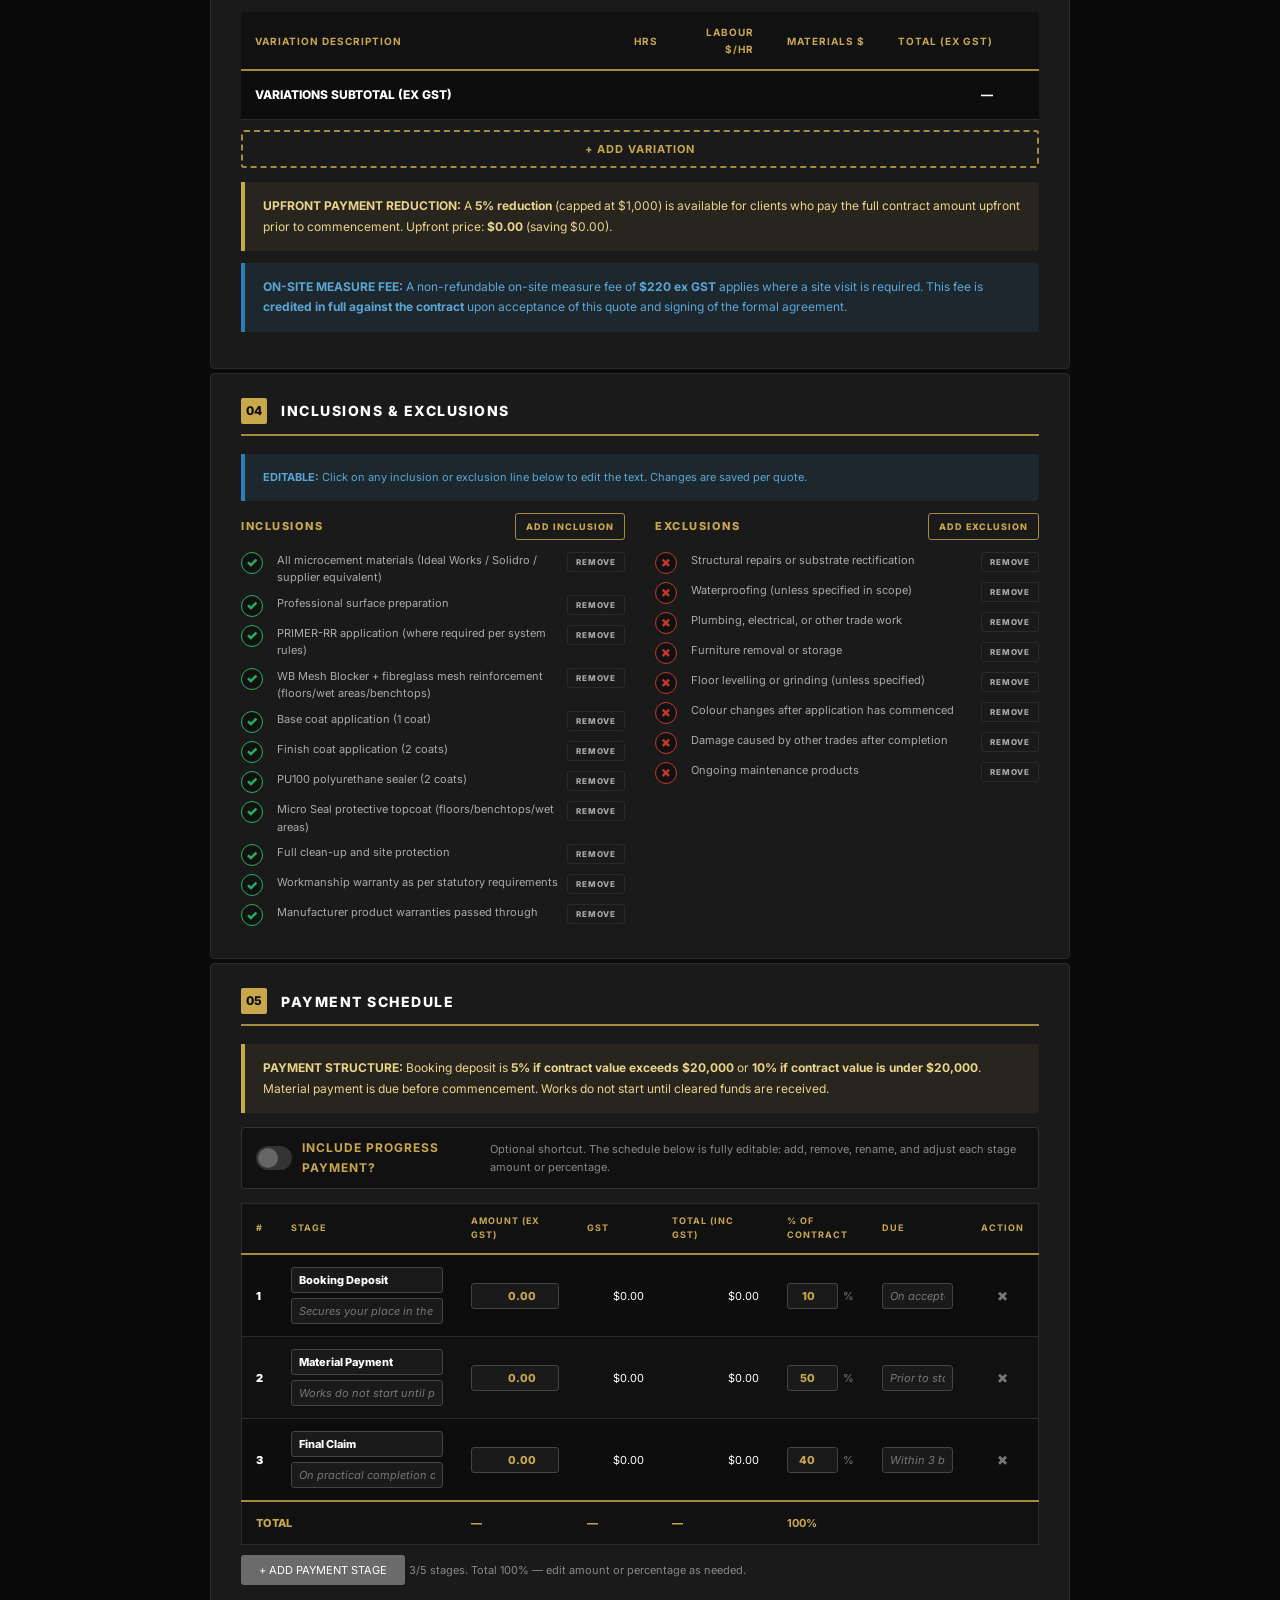
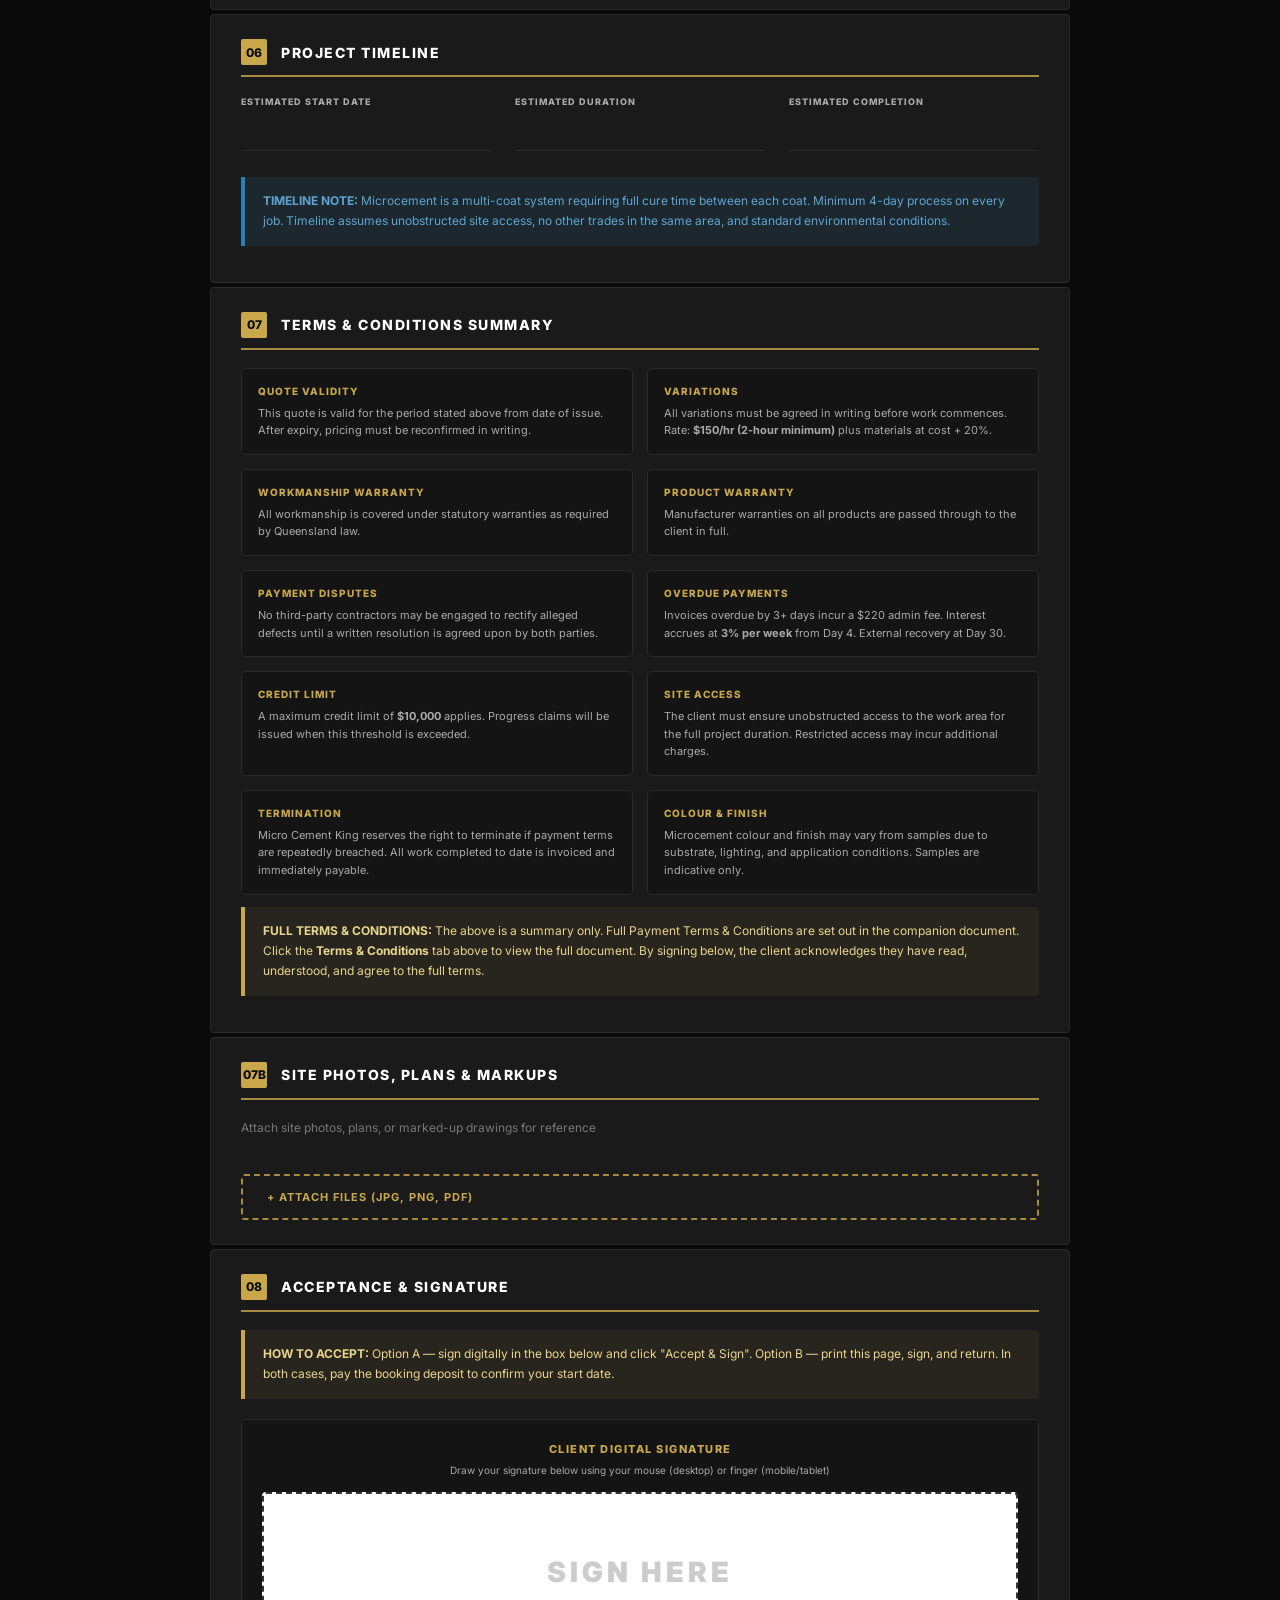
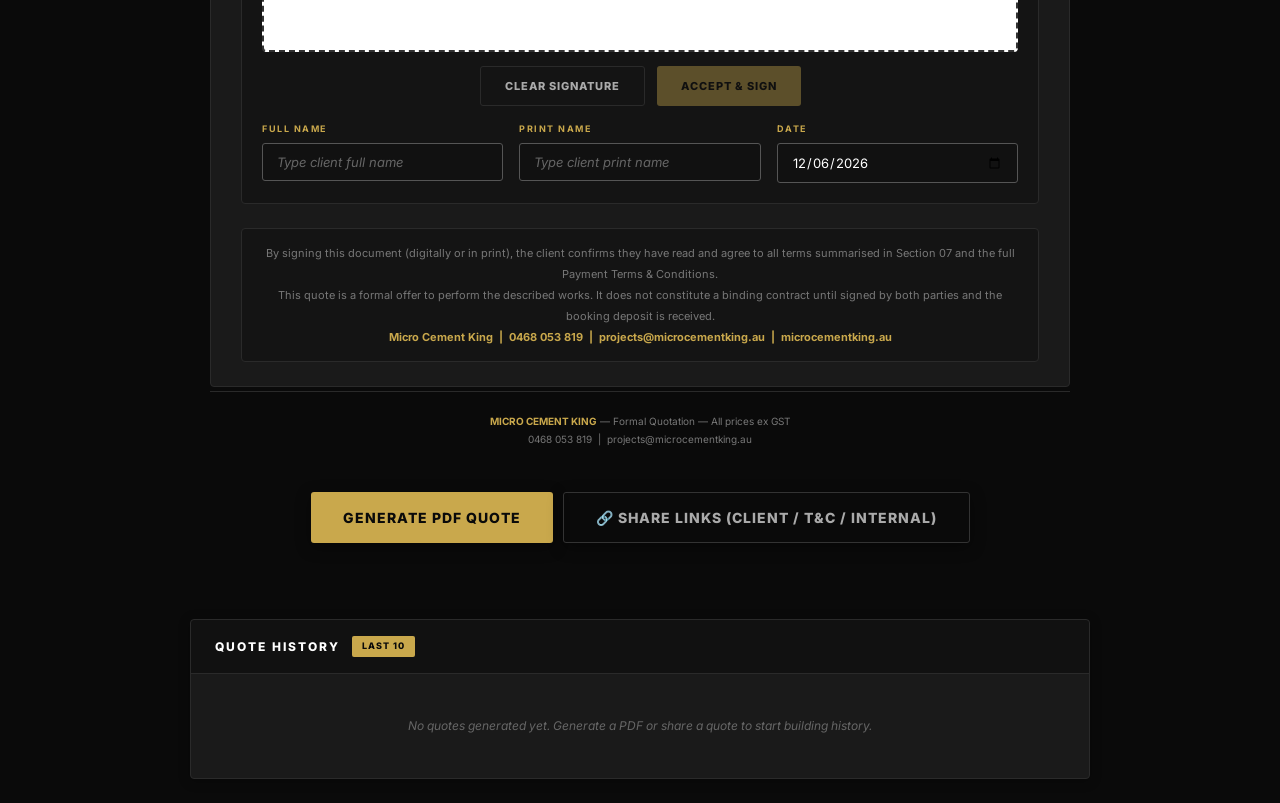
==== commit 0724aad7: "Update all domains: microcementking.au and renderking.au (.com.au is obsolete) - All email addresses" ====
--- a/index.html
+++ b/index.html
@@ -54,8 +54,8 @@
         </div>
         <div class="contact-block">
           <div class="cl"><strong>PHONE</strong> 0468 053 819</div>
-          <div class="cl"><strong>EMAIL</strong> projects@microcementking.com.au</div>
-          <div class="cl"><strong>WEB</strong> microcementking.com.au</div>
+          <div class="cl"><strong>EMAIL</strong> projects@microcementking.au</div>
+          <div class="cl"><strong>WEB</strong> microcementking.au</div>
           <div class="cl"><strong>INSTAGRAM</strong> @microcementking</div>
           <div class="cl" style="margin-top:8px;font-size:10px;color:var(--grey-mid);">All prices ex GST unless stated</div>
         </div>
@@ -365,7 +365,7 @@
         <div style="margin-top:24px;padding:14px 18px;background:var(--panel);border:1px solid var(--border);font-size:11px;color:var(--grey-mid);text-align:center;line-height:1.9;border-radius:4px;">
           By signing this document (digitally or in print), the client confirms they have read and agree to all terms summarised in Section 07 and the full Payment Terms &amp; Conditions.<br>
           This quote is a formal offer to perform the described works. It does not constitute a binding contract until signed by both parties and the booking deposit is received.<br>
-          <strong style="color:var(--gold);">Micro Cement King &nbsp;|&nbsp; 0468 053 819 &nbsp;|&nbsp; projects@microcementking.com.au &nbsp;|&nbsp; microcementking.com.au</strong>
+          <strong style="color:var(--gold);">Micro Cement King &nbsp;|&nbsp; 0468 053 819 &nbsp;|&nbsp; projects@microcementking.au &nbsp;|&nbsp; microcementking.au</strong>
         </div>
       </div>
 
@@ -373,7 +373,7 @@
 
     <div class="doc-footer">
       <div><span class="gold">MICRO CEMENT KING</span> — Formal Quotation — All prices ex GST</div>
-      <div>0468 053 819 &nbsp;|&nbsp; projects@microcementking.com.au</div>
+      <div>0468 053 819 &nbsp;|&nbsp; projects@microcementking.au</div>
     </div>
 
     <!-- BOTTOM ACTION BUTTONS -->
@@ -632,8 +632,8 @@
         </div>
         <div class="contact-block">
           <div class="cl"><strong>PHONE</strong> 0468 053 819</div>
-          <div class="cl"><strong>EMAIL</strong> projects@microcementking.com.au</div>
-          <div class="cl"><strong>WEB</strong> microcementking.com.au</div>
+          <div class="cl"><strong>EMAIL</strong> projects@microcementking.au</div>
+          <div class="cl"><strong>WEB</strong> microcementking.au</div>
         </div>
       </div>
     </div>
@@ -714,7 +714,7 @@
       </div>
 
       <div style="margin-top:24px;padding:14px 18px;background:var(--panel);border:1px solid var(--border);font-size:11px;color:var(--grey-mid);text-align:center;line-height:1.9;border-radius:4px;">
-        <strong style="color:var(--gold);">Micro Cement King &nbsp;|&nbsp; 0468 053 819 &nbsp;|&nbsp; projects@microcementking.com.au &nbsp;|&nbsp; microcementking.com.au</strong><br>
+        <strong style="color:var(--gold);">Micro Cement King &nbsp;|&nbsp; 0468 053 819 &nbsp;|&nbsp; projects@microcementking.au &nbsp;|&nbsp; microcementking.au</strong><br>
         These terms form part of the formal quotation and are binding upon acceptance.
       </div>
     </div><!-- /doc-body -->
@@ -1497,7 +1497,7 @@
 
 ${notes ? 'NOTES: ' + notes : ''}
 
-Micro Cement King | 0468 053 819 | projects@microcementking.com.au`;
+Micro Cement King | 0468 053 819 | projects@microcementking.au`;
 
   // Build PO data object for GitHub save
   const poData = {
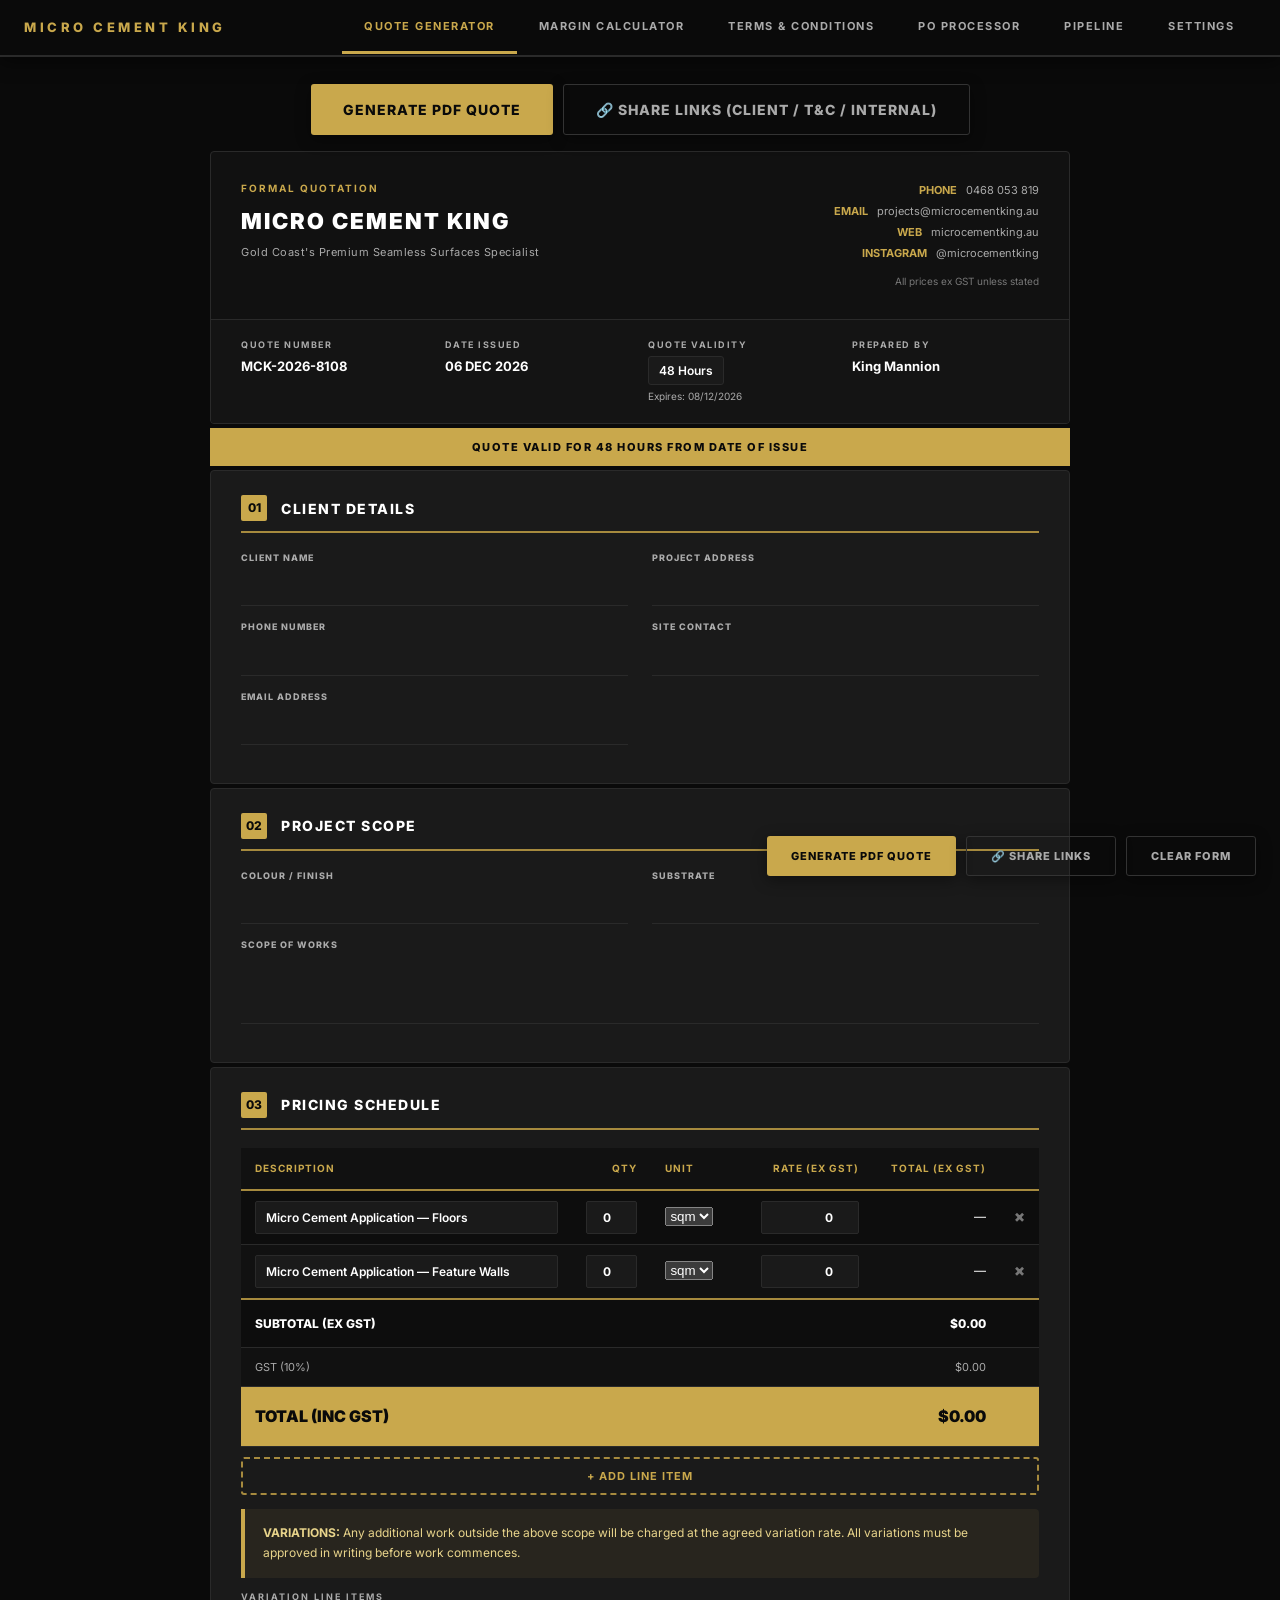
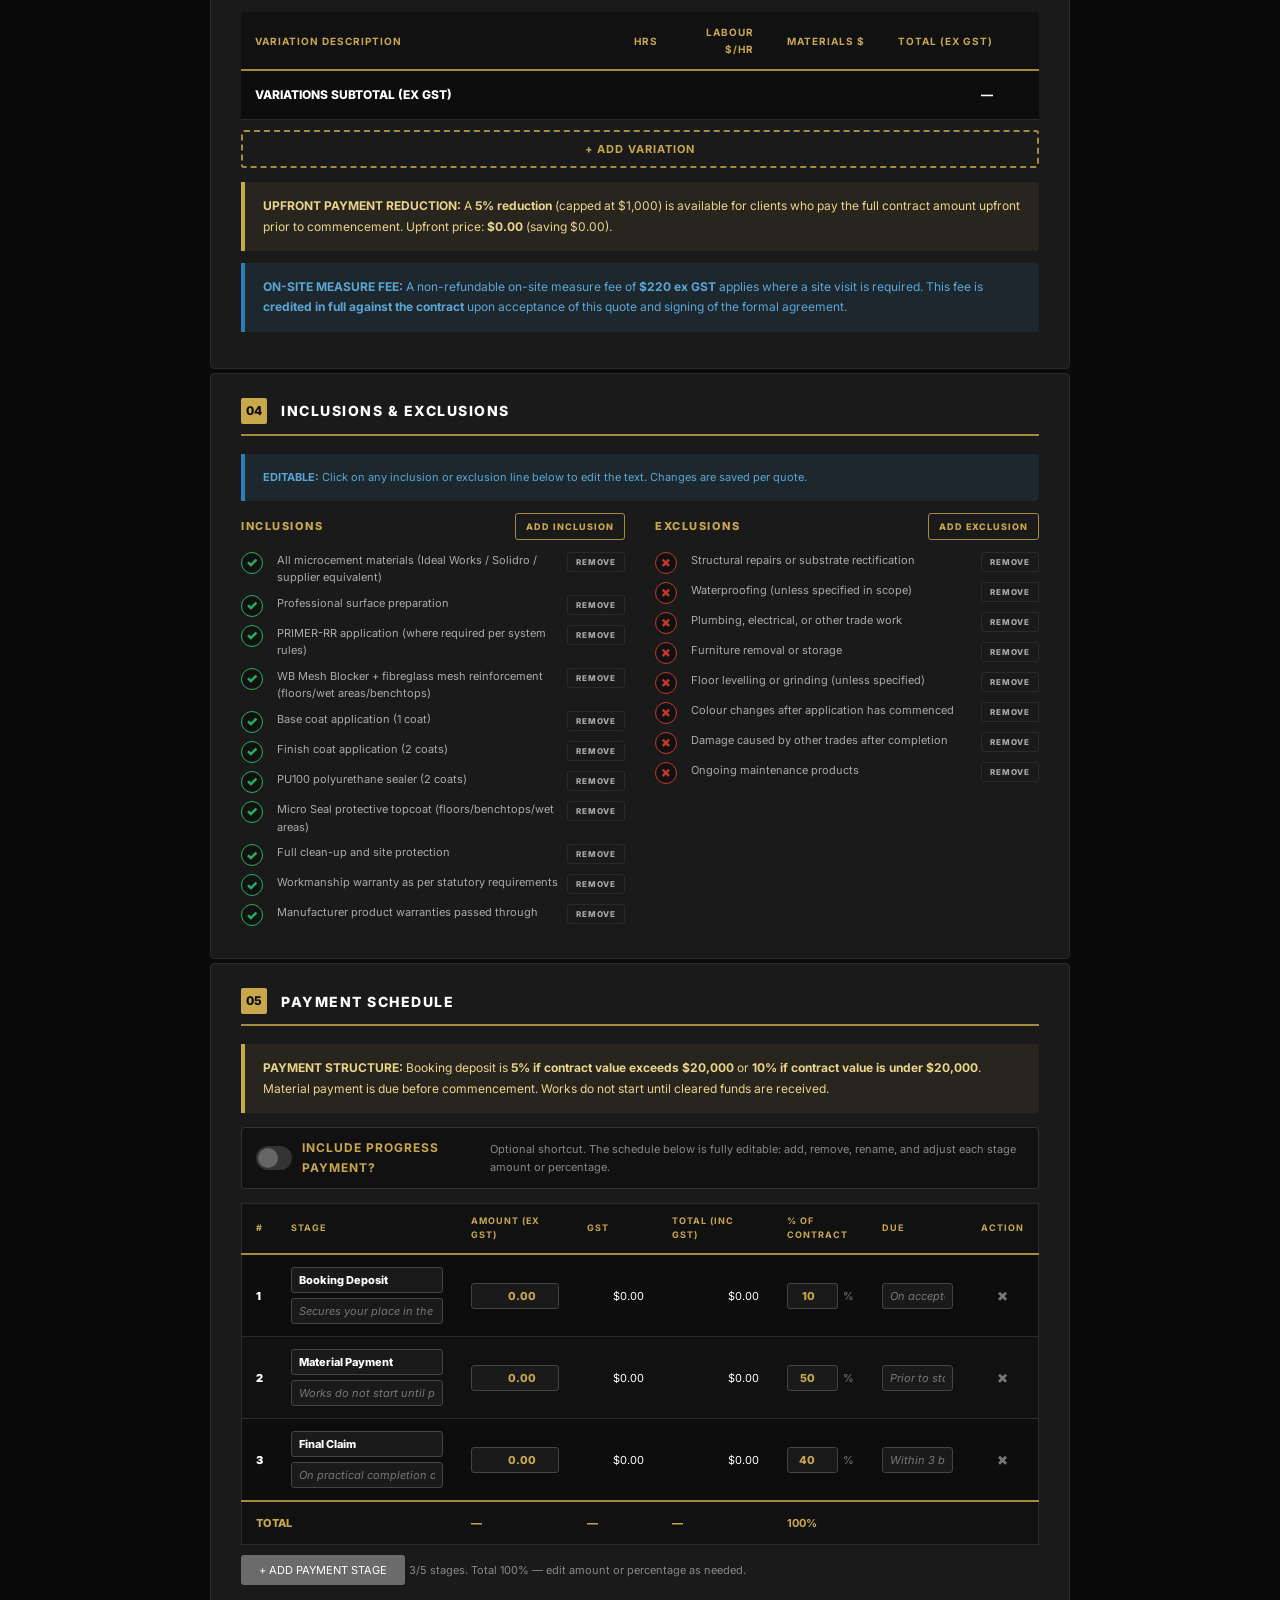
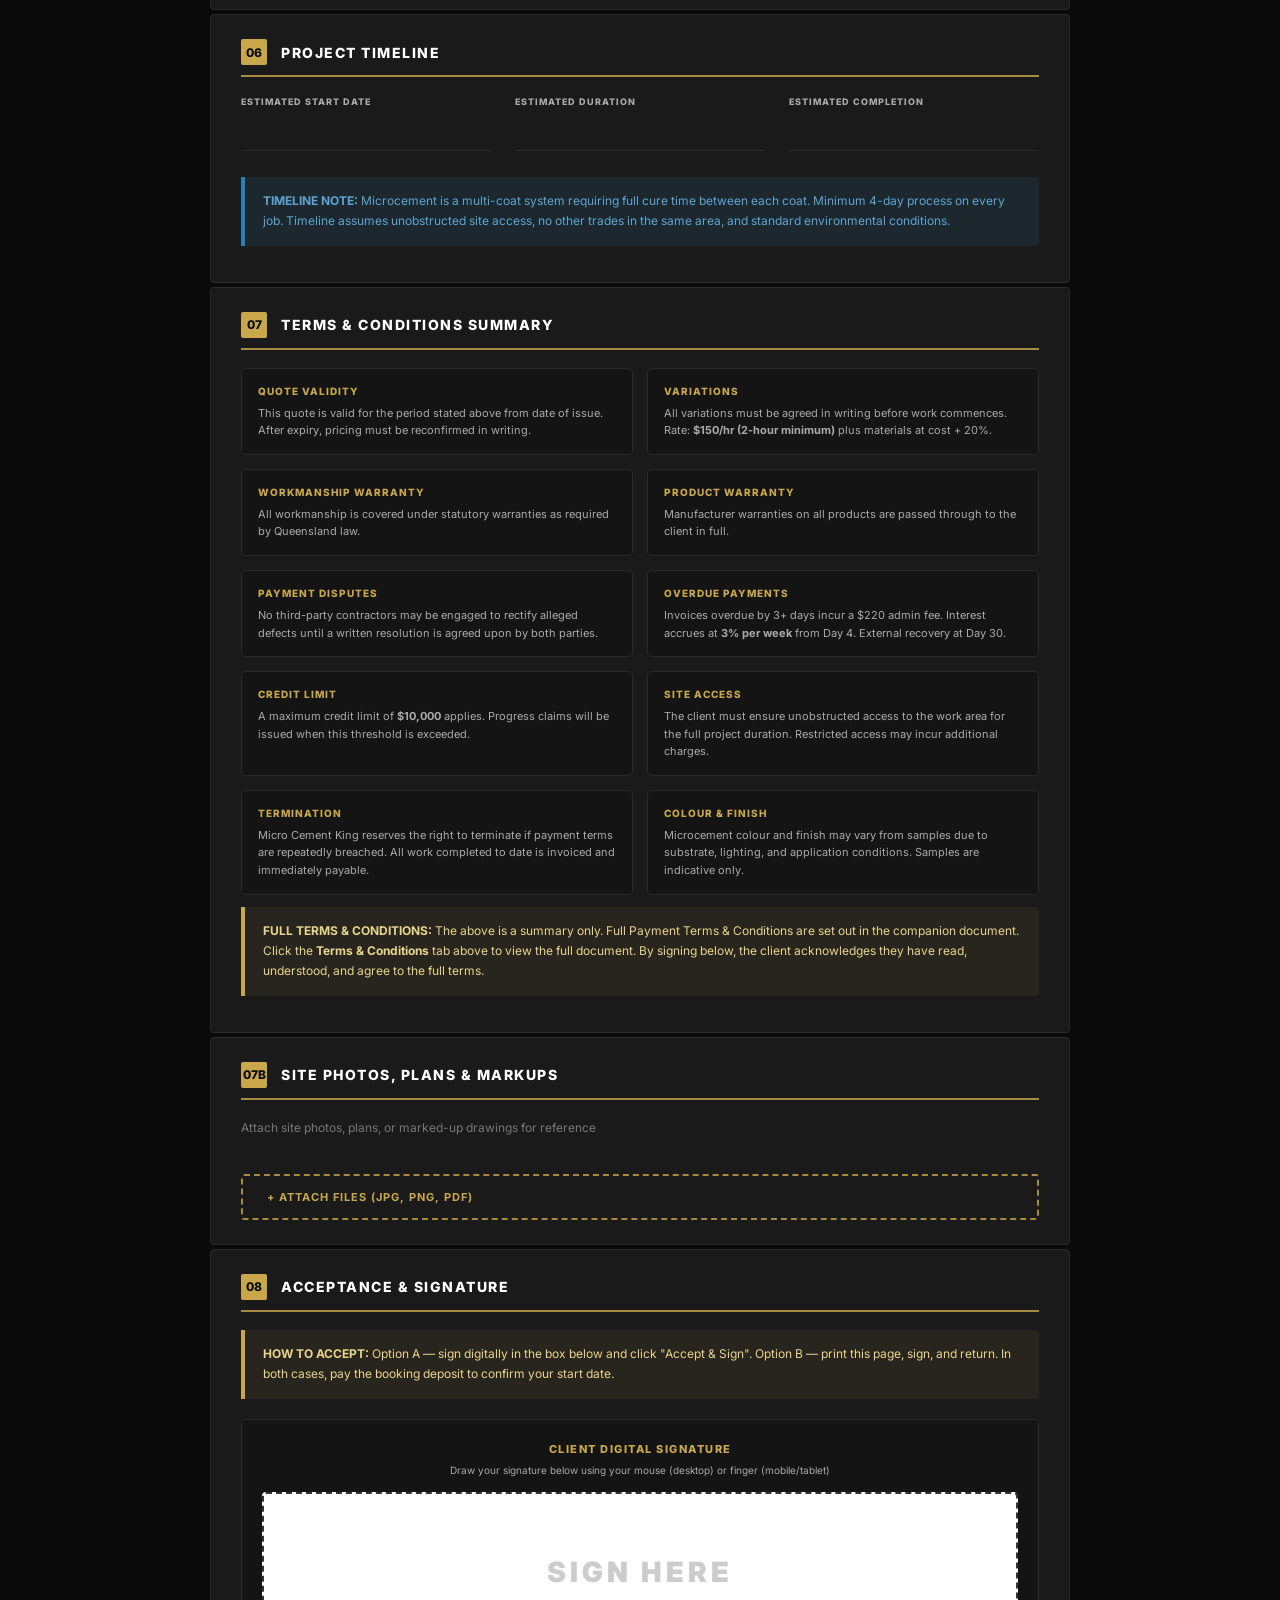
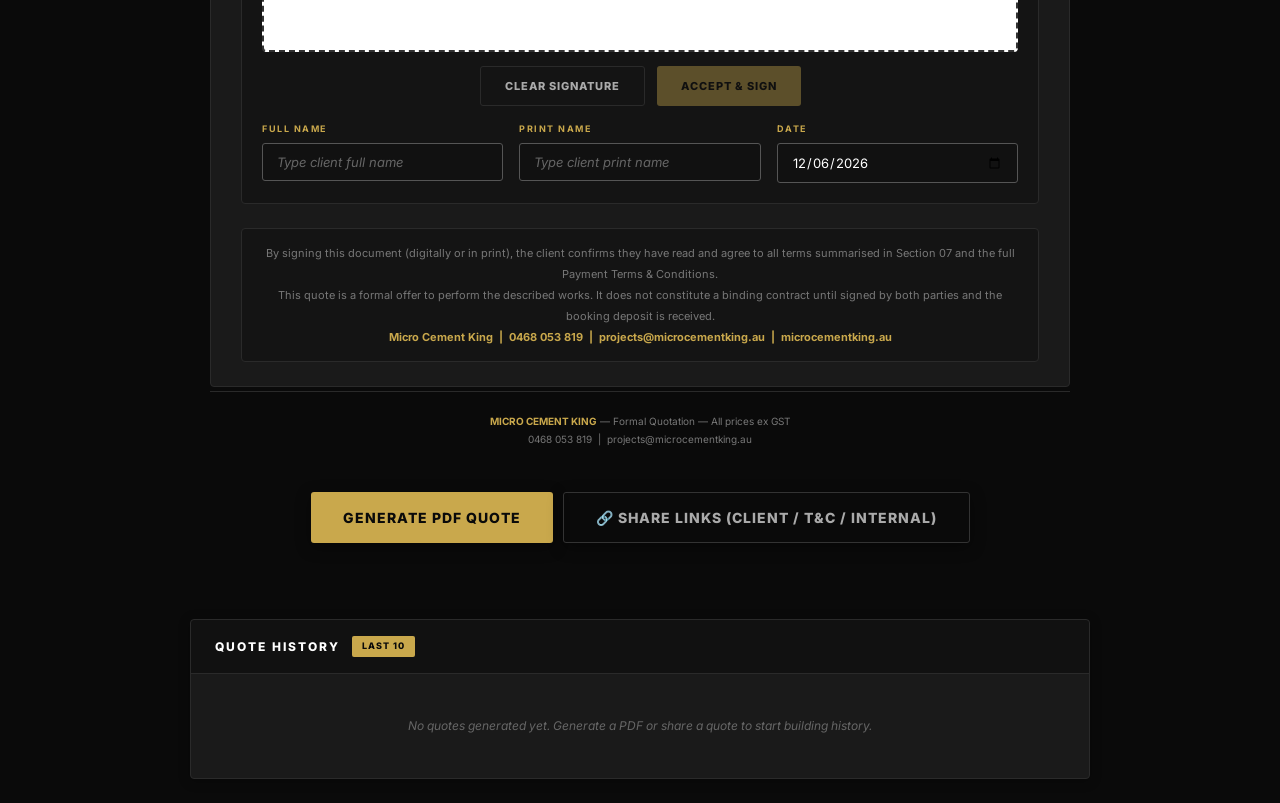
==== commit 6ac16ff8: "Fix: quote viewer loading - add 5s timeout + raw URL fallback, bust cache v3" ====
--- a/index.html
+++ b/index.html
@@ -1137,7 +1137,7 @@
 <script src="settings.js"></script>
 <script src="calculator.js"></script>
 <script src="quote.js"></script>
-<script src="quote-storage.js"></script>
+<script src="quote-storage.js?v=3"></script>
 <script>
 // ── TAB SWITCHING ────────────────────────────────────────
 function switchTab(tabId) {
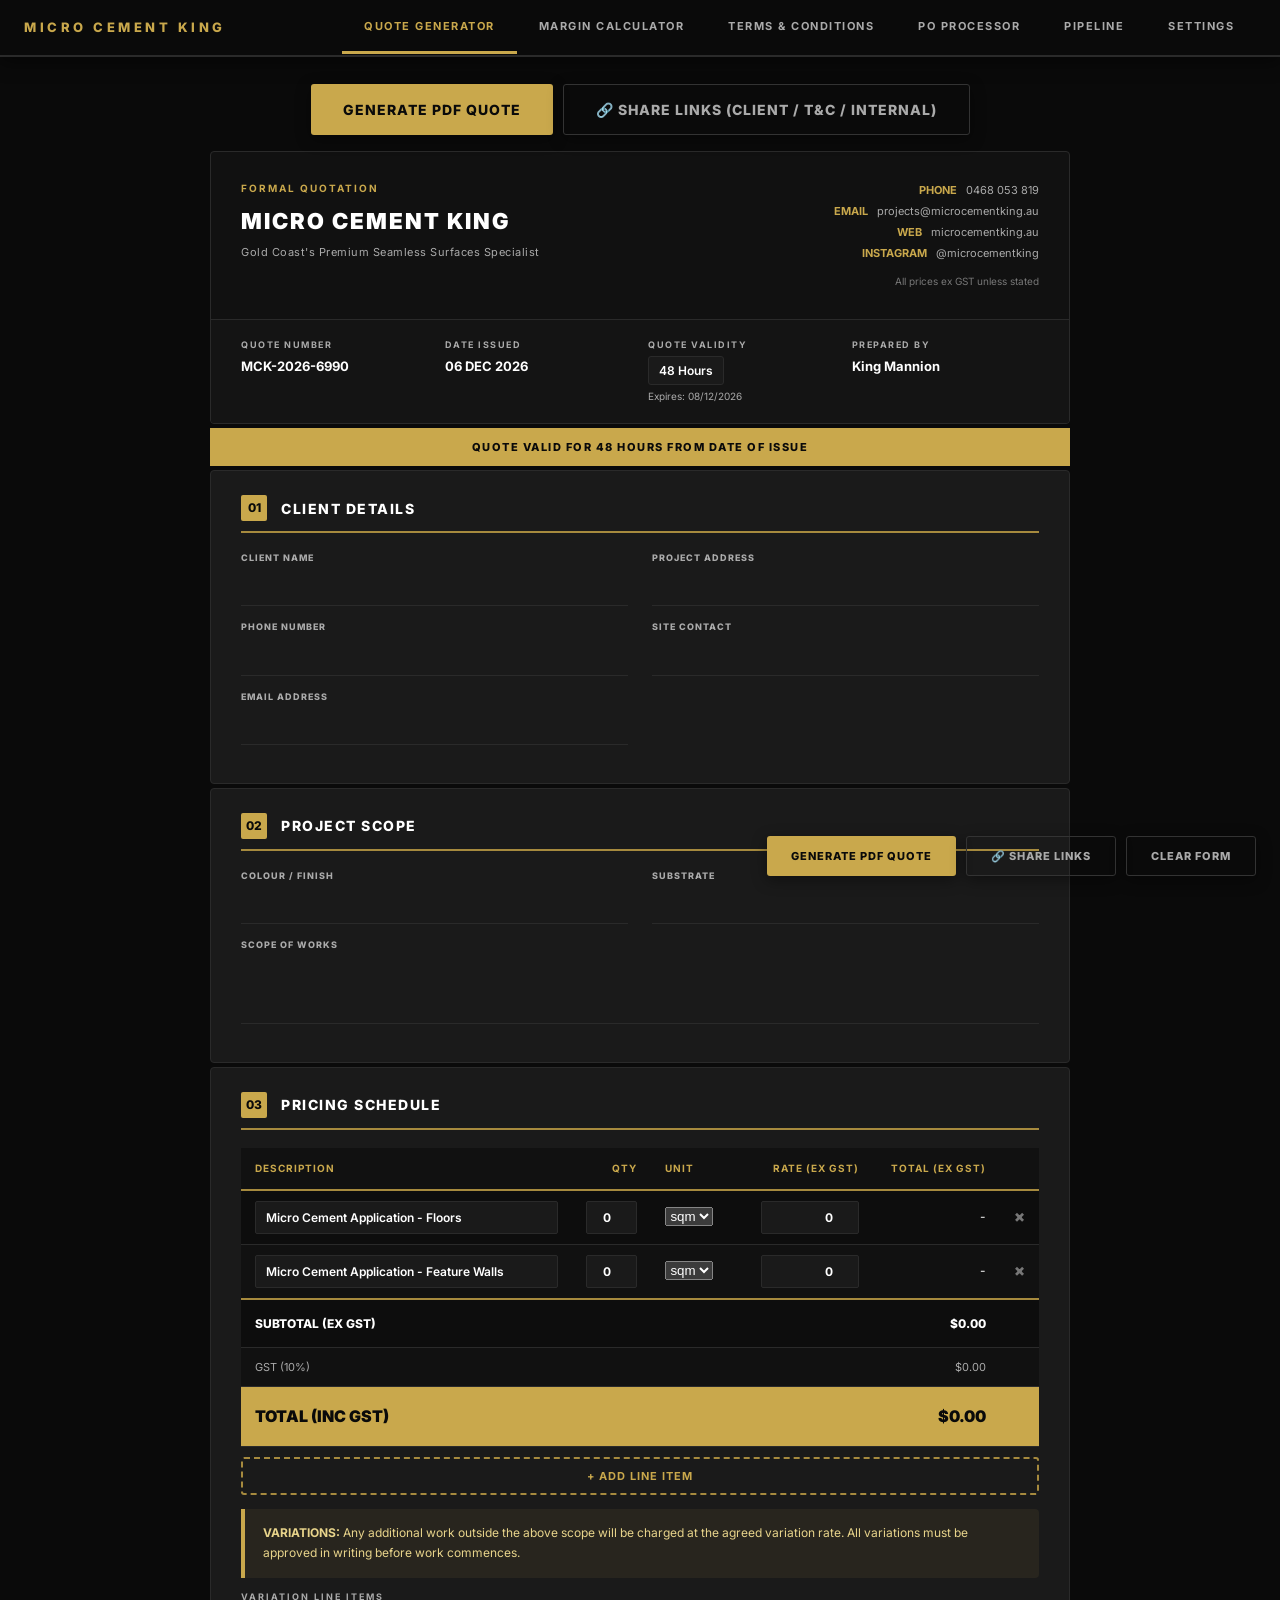
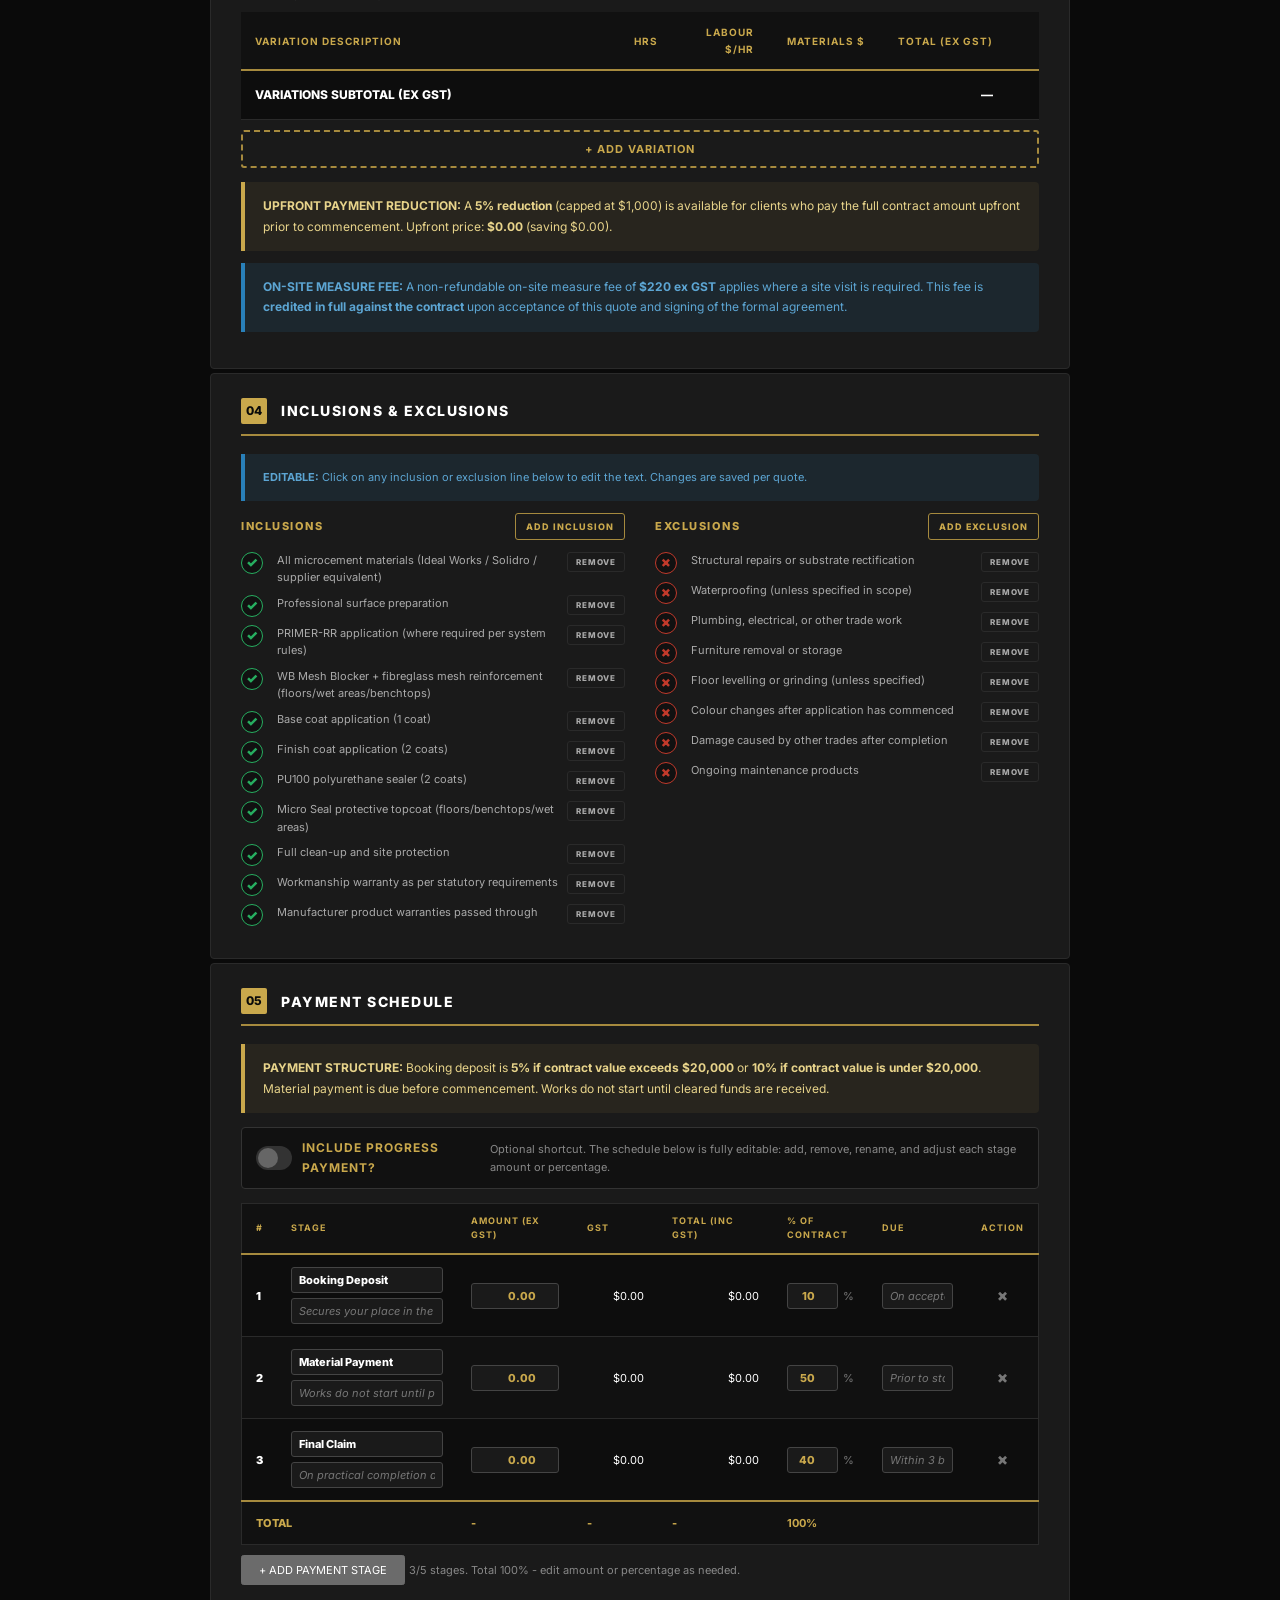
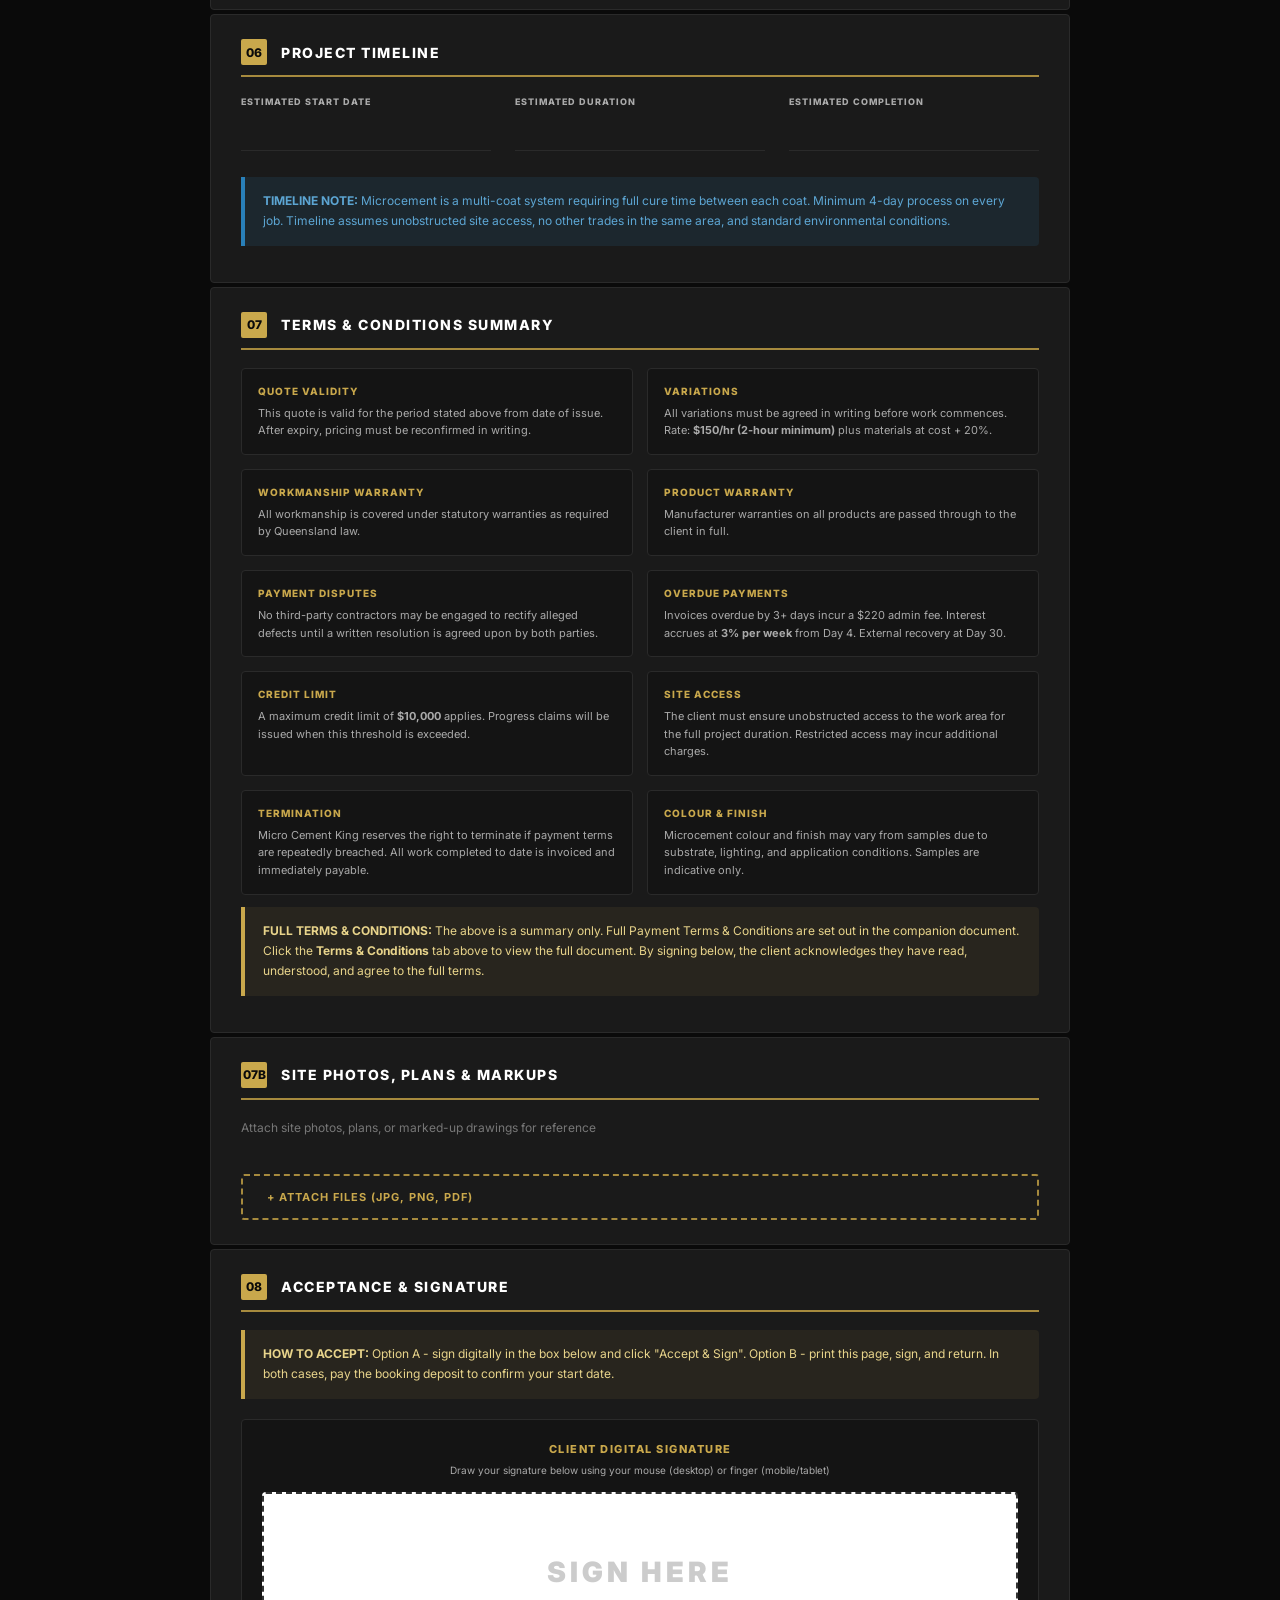
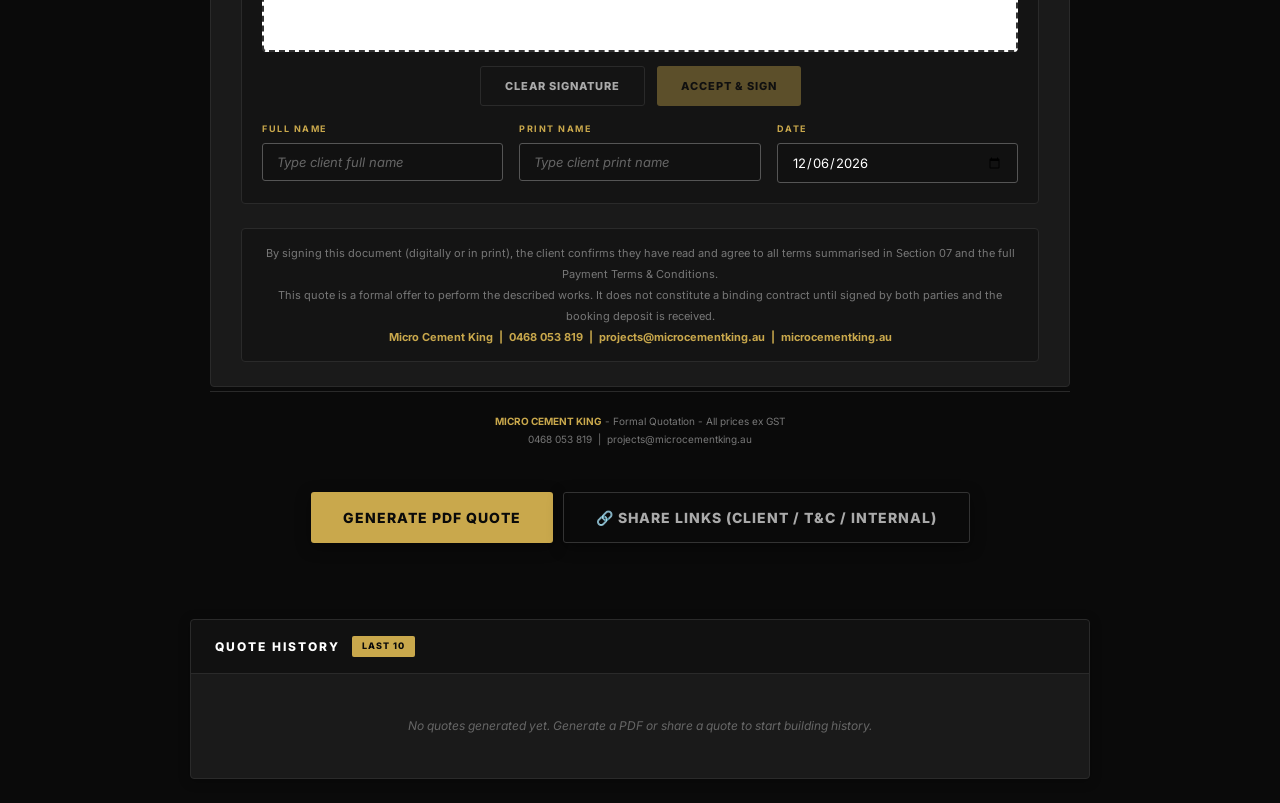
==== commit cfc1c774: "Remove all em dashes from codebase - banned permanently" ====
--- a/index.html
+++ b/index.html
@@ -4,7 +4,7 @@
 <meta charset="UTF-8">
 <meta name="viewport" content="width=device-width, initial-scale=1.0">
 <meta name="color-scheme" content="dark">
-<title>MICRO CEMENT KING — Business Tools</title>
+<title>MICRO CEMENT KING - Business Tools</title>
 <link href="https://fonts.googleapis.com/css2?family=Inter:wght@300;400;500;600;700;800;900&display=swap" rel="stylesheet">
 <link rel="stylesheet" href="styles.css">
 </head>
@@ -35,7 +35,7 @@
 
     <!-- AUTO-POPULATE BANNER -->
     <div id="quote-auto-banner" class="auto-populate-banner" style="display:none;">
-      AUTO-POPULATED FROM AI INTAKE — REVIEW BEFORE SENDING
+      AUTO-POPULATED FROM AI INTAKE - REVIEW BEFORE SENDING
     </div>
 
     <!-- TOP ACTION BUTTONS -->
@@ -92,7 +92,7 @@
 
     <!-- CREDIT LIMIT WARNING -->
     <div id="q-credit-warning" class="credit-warning" style="display:none;">
-      &#9888; WARNING: QUOTE VALUE EXCEEDS $10,000 CREDIT LIMIT — PROGRESS CLAIMS WILL APPLY PER SECTION 3 OF T&amp;C
+      &#9888; WARNING: QUOTE VALUE EXCEEDS $10,000 CREDIT LIMIT - PROGRESS CLAIMS WILL APPLY PER SECTION 3 OF T&amp;C
     </div>
 
     <!-- BODY -->
@@ -161,7 +161,7 @@
 
         <!-- PAY-IN-FULL REDUCTION -->
         <div class="callout callout-gold" style="margin-top:14px;" id="q-upfront-callout">
-          <strong>UPFRONT PAYMENT REDUCTION:</strong> A <strong>5% reduction</strong> (capped at $1,000) is available for clients who pay the full contract amount upfront prior to commencement. Upfront price: <strong id="q-upfront-price">—</strong>
+          <strong>UPFRONT PAYMENT REDUCTION:</strong> A <strong>5% reduction</strong> (capped at $1,000) is available for clients who pay the full contract amount upfront prior to commencement. Upfront price: <strong id="q-upfront-price">-</strong>
         </div>
 
         <div class="callout callout-info" style="margin-top:10px;">
@@ -329,7 +329,7 @@
       <div class="section">
         <div class="section-hd"><div class="sec-num">08</div><h2>ACCEPTANCE &amp; SIGNATURE</h2></div>
         <div class="callout callout-gold" style="margin-bottom:20px;">
-          <strong>HOW TO ACCEPT:</strong> Option A — sign digitally in the box below and click "Accept &amp; Sign". Option B — print this page, sign, and return. In both cases, pay the booking deposit to confirm your start date.
+          <strong>HOW TO ACCEPT:</strong> Option A - sign digitally in the box below and click "Accept &amp; Sign". Option B - print this page, sign, and return. In both cases, pay the booking deposit to confirm your start date.
         </div>
 
         <!-- CLIENT DIGITAL SIGNATURE -->
@@ -372,7 +372,7 @@
     </div><!-- /doc-body -->
 
     <div class="doc-footer">
-      <div><span class="gold">MICRO CEMENT KING</span> — Formal Quotation — All prices ex GST</div>
+      <div><span class="gold">MICRO CEMENT KING</span> - Formal Quotation - All prices ex GST</div>
       <div>0468 053 819 &nbsp;|&nbsp; projects@microcementking.au</div>
     </div>
 
@@ -410,7 +410,7 @@
 
     <!-- AUTO-POPULATE BANNER -->
     <div id="calc-auto-banner" class="auto-populate-banner" style="display:none;">
-      AUTO-POPULATED FROM AI INTAKE — REVIEW BEFORE SENDING
+      AUTO-POPULATED FROM AI INTAKE - REVIEW BEFORE SENDING
     </div>
 
     <!-- SURFACE LINES -->
@@ -432,15 +432,15 @@
         <div class="section-label">CREW SIZE</div>
         <div id="crew-grid" class="crew-grid">
           <div class="crew-option" onclick="selectCrew(this,'solo')" data-key="solo">
-            <div class="crew-label">SOLO — PATTY</div>
+            <div class="crew-label">SOLO - PATTY</div>
             <div class="crew-rate">$65/hr | 15 sqm/day</div>
           </div>
           <div class="crew-option active" onclick="selectCrew(this,'dual')" data-key="dual">
-            <div class="crew-label">DUAL — PATTY + HAYDEN/MICKY</div>
+            <div class="crew-label">DUAL - PATTY + HAYDEN/MICKY</div>
             <div class="crew-rate">$150/hr | 30 sqm/day</div>
           </div>
           <div class="crew-option" onclick="selectCrew(this,'full')" data-key="full">
-            <div class="crew-label">FULL — 3 MAN + LABOURER</div>
+            <div class="crew-label">FULL - 3 MAN + LABOURER</div>
             <div class="crew-rate">$155/hr | 40 sqm/day</div>
           </div>
         </div>
@@ -516,17 +516,17 @@
         <div class="card-header"><h2 id="summary-system-title">JOB COST SUMMARY</h2><span class="badge">INTERNAL ONLY</span></div>
         <div class="card-body">
           <div class="results-grid">
-            <div class="stat-card"><div class="stat-label">TOTAL MATERIAL COST</div><div class="stat-value" id="r-mat-cost">—</div><div class="stat-sub" id="r-mat-sub">Selected system (pooled materials)</div></div>
-            <div class="stat-card"><div class="stat-label">TOTAL LABOUR COST</div><div class="stat-value" id="r-lab-cost">—</div><div class="stat-sub" id="r-lab-sub">—</div></div>
-            <div class="stat-card" style="border-color:var(--gold);"><div class="stat-label">TOTAL JOB COST</div><div class="stat-value gold" id="r-job-cost">—</div><div class="stat-sub" id="r-sqm-cost">—</div></div>
-            <div class="stat-card"><div class="stat-label">TOTAL SQM</div><div class="stat-value" id="r-total-sqm">—</div><div class="stat-sub">All surfaces combined</div></div>
+            <div class="stat-card"><div class="stat-label">TOTAL MATERIAL COST</div><div class="stat-value" id="r-mat-cost">-</div><div class="stat-sub" id="r-mat-sub">Selected system (pooled materials)</div></div>
+            <div class="stat-card"><div class="stat-label">TOTAL LABOUR COST</div><div class="stat-value" id="r-lab-cost">-</div><div class="stat-sub" id="r-lab-sub">-</div></div>
+            <div class="stat-card" style="border-color:var(--gold);"><div class="stat-label">TOTAL JOB COST</div><div class="stat-value gold" id="r-job-cost">-</div><div class="stat-sub" id="r-sqm-cost">-</div></div>
+            <div class="stat-card"><div class="stat-label">TOTAL SQM</div><div class="stat-value" id="r-total-sqm">-</div><div class="stat-sub">All surfaces combined</div></div>
           </div>
         </div>
       </div>
 
       <!-- RECOMMENDED SELL PRICE -->
       <div class="card">
-        <div class="card-header"><h2>MCK RECOMMENDED SELL PRICE</h2><span class="badge">TIERED PRICING — EX GST</span></div>
+        <div class="card-header"><h2>MCK RECOMMENDED SELL PRICE</h2><span class="badge">TIERED PRICING - EX GST</span></div>
         <div class="card-body" id="rec-sell-wrap"></div>
       </div>
 
@@ -548,9 +548,9 @@
         <div class="card-body" id="margin-bands-wrap"></div>
       </div>
 
-      <!-- MATERIAL BREAKDOWN — SINGLE CONSOLIDATED TABLE -->
+      <!-- MATERIAL BREAKDOWN - SINGLE CONSOLIDATED TABLE -->
       <div class="card" id="mat-table-card">
-        <div class="card-header"><h2>MATERIAL BREAKDOWN</h2><span class="badge">POOLED — ALL SYSTEMS</span></div>
+        <div class="card-header"><h2>MATERIAL BREAKDOWN</h2><span class="badge">POOLED - ALL SYSTEMS</span></div>
         <div class="card-body" id="mat-table-wrap"></div>
       </div>
 
@@ -573,27 +573,27 @@
           <div class="compare-grid compare-grid-3">
             <div class="compare-card solidro">
               <div class="compare-title">SOLIDRO</div>
-              <div class="compare-row"><span class="cr-label">Material Cost</span><span class="cr-value" id="cmp-sol-mat">—</span></div>
-              <div class="compare-row"><span class="cr-label">Labour Cost</span><span class="cr-value" id="cmp-sol-lab">—</span></div>
-              <div class="compare-row"><span class="cr-label">Total Job Cost</span><span class="cr-value" id="cmp-sol-total">—</span></div>
-              <div class="compare-row"><span class="cr-label">Sell @ 40%</span><span class="cr-value" id="cmp-sol-40">—</span></div>
-              <div class="compare-row"><span class="cr-label">Sell @ 50%</span><span class="cr-value" id="cmp-sol-50">—</span></div>
+              <div class="compare-row"><span class="cr-label">Material Cost</span><span class="cr-value" id="cmp-sol-mat">-</span></div>
+              <div class="compare-row"><span class="cr-label">Labour Cost</span><span class="cr-value" id="cmp-sol-lab">-</span></div>
+              <div class="compare-row"><span class="cr-label">Total Job Cost</span><span class="cr-value" id="cmp-sol-total">-</span></div>
+              <div class="compare-row"><span class="cr-label">Sell @ 40%</span><span class="cr-value" id="cmp-sol-40">-</span></div>
+              <div class="compare-row"><span class="cr-label">Sell @ 50%</span><span class="cr-value" id="cmp-sol-50">-</span></div>
             </div>
             <div class="compare-card microcement">
               <div class="compare-title">MICRO CEMENT</div>
-              <div class="compare-row"><span class="cr-label">Material Cost</span><span class="cr-value" id="cmp-mc-mat">—</span></div>
-              <div class="compare-row"><span class="cr-label">Labour Cost</span><span class="cr-value" id="cmp-mc-lab">—</span></div>
-              <div class="compare-row"><span class="cr-label">Total Job Cost</span><span class="cr-value" id="cmp-mc-total">—</span></div>
-              <div class="compare-row"><span class="cr-label">Sell @ 40%</span><span class="cr-value" id="cmp-mc-40">—</span></div>
-              <div class="compare-row"><span class="cr-label">Sell @ 50%</span><span class="cr-value" id="cmp-mc-50">—</span></div>
+              <div class="compare-row"><span class="cr-label">Material Cost</span><span class="cr-value" id="cmp-mc-mat">-</span></div>
+              <div class="compare-row"><span class="cr-label">Labour Cost</span><span class="cr-value" id="cmp-mc-lab">-</span></div>
+              <div class="compare-row"><span class="cr-label">Total Job Cost</span><span class="cr-value" id="cmp-mc-total">-</span></div>
+              <div class="compare-row"><span class="cr-label">Sell @ 40%</span><span class="cr-value" id="cmp-mc-40">-</span></div>
+              <div class="compare-row"><span class="cr-label">Sell @ 50%</span><span class="cr-value" id="cmp-mc-50">-</span></div>
             </div>
             <div class="compare-card rusico">
               <div class="compare-title">RUSICO</div>
-              <div class="compare-row"><span class="cr-label">Material Cost</span><span class="cr-value" id="cmp-ru-mat">—</span></div>
-              <div class="compare-row"><span class="cr-label">Labour Cost</span><span class="cr-value" id="cmp-ru-lab">—</span></div>
-              <div class="compare-row"><span class="cr-label">Total Job Cost</span><span class="cr-value" id="cmp-ru-total">—</span></div>
-              <div class="compare-row"><span class="cr-label">Sell @ 40%</span><span class="cr-value" id="cmp-ru-40">—</span></div>
-              <div class="compare-row"><span class="cr-label">Sell @ 50%</span><span class="cr-value" id="cmp-ru-50">—</span></div>
+              <div class="compare-row"><span class="cr-label">Material Cost</span><span class="cr-value" id="cmp-ru-mat">-</span></div>
+              <div class="compare-row"><span class="cr-label">Labour Cost</span><span class="cr-value" id="cmp-ru-lab">-</span></div>
+              <div class="compare-row"><span class="cr-label">Total Job Cost</span><span class="cr-value" id="cmp-ru-total">-</span></div>
+              <div class="compare-row"><span class="cr-label">Sell @ 40%</span><span class="cr-value" id="cmp-ru-40">-</span></div>
+              <div class="compare-row"><span class="cr-label">Sell @ 50%</span><span class="cr-value" id="cmp-ru-50">-</span></div>
             </div>
           </div>
         </div>
@@ -601,7 +601,7 @@
 
       <!-- MARKET SANITY CHECK -->
       <div class="card">
-        <div class="card-header"><h2>MARKET SANITY CHECK — GOLD COAST</h2></div>
+        <div class="card-header"><h2>MARKET SANITY CHECK - GOLD COAST</h2></div>
         <div class="card-body" id="market-check-wrap"></div>
       </div>
 
@@ -654,12 +654,12 @@
 
       <div class="section">
         <div class="section-hd"><div class="sec-num">03</div><h2>PAYMENT TERMS</h2></div>
-        <div class="tc-section"><div class="tc-head">3.1 — Booking Deposit</div><div class="tc-text">A non-refundable booking deposit is required to secure the project start date. Deposit is 5% of contract value for contracts exceeding $20,000, or 10% for contracts under $20,000.</div></div>
-        <div class="tc-section"><div class="tc-head">3.2 — Material Payment</div><div class="tc-text">50% of the remaining contract value (after deposit) is due as a material payment prior to the scheduled start date. Works will not commence until this payment is received as cleared funds.</div></div>
-        <div class="tc-section"><div class="tc-head">3.3 — Final Claim</div><div class="tc-text">The remaining balance is due within 3 business days of practical completion and client sign-off. Practical completion is defined as the point at which the works are substantially complete and fit for intended use.</div></div>
-        <div class="tc-section"><div class="tc-head">3.4 — Progress Claims</div><div class="tc-text">For contracts exceeding the credit limit ($10,000), MCK reserves the right to issue progress claims at reasonable intervals. Progress claims are payable within 3 business days of issue.</div></div>
-        <div class="tc-section"><div class="tc-head">3.5 — Upfront Payment Reduction</div><div class="tc-text">A 5% reduction (capped at $1,000) is available for clients who pay the full contract amount upfront prior to commencement. This reduction is applied to the total contract value (ex GST).</div></div>
-        <div class="tc-section"><div class="tc-head">3.6 — On-Site Measure Fee</div><div class="tc-text">A non-refundable on-site measure fee of $220 (ex GST) applies where a site visit is required prior to quoting. This fee is credited in full against the contract upon acceptance.</div></div>
+        <div class="tc-section"><div class="tc-head">3.1 - Booking Deposit</div><div class="tc-text">A non-refundable booking deposit is required to secure the project start date. Deposit is 5% of contract value for contracts exceeding $20,000, or 10% for contracts under $20,000.</div></div>
+        <div class="tc-section"><div class="tc-head">3.2 - Material Payment</div><div class="tc-text">50% of the remaining contract value (after deposit) is due as a material payment prior to the scheduled start date. Works will not commence until this payment is received as cleared funds.</div></div>
+        <div class="tc-section"><div class="tc-head">3.3 - Final Claim</div><div class="tc-text">The remaining balance is due within 3 business days of practical completion and client sign-off. Practical completion is defined as the point at which the works are substantially complete and fit for intended use.</div></div>
+        <div class="tc-section"><div class="tc-head">3.4 - Progress Claims</div><div class="tc-text">For contracts exceeding the credit limit ($10,000), MCK reserves the right to issue progress claims at reasonable intervals. Progress claims are payable within 3 business days of issue.</div></div>
+        <div class="tc-section"><div class="tc-head">3.5 - Upfront Payment Reduction</div><div class="tc-text">A 5% reduction (capped at $1,000) is available for clients who pay the full contract amount upfront prior to commencement. This reduction is applied to the total contract value (ex GST).</div></div>
+        <div class="tc-section"><div class="tc-head">3.6 - On-Site Measure Fee</div><div class="tc-text">A non-refundable on-site measure fee of $220 (ex GST) applies where a site visit is required prior to quoting. This fee is credited in full against the contract upon acceptance.</div></div>
       </div>
 
       <div class="section">
@@ -758,7 +758,7 @@
           </div>
           <div class="field">
             <div class="field-lbl">JOB REFERENCE</div>
-            <input type="text" id="po-job-ref" class="form-input" placeholder="e.g. MCK-2026-001 — Smith Residence" style="width:100%;padding:10px 14px;background:var(--dark);border:1px solid var(--border);border-radius:3px;color:#fff;font-family:inherit;font-size:13px;">
+            <input type="text" id="po-job-ref" class="form-input" placeholder="e.g. MCK-2026-001 - Smith Residence" style="width:100%;padding:10px 14px;background:var(--dark);border:1px solid var(--border);border-radius:3px;color:#fff;font-family:inherit;font-size:13px;">
           </div>
         </div>
         <div class="g2" style="margin-bottom:16px;">
@@ -937,7 +937,7 @@
 
       <!-- SECTION A: SELL PRICING -->
       <div class="card">
-        <div class="card-header"><h2>SECTION A — SELL PRICING (PER SQM, EX GST)</h2></div>
+        <div class="card-header"><h2>SECTION A - SELL PRICING (PER SQM, EX GST)</h2></div>
         <div class="card-body">
           <div class="settings-grid" style="display:grid;grid-template-columns:repeat(auto-fit,minmax(280px,1fr));gap:20px;">
 
@@ -977,7 +977,7 @@
 
       <!-- SECTION B: LABOUR & CREW -->
       <div class="card">
-        <div class="card-header"><h2>SECTION B — LABOUR, CREW &amp; PRODUCTIVITY</h2></div>
+        <div class="card-header"><h2>SECTION B - LABOUR, CREW &amp; PRODUCTIVITY</h2></div>
         <div class="card-body">
 
           <!-- CREW MEMBERS (DYNAMIC) -->
@@ -1011,7 +1011,7 @@
 
       <!-- SECTION C: MATERIAL COSTS -->
       <div class="card">
-        <div class="card-header"><h2>SECTION C — MATERIAL COSTS</h2></div>
+        <div class="card-header"><h2>SECTION C - MATERIAL COSTS</h2></div>
         <div class="card-body">
           <div class="settings-grid" style="display:grid;grid-template-columns:repeat(auto-fit,minmax(280px,1fr));gap:20px;">
 
@@ -1084,7 +1084,7 @@
 
       <!-- SECTION D: QUOTE DEFAULTS -->
       <div class="card">
-        <div class="card-header"><h2>SECTION D — QUOTE DEFAULTS</h2></div>
+        <div class="card-header"><h2>SECTION D - QUOTE DEFAULTS</h2></div>
         <div class="card-body">
           <div class="settings-grid" style="display:grid;grid-template-columns:repeat(auto-fit,minmax(280px,1fr));gap:20px;">
             <div style="background:var(--dark);border:1px solid var(--border);border-radius:4px;padding:16px;">
@@ -1203,13 +1203,13 @@
   try {
     if (typeof MCK_QUOTE_STORAGE !== 'undefined' && MCK_QUOTE_STORAGE.listQuotes) {
       const listResult = await MCK_QUOTE_STORAGE.listQuotes();
-      // listQuotes returns {success, files} — extract the files array
+      // listQuotes returns {success, files} - extract the files array
       const fileNames = (listResult && listResult.files) ? listResult.files : (Array.isArray(listResult) ? listResult : []);
       const quotes = [];
       for (const id of fileNames) {
         try {
           const result = await MCK_QUOTE_STORAGE.loadQuote(id.replace('.json',''));
-          // loadQuote returns {success, data} — extract data
+          // loadQuote returns {success, data} - extract data
           const q = (result && result.data) ? result.data : (result && result.success === undefined ? result : null);
           if (q) quotes.push(q);
         } catch(e) {}
@@ -1292,9 +1292,9 @@
   tbody.innerHTML = filtered.map(q => {
     const status = deriveQuoteStatus(q);
     const val = parseFloat(q.grandTotal || q.subtotal || 0);
-    const client = q.client?.companyName || q.client?.name || '—';
-    const date = q.dateIssued || (q.createdAt ? new Date(q.createdAt).toLocaleDateString('en-AU') : '—');
-    const qid = q.quoteNumber || q.id || '—';
+    const client = q.client?.companyName || q.client?.name || '-';
+    const date = q.dateIssued || (q.createdAt ? new Date(q.createdAt).toLocaleDateString('en-AU') : '-');
+    const qid = q.quoteNumber || q.id || '-';
     const viewerBase = 'https://mattysdd.github.io/mck-business-tools/quote-viewer.html';
     return `<tr>
       <td style="font-weight:700;color:var(--gold);">${qid}</td>
@@ -1337,7 +1337,7 @@
         const checkResp = await fetch(apiUrl, { headers: { 'Authorization': `token ${GH_TOKEN}` } });
         if (checkResp.ok) { const ex = await checkResp.json(); sha = ex.sha; }
       } catch(e) {}
-      const body = { message: `po: ${poId} — ${poData.supplier || 'Unknown'} — $${(poData.total || 0).toLocaleString()}`, content: contentBase64, branch: BRANCH };
+      const body = { message: `po: ${poId} - ${poData.supplier || 'Unknown'} - $${(poData.total || 0).toLocaleString()}`, content: contentBase64, branch: BRANCH };
       if (sha) body.sha = sha;
       const resp = await fetch(apiUrl, { method: 'PUT', headers: { 'Authorization': `token ${GH_TOKEN}`, 'Content-Type': 'application/json' }, body: JSON.stringify(body) });
       if (!resp.ok) { const err = await resp.json(); return { success: false, error: err.message }; }
@@ -1475,11 +1475,11 @@
   const lineText = poLines.filter(l => l.product).map((l, i) => {
     const lineTotal = Math.ceil((l.qty||0) * (l.unitCost||0));
     total += lineTotal;
-    return `${i+1}. ${l.product} — Qty: ${l.qty} — Unit: $${Math.ceil(l.unitCost)} — Total: $${lineTotal.toLocaleString()}`;
+    return `${i+1}. ${l.product} - Qty: ${l.qty} - Unit: $${Math.ceil(l.unitCost)} - Total: $${lineTotal.toLocaleString()}`;
   }).join('\n');
 
   const gst = Math.ceil(total * 0.1);
-  const text = `MICRO CEMENT KING — PURCHASE ORDER
+  const text = `MICRO CEMENT KING - PURCHASE ORDER
 ═══════════════════════════════════
 PO Number: ${poNum}
 Date: ${date}
@@ -1527,7 +1527,7 @@
   // Show save status
   const statusEl = document.createElement('div');
   statusEl.style.cssText = `background:${ghResult.success ? 'rgba(0,200,100,0.1)' : 'rgba(255,80,80,0.1)'};border:1px solid ${ghResult.success ? 'var(--green-border,#1a4a2a)' : 'var(--red)'};color:${ghResult.success ? 'var(--green,#00c864)' : 'var(--red)'};padding:10px;text-align:center;font-size:12px;font-weight:700;border-radius:4px;margin:10px 0;`;
-  statusEl.textContent = ghResult.success ? `✓ PO ${poNum} SAVED TO GITHUB REPO` : `⚠ GitHub save failed — PO saved locally only (${ghResult.error || 'unknown error'})`;
+  statusEl.textContent = ghResult.success ? `✓ PO ${poNum} SAVED TO GITHUB REPO` : `⚠ GitHub save failed - PO saved locally only (${ghResult.error || 'unknown error'})`;
   const histWrap = document.getElementById('po-history-wrap');
   if (histWrap) histWrap.before(statusEl);
   setTimeout(() => statusEl.remove(), 5000);
@@ -1564,7 +1564,7 @@
     return `${l.product} x${l.qty} = $${lt}`;
   }).join('%0A');
   const body = `Hi,%0A%0APlease find our purchase order below:%0A%0APO: ${poNum}%0AJob: ${jobRef}%0A%0A${lines}%0A%0ATotal ex GST: $${total}%0ATotal inc GST: $${Math.ceil(total*1.1)}%0A%0APlease confirm availability and delivery.%0A%0AKind regards,%0AKing Mannion%0AMicro Cement King`;
-  window.open(`mailto:?subject=Purchase Order ${poNum} — ${supplier}&body=${body}`);
+  window.open(`mailto:?subject=Purchase Order ${poNum} - ${supplier}&body=${body}`);
 }
 
 function savePOToHistory(po) {
@@ -1618,9 +1618,9 @@
     wrap.innerHTML = '<table class="data-table" style="width:100%;"><thead><tr><th>PO #</th><th>DATE</th><th>SUPPLIER</th><th>JOB</th><th class="right">TOTAL</th><th>LINES</th><th>SAVED</th></tr></thead><tbody>' +
       mergedHistory.map(h => `<tr>
         <td style="color:var(--gold);font-weight:700;">${h.poNum}</td>
-        <td>${h.date || '—'}</td>
-        <td>${h.supplier || '—'}</td>
-        <td>${h.jobRef || '—'}</td>
+        <td>${h.date || '-'}</td>
+        <td>${h.supplier || '-'}</td>
+        <td>${h.jobRef || '-'}</td>
         <td class="right">$${(h.total||0).toLocaleString()}</td>
         <td>${h.lines}</td>
         <td style="font-size:10px;color:${h.githubSaved ? 'var(--green,#00c864)' : 'var(--amber,#f5a623)'}">${h.githubSaved ? '✓ GITHUB' : 'LOCAL'}</td>
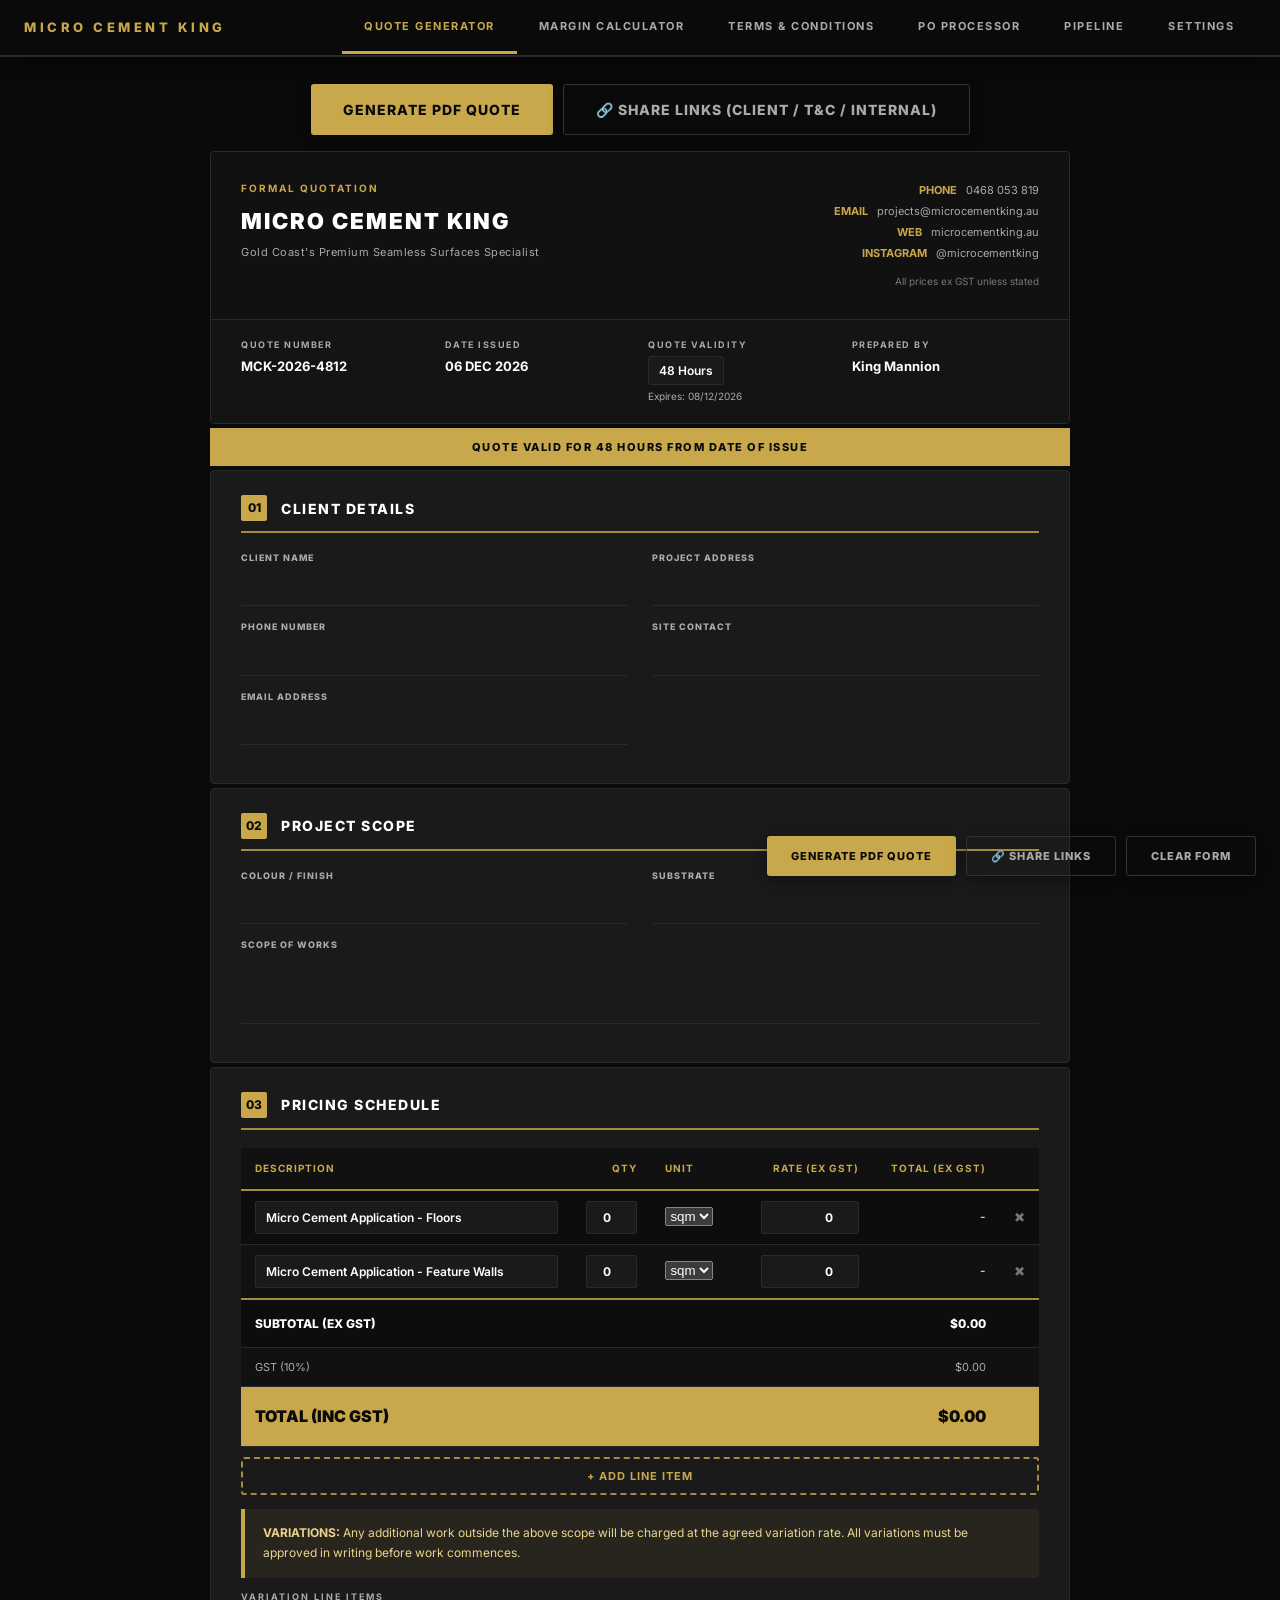
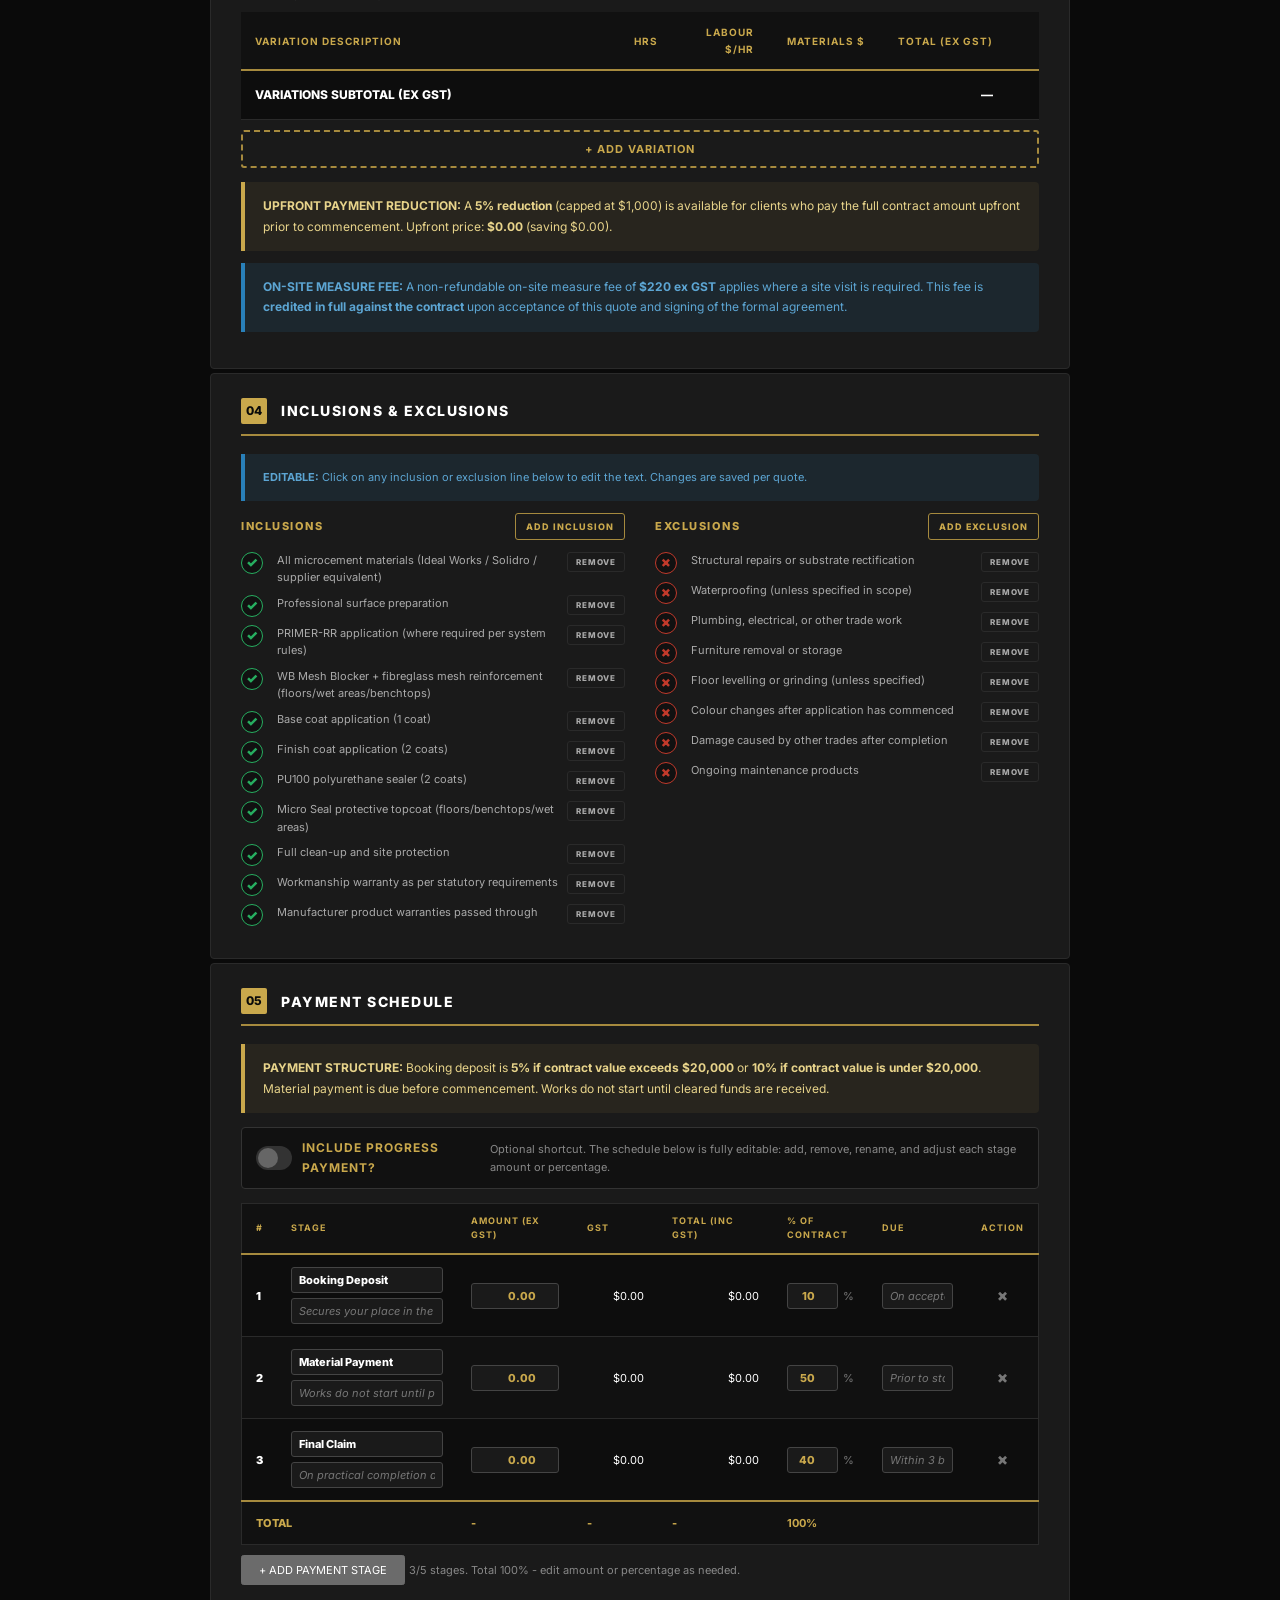
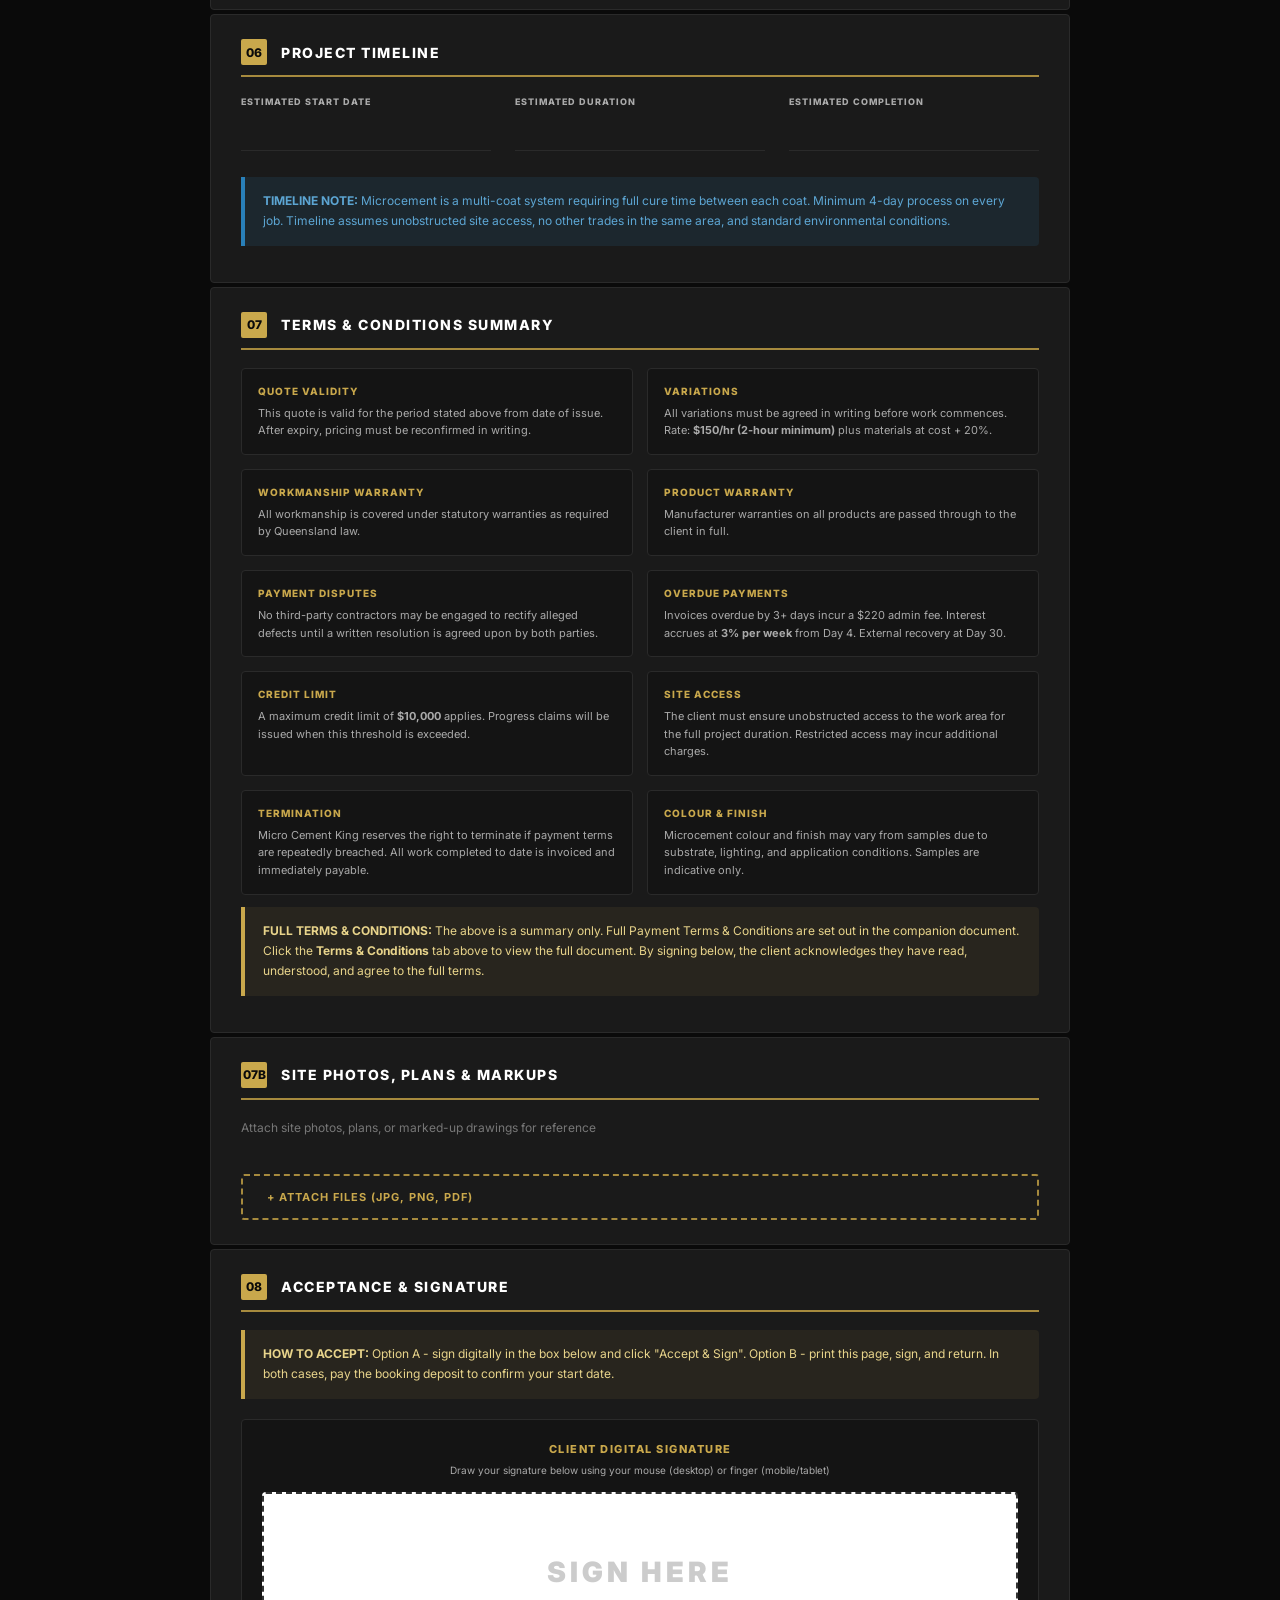
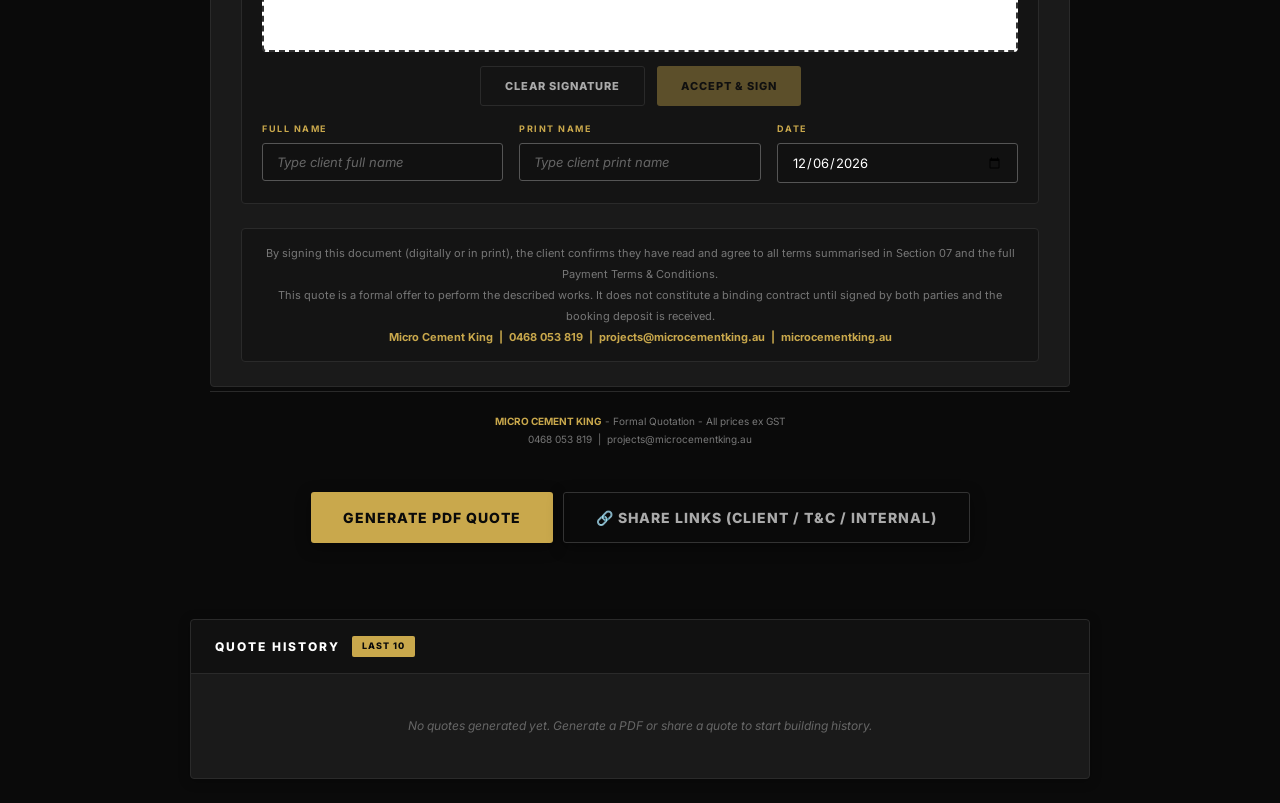
==== commit 739cc67c: "Add Customer ▸ Project ▸ Quotes structure for multiple/repeat quotes Introduces a three-tier groupin" ====
--- a/index.html
+++ b/index.html
@@ -1137,7 +1137,9 @@
 <script src="settings.js"></script>
 <script src="calculator.js"></script>
 <script src="quote.js"></script>
-<script src="quote-storage.js?v=3"></script>
+<script src="quote-storage.js?v=4"></script>
+<script src="customer-storage.js?v=1"></script>
+<script src="job-link.js?v=1"></script>
 <script>
 // ── TAB SWITCHING ────────────────────────────────────────
 function switchTab(tabId) {
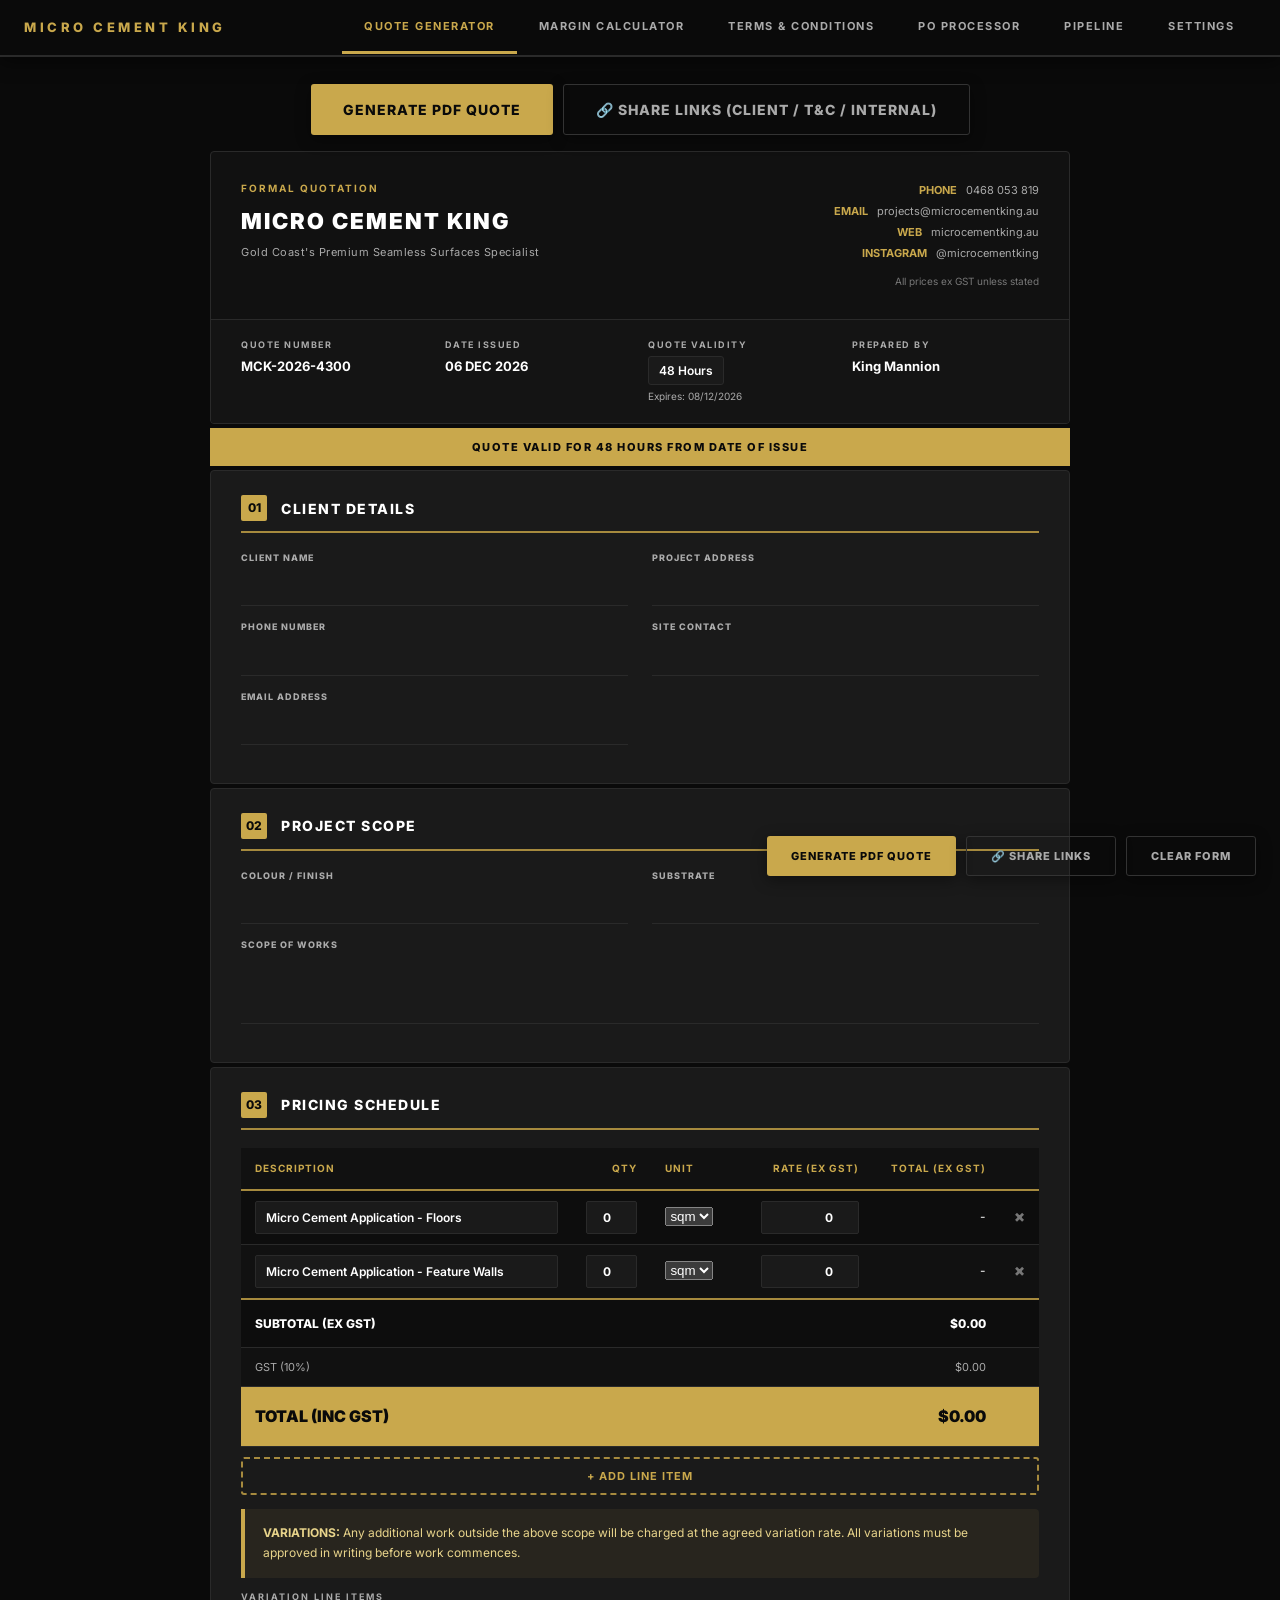
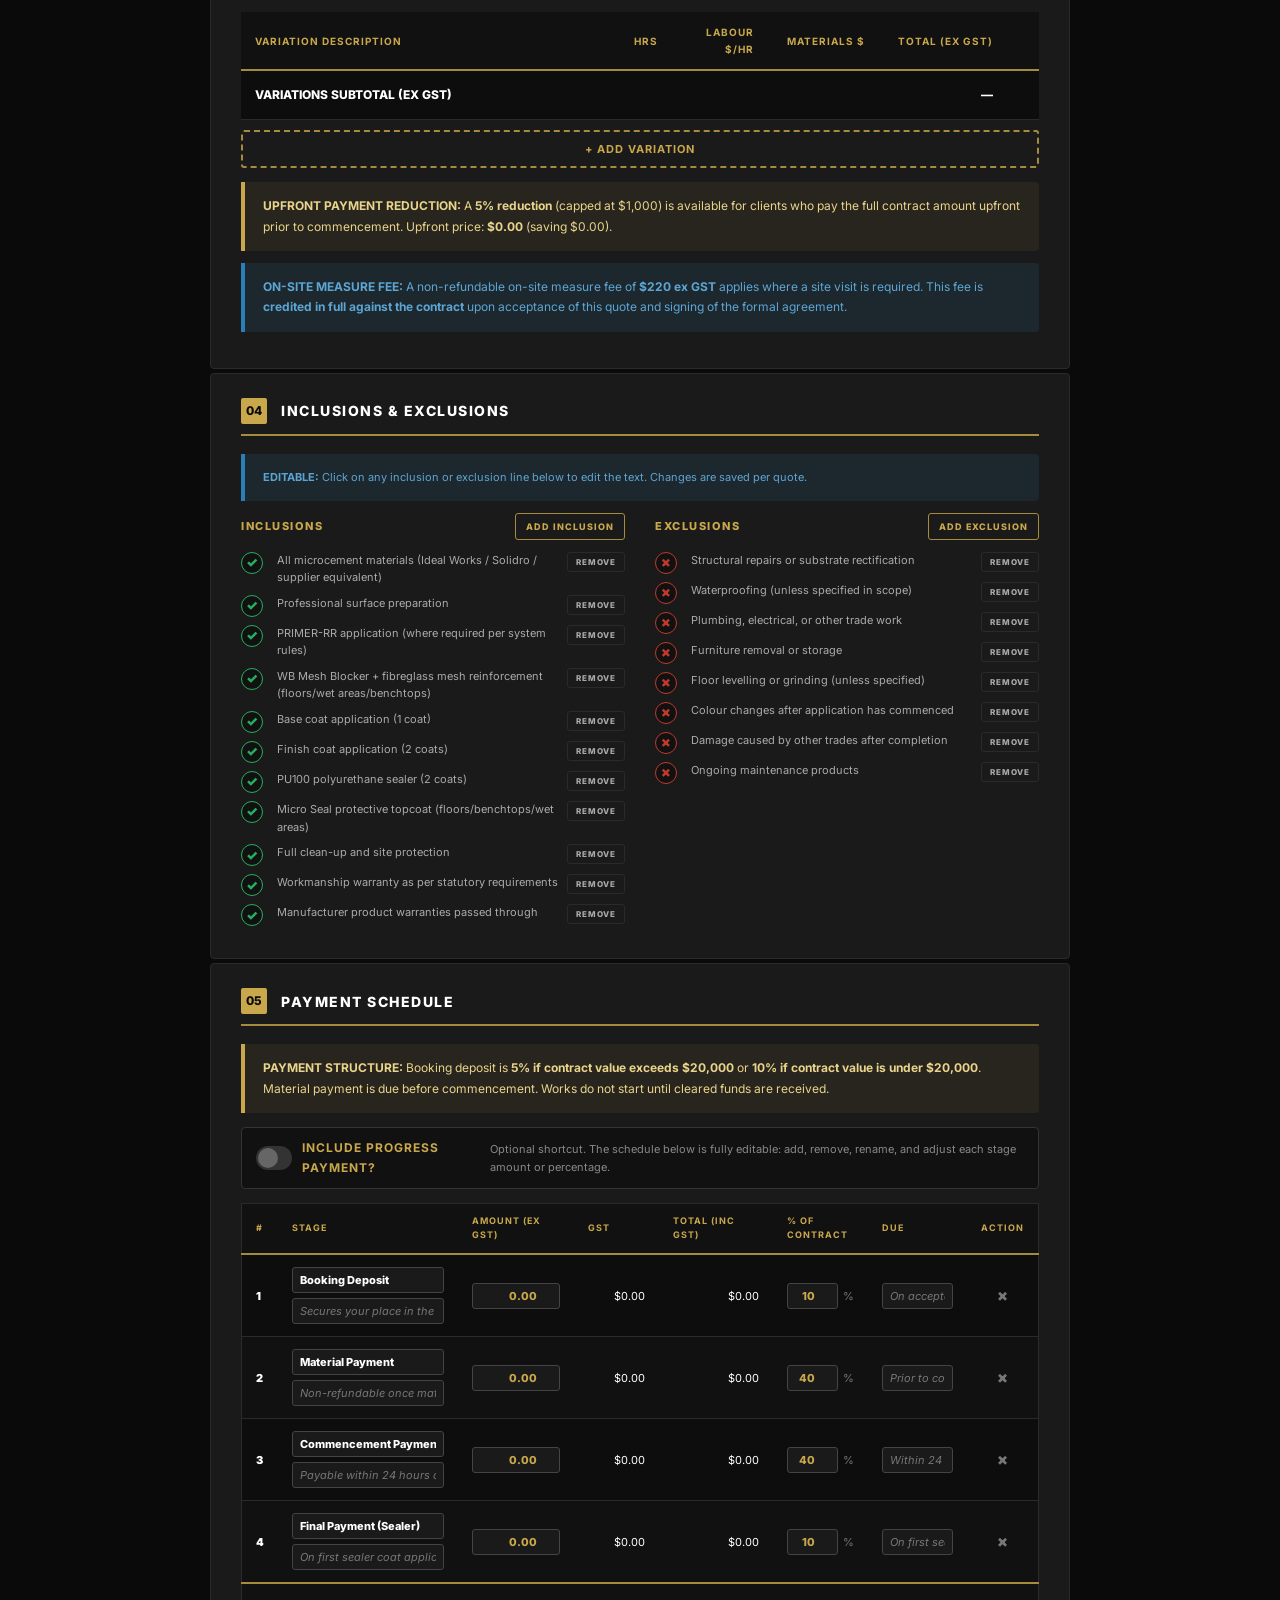
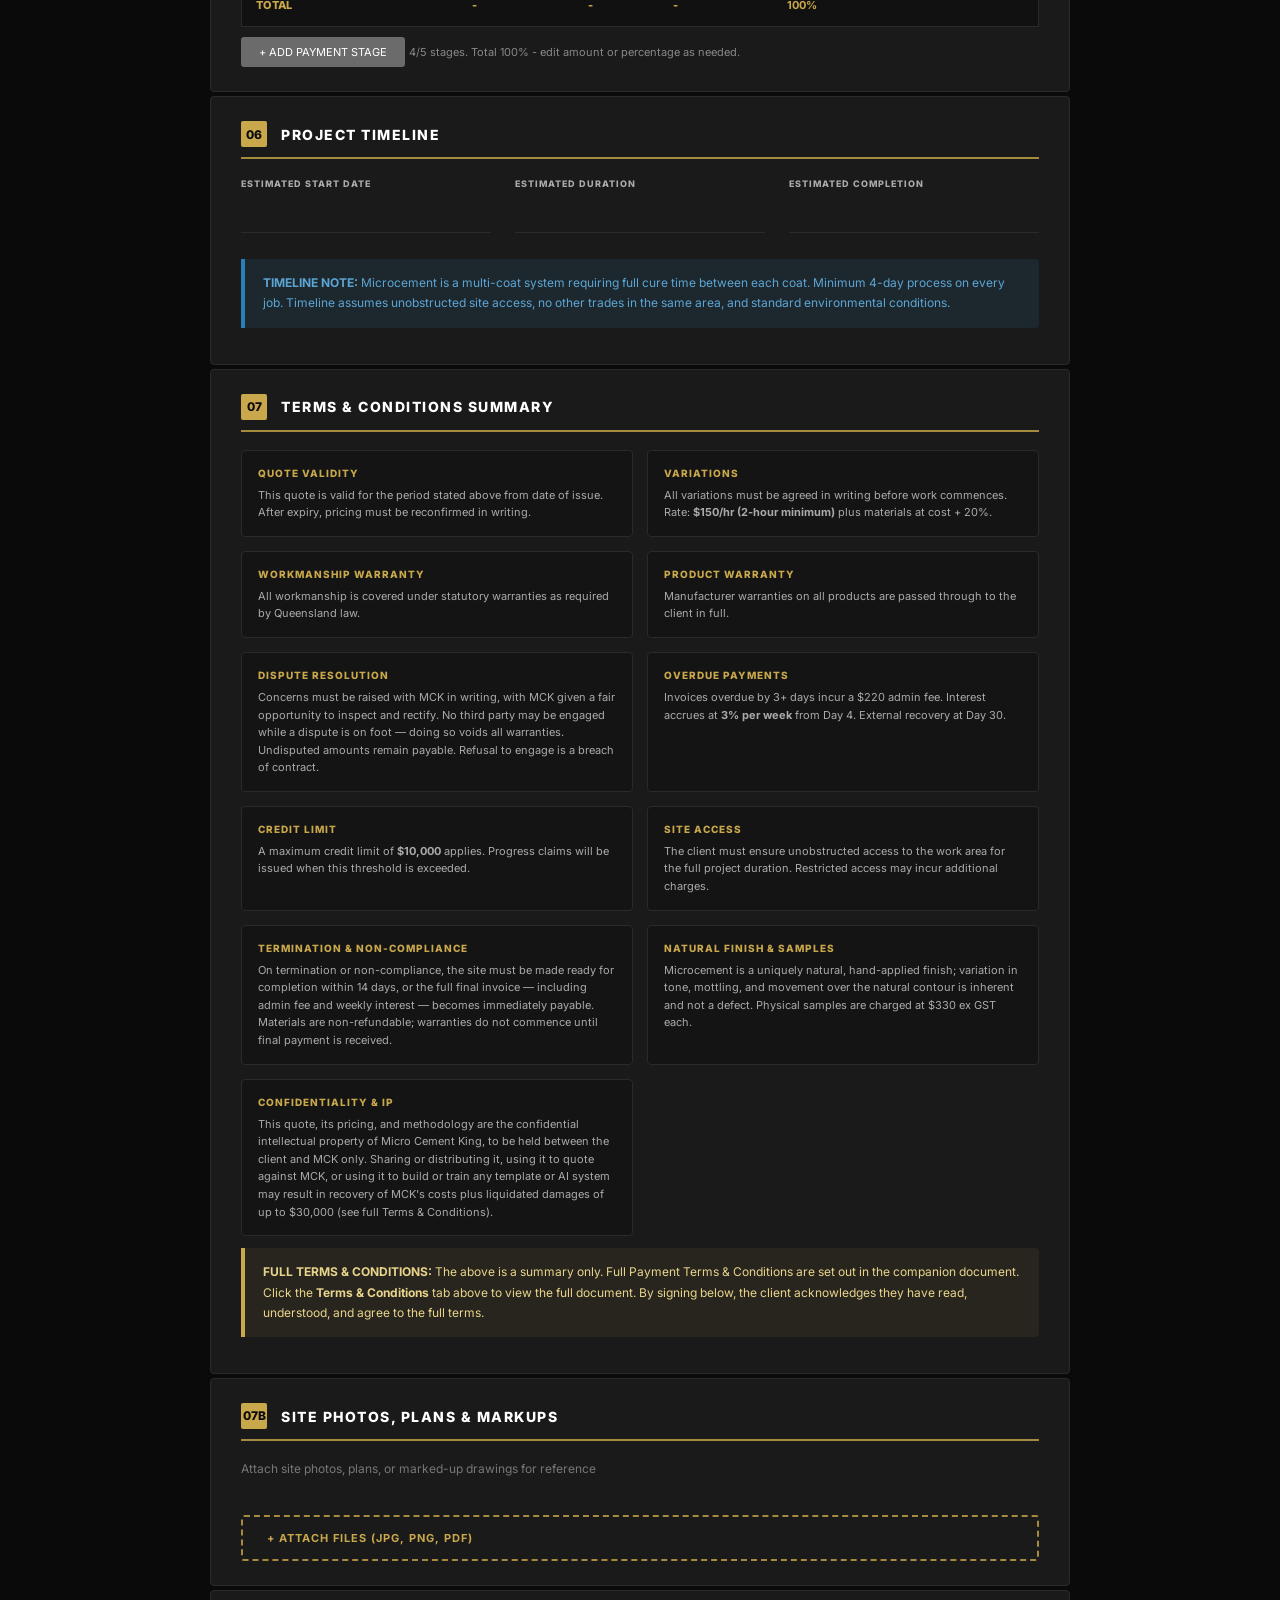
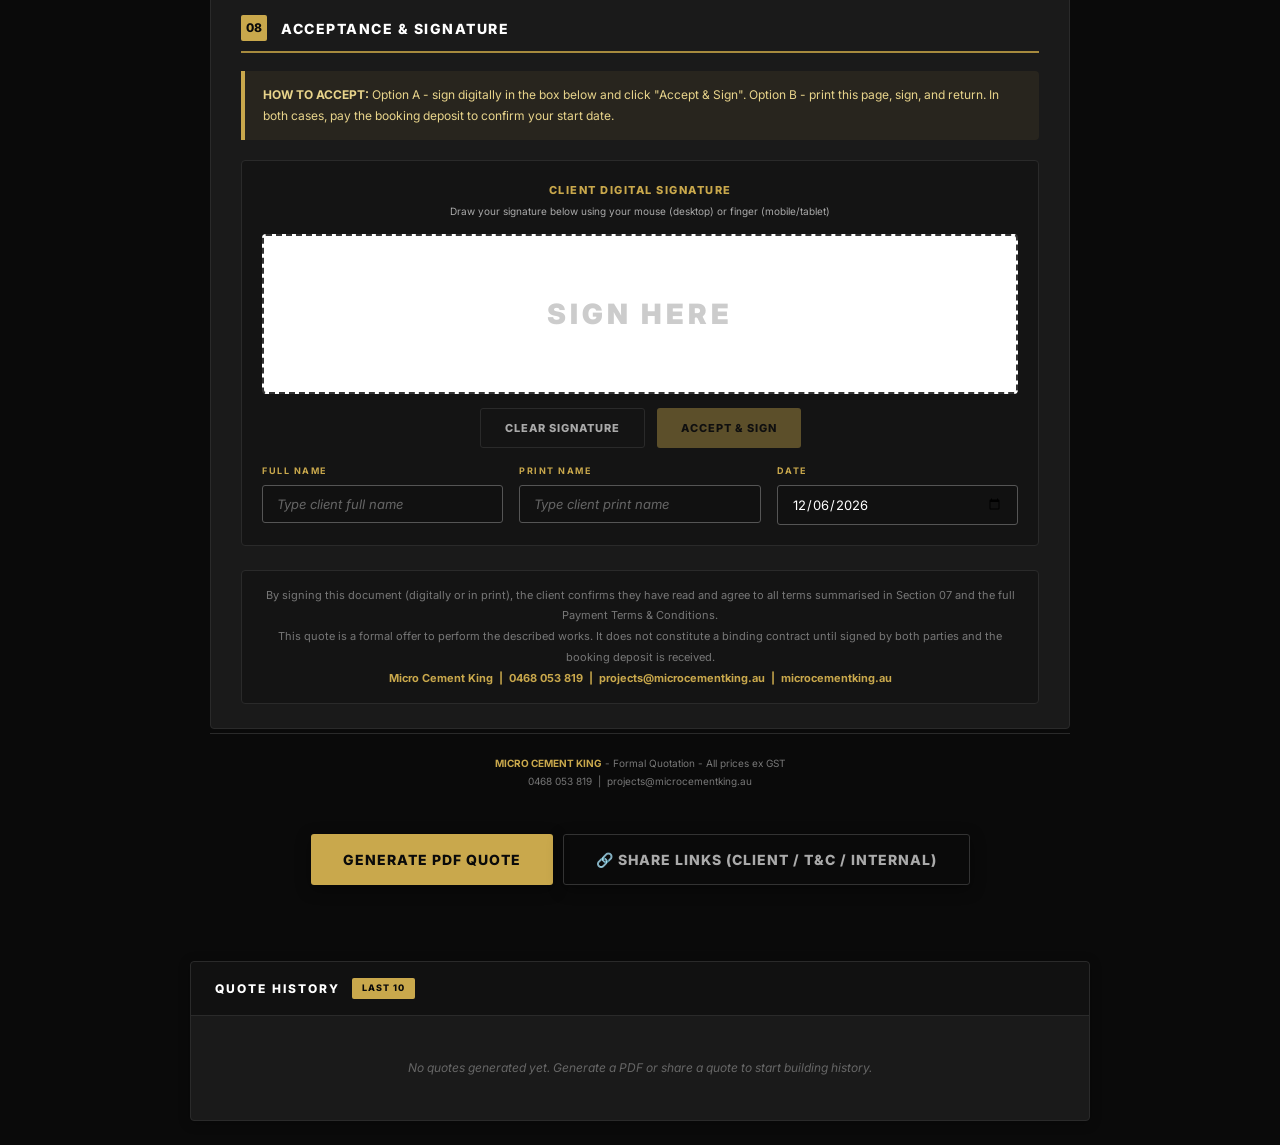
==== commit aecb5c37: "Update payment terms, add confidentiality/IP clause, strengthen dispute & termination Payment terms " ====
--- a/index.html
+++ b/index.html
@@ -249,22 +249,32 @@
             </tr>
             <tr id="q-pay-row-material" class="q-payment-stage-row" data-stage-type="material" data-auto-pct="material">
               <td class="stage-num">2</td>
-              <td><input type="text" class="payment-stage-title" value="Material Payment" oninput="updatePaymentStageData()"><input type="text" class="payment-stage-note" value="Works do not start until paid" oninput="updatePaymentStageData()"></td>
-              <td><input type="number" class="payment-stage-amount" value="0" min="0" step="0.01" oninput="handlePaymentAmountInput(this)"></td>
-              <td class="payment-stage-gst right">$0.00</td>
-              <td class="payment-stage-inc-gst right">$0.00</td>
-              <td><div class="payment-pct-wrap"><input type="number" class="payment-stage-pct" value="50" min="0" max="100" step="0.01" oninput="handlePaymentPctInput(this)"><span>%</span></div></td>
-              <td><input type="text" class="payment-stage-due" value="Prior to start date" oninput="updatePaymentStageData()"></td>
-              <td class="center no-print"><button class="btn-remove-line payment-stage-remove" onclick="removePaymentStage(this)">&times;</button></td>
-            </tr>
-            <tr id="q-pay-row-final" class="q-payment-stage-row" data-stage-type="final" data-auto-pct="final">
-              <td class="stage-num">3</td>
-              <td><input type="text" class="payment-stage-title" value="Final Claim" oninput="updatePaymentStageData()"><input type="text" class="payment-stage-note" value="On practical completion and sign-off" oninput="updatePaymentStageData()"></td>
+              <td><input type="text" class="payment-stage-title" value="Material Payment" oninput="updatePaymentStageData()"><input type="text" class="payment-stage-note" value="Non-refundable once materials are ordered" oninput="updatePaymentStageData()"></td>
               <td><input type="number" class="payment-stage-amount" value="0" min="0" step="0.01" oninput="handlePaymentAmountInput(this)"></td>
               <td class="payment-stage-gst right">$0.00</td>
               <td class="payment-stage-inc-gst right">$0.00</td>
               <td><div class="payment-pct-wrap"><input type="number" class="payment-stage-pct" value="40" min="0" max="100" step="0.01" oninput="handlePaymentPctInput(this)"><span>%</span></div></td>
-              <td><input type="text" class="payment-stage-due" value="Within 3 business days" oninput="updatePaymentStageData()"></td>
+              <td><input type="text" class="payment-stage-due" value="Prior to commencement" oninput="updatePaymentStageData()"></td>
+              <td class="center no-print"><button class="btn-remove-line payment-stage-remove" onclick="removePaymentStage(this)">&times;</button></td>
+            </tr>
+            <tr id="q-pay-row-commencement" class="q-payment-stage-row" data-stage-type="commencement" data-auto-pct="commencement">
+              <td class="stage-num">3</td>
+              <td><input type="text" class="payment-stage-title" value="Commencement Payment" oninput="updatePaymentStageData()"><input type="text" class="payment-stage-note" value="Payable within 24 hours of commencement" oninput="updatePaymentStageData()"></td>
+              <td><input type="number" class="payment-stage-amount" value="0" min="0" step="0.01" oninput="handlePaymentAmountInput(this)"></td>
+              <td class="payment-stage-gst right">$0.00</td>
+              <td class="payment-stage-inc-gst right">$0.00</td>
+              <td><div class="payment-pct-wrap"><input type="number" class="payment-stage-pct" value="40" min="0" max="100" step="0.01" oninput="handlePaymentPctInput(this)"><span>%</span></div></td>
+              <td><input type="text" class="payment-stage-due" value="Within 24 hrs of commencement" oninput="updatePaymentStageData()"></td>
+              <td class="center no-print"><button class="btn-remove-line payment-stage-remove" onclick="removePaymentStage(this)">&times;</button></td>
+            </tr>
+            <tr id="q-pay-row-final" class="q-payment-stage-row" data-stage-type="final" data-auto-pct="final">
+              <td class="stage-num">4</td>
+              <td><input type="text" class="payment-stage-title" value="Final Payment (Sealer)" oninput="updatePaymentStageData()"><input type="text" class="payment-stage-note" value="On first sealer coat application; warranties then commence" oninput="updatePaymentStageData()"></td>
+              <td><input type="number" class="payment-stage-amount" value="0" min="0" step="0.01" oninput="handlePaymentAmountInput(this)"></td>
+              <td class="payment-stage-gst right">$0.00</td>
+              <td class="payment-stage-inc-gst right">$0.00</td>
+              <td><div class="payment-pct-wrap"><input type="number" class="payment-stage-pct" value="10" min="0" max="100" step="0.01" oninput="handlePaymentPctInput(this)"><span>%</span></div></td>
+              <td><input type="text" class="payment-stage-due" value="On first sealer coat" oninput="updatePaymentStageData()"></td>
               <td class="center no-print"><button class="btn-remove-line payment-stage-remove" onclick="removePaymentStage(this)">&times;</button></td>
             </tr>
           </tbody>
@@ -298,12 +308,13 @@
           <div class="tc-item"><div class="tc-head">Variations</div>All variations must be agreed in writing before work commences. Rate: <strong>$150/hr (2-hour minimum)</strong> plus materials at cost + 20%.</div>
           <div class="tc-item"><div class="tc-head">Workmanship Warranty</div>All workmanship is covered under statutory warranties as required by Queensland law.</div>
           <div class="tc-item"><div class="tc-head">Product Warranty</div>Manufacturer warranties on all products are passed through to the client in full.</div>
-          <div class="tc-item"><div class="tc-head">Payment Disputes</div>No third-party contractors may be engaged to rectify alleged defects until a written resolution is agreed upon by both parties.</div>
+          <div class="tc-item"><div class="tc-head">Dispute Resolution</div>Concerns must be raised with MCK in writing, with MCK given a fair opportunity to inspect and rectify. No third party may be engaged while a dispute is on foot — doing so voids all warranties. Undisputed amounts remain payable. Refusal to engage is a breach of contract.</div>
           <div class="tc-item"><div class="tc-head">Overdue Payments</div>Invoices overdue by 3+ days incur a $220 admin fee. Interest accrues at <strong>3% per week</strong> from Day 4. External recovery at Day 30.</div>
           <div class="tc-item"><div class="tc-head">Credit Limit</div>A maximum credit limit of <strong>$10,000</strong> applies. Progress claims will be issued when this threshold is exceeded.</div>
           <div class="tc-item"><div class="tc-head">Site Access</div>The client must ensure unobstructed access to the work area for the full project duration. Restricted access may incur additional charges.</div>
-          <div class="tc-item"><div class="tc-head">Termination</div>Micro Cement King reserves the right to terminate if payment terms are repeatedly breached. All work completed to date is invoiced and immediately payable.</div>
-          <div class="tc-item"><div class="tc-head">Colour &amp; Finish</div>Microcement colour and finish may vary from samples due to substrate, lighting, and application conditions. Samples are indicative only.</div>
+          <div class="tc-item"><div class="tc-head">Termination &amp; Non-Compliance</div>On termination or non-compliance, the site must be made ready for completion within 14 days, or the full final invoice — including admin fee and weekly interest — becomes immediately payable. Materials are non-refundable; warranties do not commence until final payment is received.</div>
+          <div class="tc-item"><div class="tc-head">Natural Finish &amp; Samples</div>Microcement is a uniquely natural, hand-applied finish; variation in tone, mottling, and movement over the natural contour is inherent and not a defect. Physical samples are charged at $330 ex GST each.</div>
+          <div class="tc-item"><div class="tc-head">Confidentiality &amp; IP</div>This quote, its pricing, and methodology are the confidential intellectual property of Micro Cement King, to be held between the client and MCK only. Sharing or distributing it, using it to quote against MCK, or using it to build or train any template or AI system may result in recovery of MCK's costs plus liquidated damages of up to $30,000 (see full Terms &amp; Conditions).</div>
         </div>
         <div class="callout callout-gold" style="margin-top:12px;">
           <strong>FULL TERMS &amp; CONDITIONS:</strong> The above is a summary only. Full Payment Terms &amp; Conditions are set out in the companion document. Click the <strong>Terms &amp; Conditions</strong> tab above to view the full document. By signing below, the client acknowledges they have read, understood, and agree to the full terms.
@@ -654,12 +665,13 @@
 
       <div class="section">
         <div class="section-hd"><div class="sec-num">03</div><h2>PAYMENT TERMS</h2></div>
-        <div class="tc-section"><div class="tc-head">3.1 - Booking Deposit</div><div class="tc-text">A non-refundable booking deposit is required to secure the project start date. Deposit is 5% of contract value for contracts exceeding $20,000, or 10% for contracts under $20,000.</div></div>
-        <div class="tc-section"><div class="tc-head">3.2 - Material Payment</div><div class="tc-text">50% of the remaining contract value (after deposit) is due as a material payment prior to the scheduled start date. Works will not commence until this payment is received as cleared funds.</div></div>
-        <div class="tc-section"><div class="tc-head">3.3 - Final Claim</div><div class="tc-text">The remaining balance is due within 3 business days of practical completion and client sign-off. Practical completion is defined as the point at which the works are substantially complete and fit for intended use.</div></div>
-        <div class="tc-section"><div class="tc-head">3.4 - Progress Claims</div><div class="tc-text">For contracts exceeding the credit limit ($10,000), MCK reserves the right to issue progress claims at reasonable intervals. Progress claims are payable within 3 business days of issue.</div></div>
+        <div class="tc-section"><div class="tc-head">3.1 - Booking Deposit</div><div class="tc-text">A non-refundable booking deposit of 5% to 10% of the contract value is required to secure the project start date (5% for contracts exceeding $20,000, or 10% for contracts of $20,000 or under). The deposit is non-refundable as it secures the client's place in the schedule.</div></div>
+        <div class="tc-section"><div class="tc-head">3.2 - Material Payment</div><div class="tc-text">A material payment of 40% to 45% of the contract value is due prior to the scheduled start date so that materials can be ordered and purchased. Once materials have been ordered or purchased this payment is non-refundable, including if the project is subsequently cancelled, as the materials are procured specifically for the client. Works will not commence until this payment is received as cleared funds.</div></div>
+        <div class="tc-section"><div class="tc-head">3.3 - Commencement Payment</div><div class="tc-text">A commencement payment of 40% of the contract value is due and payable within 24 hours of works commencing on site.</div></div>
+        <div class="tc-section"><div class="tc-head">3.4 - Final Payment &amp; Sealer</div><div class="tc-text">The final 10% of the contract value is due upon application of the first sealer coat. The final application of sealer is completed only after the final 10% has been received as cleared funds. Upon receipt of the final payment and application of the final sealer coat, all workmanship warranties and manufacturer guarantees commence.</div></div>
         <div class="tc-section"><div class="tc-head">3.5 - Upfront Payment Reduction</div><div class="tc-text">A 5% reduction (capped at $1,000) is available for clients who pay the full contract amount upfront prior to commencement. This reduction is applied to the total contract value (ex GST).</div></div>
         <div class="tc-section"><div class="tc-head">3.6 - On-Site Measure Fee</div><div class="tc-text">A non-refundable on-site measure fee of $220 (ex GST) applies where a site visit is required prior to quoting. This fee is credited in full against the contract upon acceptance.</div></div>
+        <div class="tc-section"><div class="tc-head">3.7 - Samples</div><div class="tc-text">Microcement is a uniquely natural finish. Where physical samples are requested, they are charged at $330 (ex GST) per sample. Sample fees are non-refundable and are not credited against the contract.</div></div>
       </div>
 
       <div class="section">
@@ -686,8 +698,11 @@
 
       <div class="section">
         <div class="section-hd"><div class="sec-num">07</div><h2>DISPUTE RESOLUTION</h2></div>
-        <div class="tc-section"><div class="tc-head">7.1</div><div class="tc-text">No third-party contractors may be engaged to rectify alleged defects until a written resolution is agreed upon by both parties. Engaging third parties without prior written consent voids all warranties.</div></div>
-        <div class="tc-section"><div class="tc-head">7.2</div><div class="tc-text">Any disputes shall first be addressed through direct negotiation. If unresolved within 14 days, the matter may be referred to mediation in accordance with Queensland law.</div></div>
+        <div class="tc-section"><div class="tc-head">7.1</div><div class="tc-text">Both parties agree to engage in good faith to resolve any dispute. Any concern with the works must be raised with MCK in writing, with specific detail and photographs where relevant, and MCK must be given reasonable access and a fair opportunity to inspect and rectify before any other action is taken.</div></div>
+        <div class="tc-section"><div class="tc-head">7.2</div><div class="tc-text">No third-party contractors may be engaged to inspect, alter, or rectify the works while a dispute is on foot or until a written resolution is agreed by both parties. Engaging third parties, or altering the works, without MCK's prior written consent immediately and permanently voids all warranties and releases MCK from all liability in respect of the affected works.</div></div>
+        <div class="tc-section"><div class="tc-head">7.3</div><div class="tc-text">Payment may not be withheld, reduced, or delayed on account of minor, cosmetic, or natural-finish characteristics (see Natural Finish &amp; Design), or while a dispute is being worked through in good faith. Undisputed amounts remain due in accordance with the Payment Terms.</div></div>
+        <div class="tc-section"><div class="tc-head">7.4</div><div class="tc-text">Unreasonable refusal or unwillingness to engage in this dispute process — including failure to respond in writing within 7 days, denying MCK access to inspect or rectify, or engaging third parties — is a breach of contract. In such circumstances MCK is entitled to treat the works as accepted, render the full final invoice as immediately due and payable, and recover all resulting costs, including the administration fee, weekly interest, and recovery costs.</div></div>
+        <div class="tc-section"><div class="tc-head">7.5</div><div class="tc-text">If a dispute remains unresolved after good-faith negotiation, it may be referred to mediation in Queensland before either party commences legal proceedings.</div></div>
       </div>
 
       <div class="section">
@@ -697,20 +712,31 @@
       </div>
 
       <div class="section">
-        <div class="section-hd"><div class="sec-num">09</div><h2>COLOUR &amp; FINISH DISCLAIMER</h2></div>
-        <div class="tc-section"><div class="tc-head">9.1</div><div class="tc-text">Microcement colour and finish may vary from samples due to substrate conditions, ambient lighting, humidity, and application technique. Samples are indicative only and do not guarantee an exact colour match.</div></div>
-        <div class="tc-section"><div class="tc-head">9.2</div><div class="tc-text">Colour changes requested after application has commenced will be treated as a variation and charged accordingly.</div></div>
-      </div>
-
-      <div class="section">
-        <div class="section-hd"><div class="sec-num">10</div><h2>TERMINATION</h2></div>
-        <div class="tc-section"><div class="tc-head">10.1</div><div class="tc-text">MCK reserves the right to terminate the contract if payment terms are repeatedly breached or if site conditions present an unreasonable risk to workers or materials.</div></div>
-        <div class="tc-section"><div class="tc-head">10.2</div><div class="tc-text">Upon termination, all work completed to date is invoiced at the agreed rates and is immediately payable. Materials ordered or delivered are non-refundable.</div></div>
-      </div>
-
-      <div class="section">
-        <div class="section-hd"><div class="sec-num">11</div><h2>GOVERNING LAW</h2></div>
-        <div class="tc-section"><div class="tc-head">11.1</div><div class="tc-text">This agreement is governed by the laws of Queensland, Australia. Any legal proceedings shall be conducted in the courts of Queensland.</div></div>
+        <div class="section-hd"><div class="sec-num">09</div><h2>NATURAL FINISH &amp; DESIGN</h2></div>
+        <div class="tc-section"><div class="tc-head">9.1</div><div class="tc-text">Microcement is a uniquely natural, hand-applied finish. Variation in tone, shading, mottling, trowel movement, and texture — and the way the finish follows the natural contour of the substrate — is an inherent and intended characteristic of the product and is not a defect.</div></div>
+        <div class="tc-section"><div class="tc-head">9.2</div><div class="tc-text">Final design, layout, trowel direction, and finish decisions are made on site by MCK's tradesmen and microcement experts, applied over the natural contour of the surface. Where the client has specific preferences these should be discussed and agreed in writing prior to application.</div></div>
+        <div class="tc-section"><div class="tc-head">9.3</div><div class="tc-text">Colour and finish may vary from samples due to substrate conditions, ambient lighting, humidity, and application technique. Samples are indicative only and do not guarantee an exact colour match. Physical samples are charged at $330 (ex GST) per sample.</div></div>
+        <div class="tc-section"><div class="tc-head">9.4</div><div class="tc-text">Colour or finish changes requested after application has commenced will be treated as a variation and charged accordingly.</div></div>
+      </div>
+
+      <div class="section">
+        <div class="section-hd"><div class="sec-num">10</div><h2>TERMINATION &amp; NON-COMPLIANCE</h2></div>
+        <div class="tc-section"><div class="tc-head">10.1</div><div class="tc-text">MCK reserves the right to suspend or terminate the contract where payment terms are breached, where site conditions present an unreasonable risk to workers or materials, or where the client fails to comply with, or refuses to engage with, the Dispute Resolution process.</div></div>
+        <div class="tc-section"><div class="tc-head">10.2</div><div class="tc-text">Where the contract is terminated, or where a final sealer coat or other works remain outstanding due to the client's non-compliance, non-payment, or refusal to engage with or comprehend the Dispute Resolution process, the situation must be resolved and the site made ready for completion within 14 days. If it is not, the full and final invoice for the contract becomes immediately due and payable in full, including the administration fee and weekly interest set out in these terms.</div></div>
+        <div class="tc-section"><div class="tc-head">10.3</div><div class="tc-text">Upon termination, all work completed to date is invoiced at the agreed contract rates and is immediately payable. Materials ordered or delivered are non-refundable. Warranties and manufacturer guarantees do not commence on any works for which final payment has not been received.</div></div>
+      </div>
+
+      <div class="section">
+        <div class="section-hd"><div class="sec-num">11</div><h2>CONFIDENTIALITY, INTELLECTUAL PROPERTY &amp; NON-DISTRIBUTION</h2></div>
+        <div class="tc-section"><div class="tc-head">11.1</div><div class="tc-text">This quotation and all of its contents — including pricing, rates, pricing scaffolds, cost structures, methodology, scope, inclusions, system specifications, and these Terms &amp; Conditions — are the confidential information and intellectual property of Micro Cement King, developed over many years at significant cost. They are provided to the Owner/Client in confidence and are to be held strictly private and confidential between the Owner/Client and Micro Cement King only.</div></div>
+        <div class="tc-section"><div class="tc-head">11.2</div><div class="tc-text">This quotation must not be shared, disclosed, published, forwarded, distributed, reproduced, or copied to any third party (including other contractors, suppliers, or competitors), nor used to quote against, benchmark, or undercut Micro Cement King, nor used to train, build, populate, or reverse-engineer any template, database, or artificial-intelligence system, without the prior written consent of Micro Cement King.</div></div>
+        <div class="tc-section"><div class="tc-head">11.3</div><div class="tc-text">Any unauthorised sharing, distribution, or use of this quotation or its contents will result in the recovery of MCK's operational expenses and the time invested in preparing it, plus liquidated damages of up to $30,000 to account for the compromise and devaluation of MCK's pricing structures, procedures, and intellectual property — including any use to build out or train quoting templates or AI systems. Micro Cement King reserves the right to recover any and all losses arising from the compromise of the procedures and pricing scaffolds it has spent years creating.</div></div>
+        <div class="tc-section"><div class="tc-head">11.4</div><div class="tc-text">This clause survives the completion, expiry, or termination of the contract.</div></div>
+      </div>
+
+      <div class="section">
+        <div class="section-hd"><div class="sec-num">12</div><h2>GOVERNING LAW</h2></div>
+        <div class="tc-section"><div class="tc-head">12.1</div><div class="tc-text">This agreement is governed by the laws of Queensland, Australia. Any legal proceedings shall be conducted in the courts of Queensland.</div></div>
       </div>
 
       <div style="margin-top:24px;padding:14px 18px;background:var(--panel);border:1px solid var(--border);font-size:11px;color:var(--grey-mid);text-align:center;line-height:1.9;border-radius:4px;">
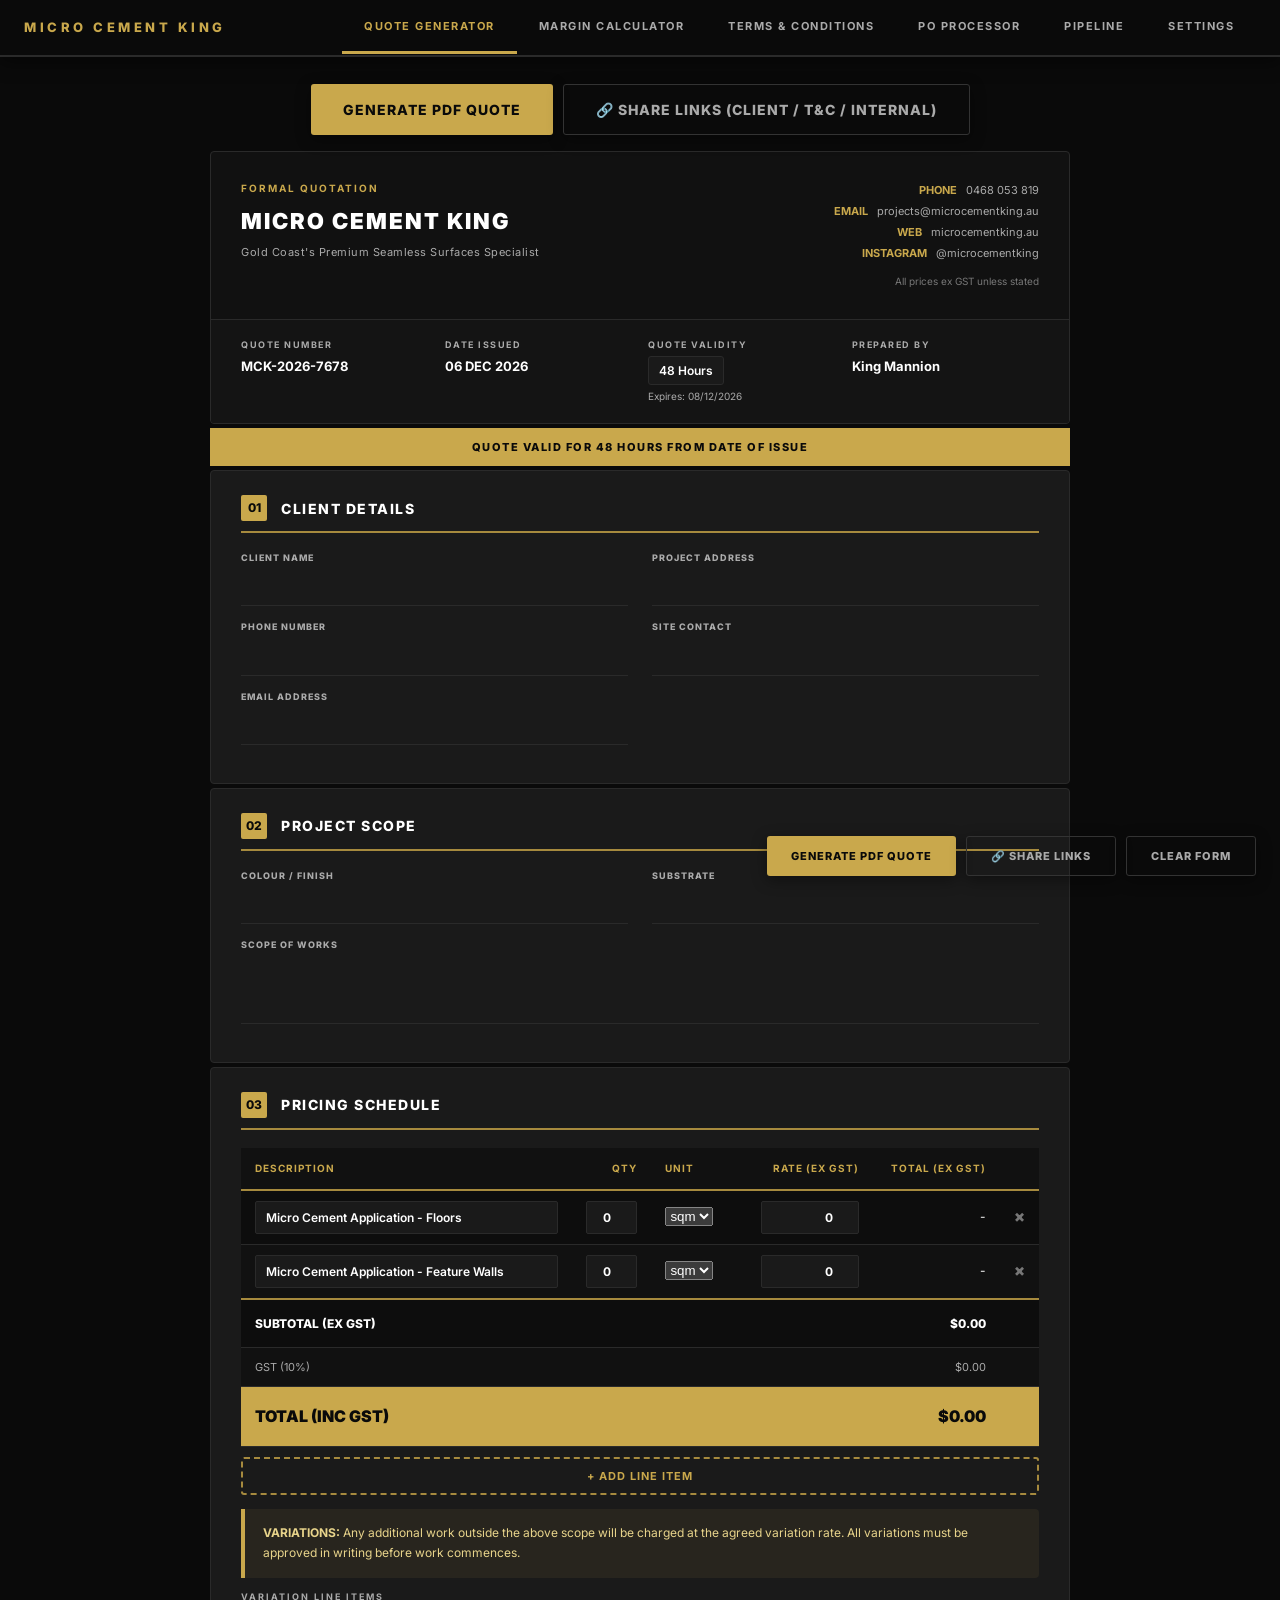
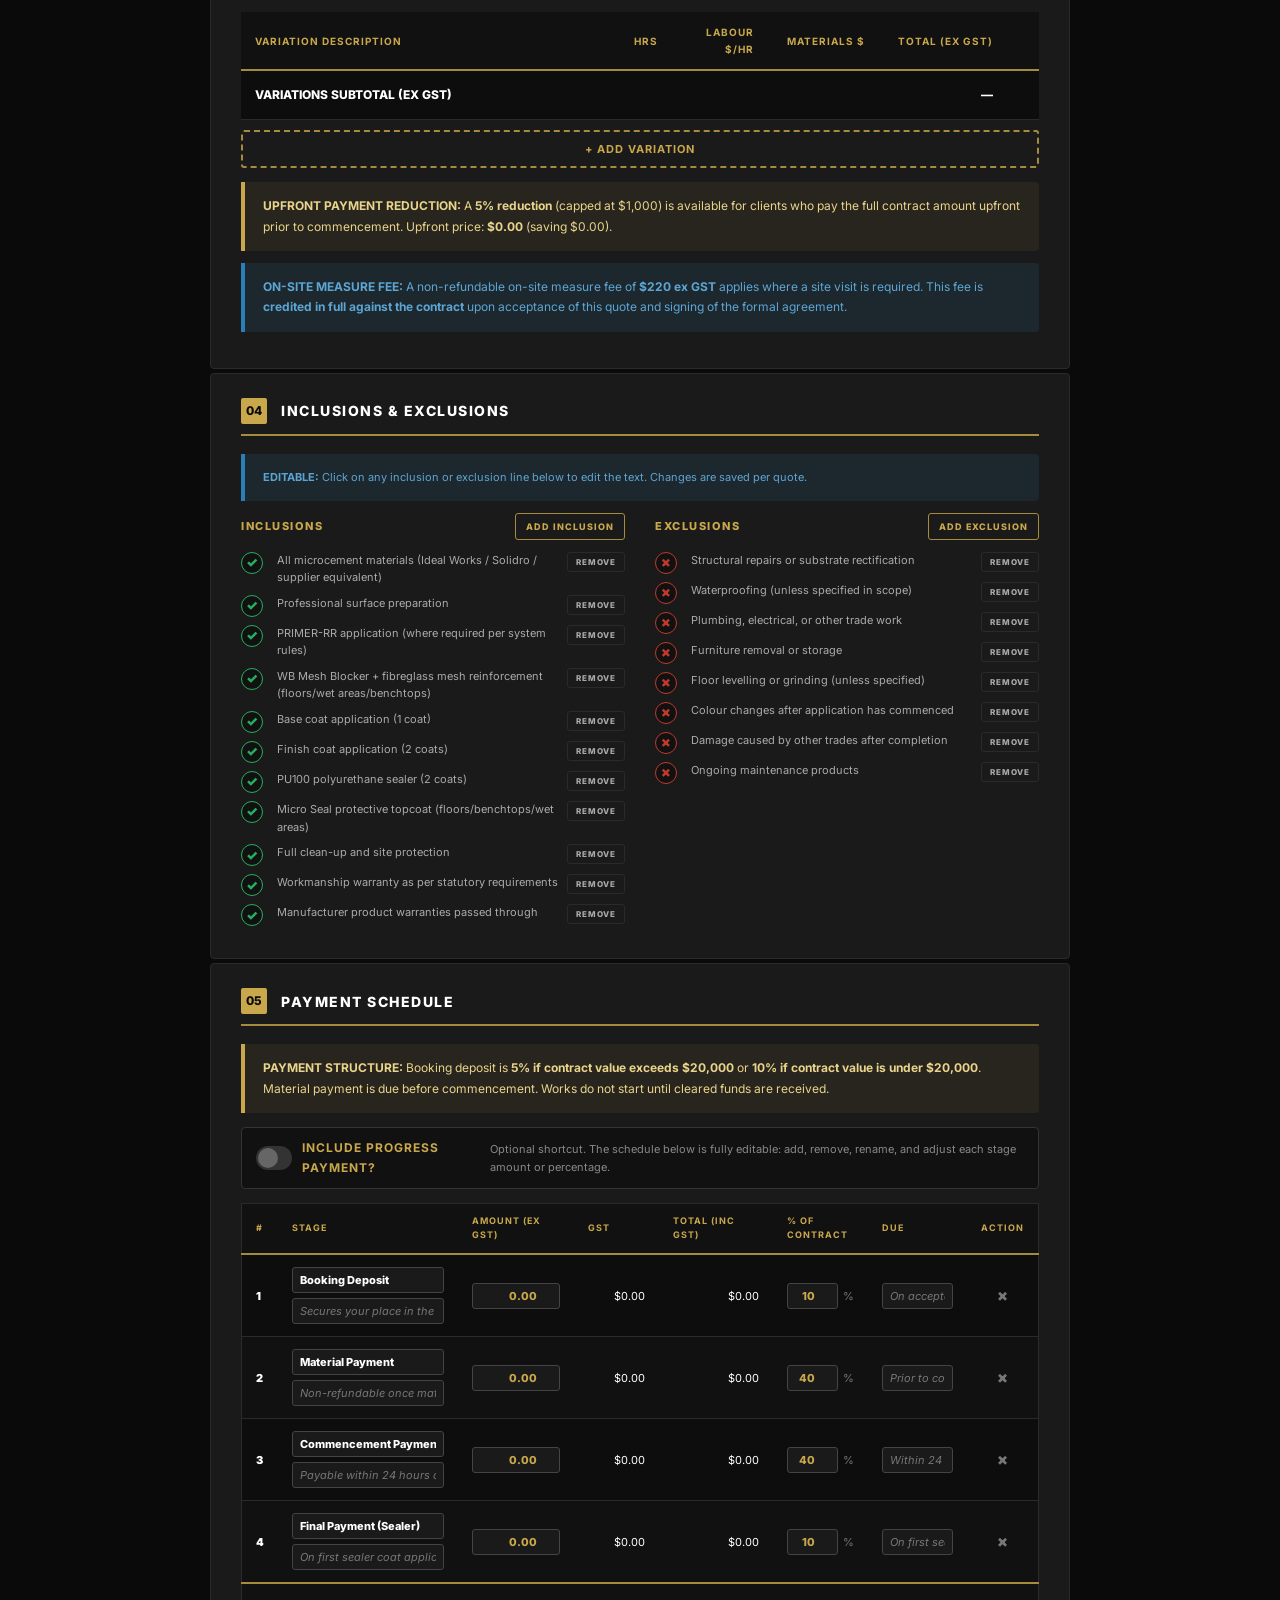
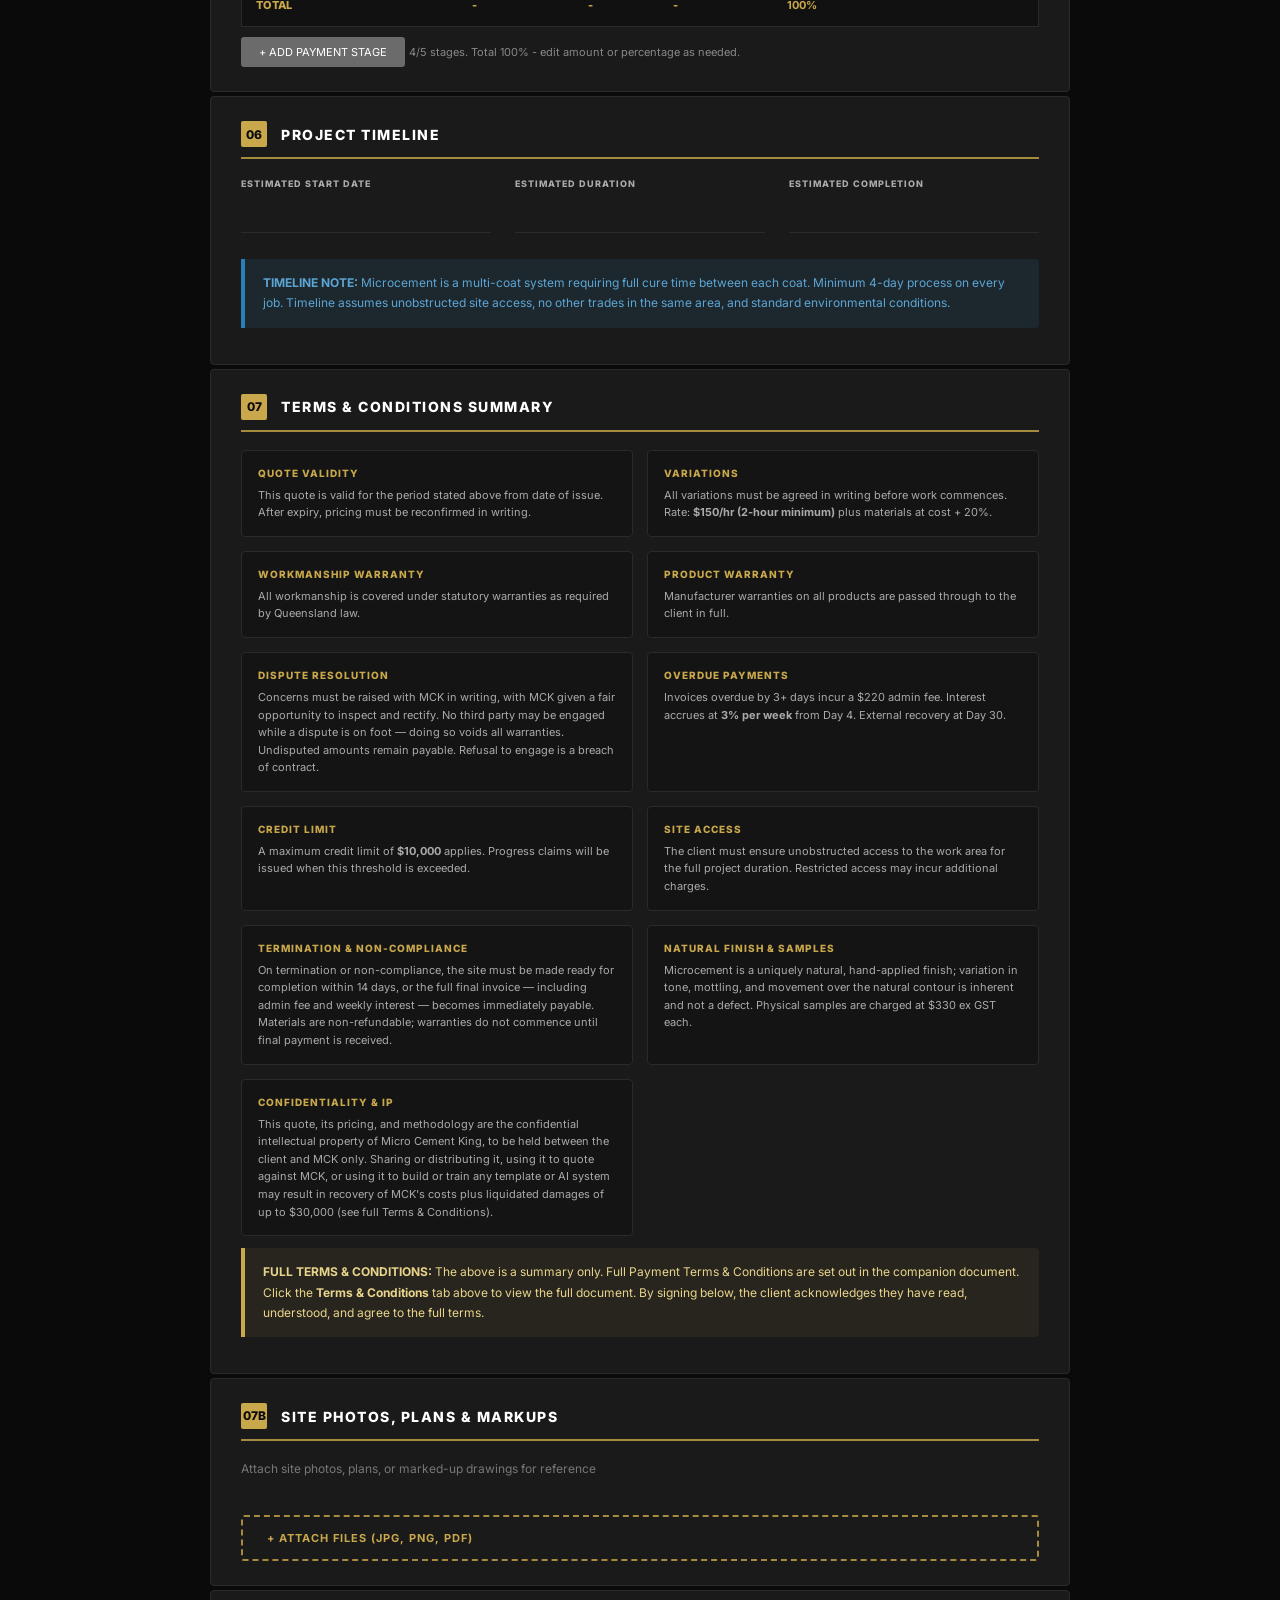
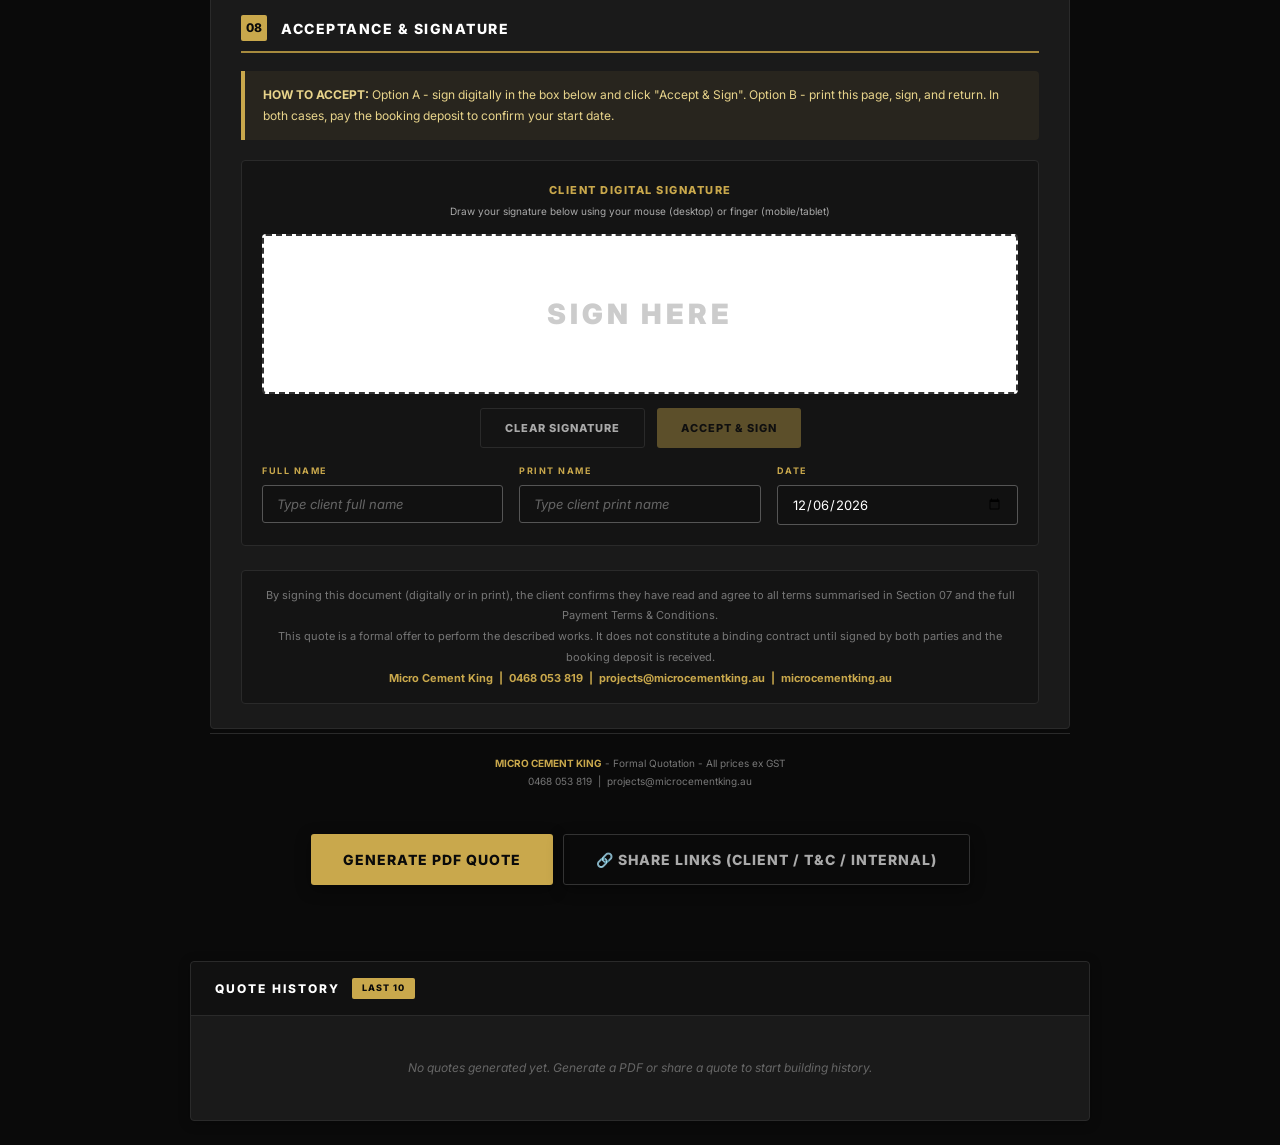
==== commit c7b438ef: "Add autonomous quoting engine (answers ▶ margin-checked quote) + architecture docs - pricing-engine." ====
--- a/index.html
+++ b/index.html
@@ -1165,6 +1165,8 @@
 <script src="quote.js"></script>
 <script src="quote-storage.js?v=4"></script>
 <script src="customer-storage.js?v=1"></script>
+<script src="pricing-engine.js?v=1"></script>
+<script src="auto-quote.js?v=1"></script>
 <script src="job-link.js?v=1"></script>
 <script>
 // ── TAB SWITCHING ────────────────────────────────────────
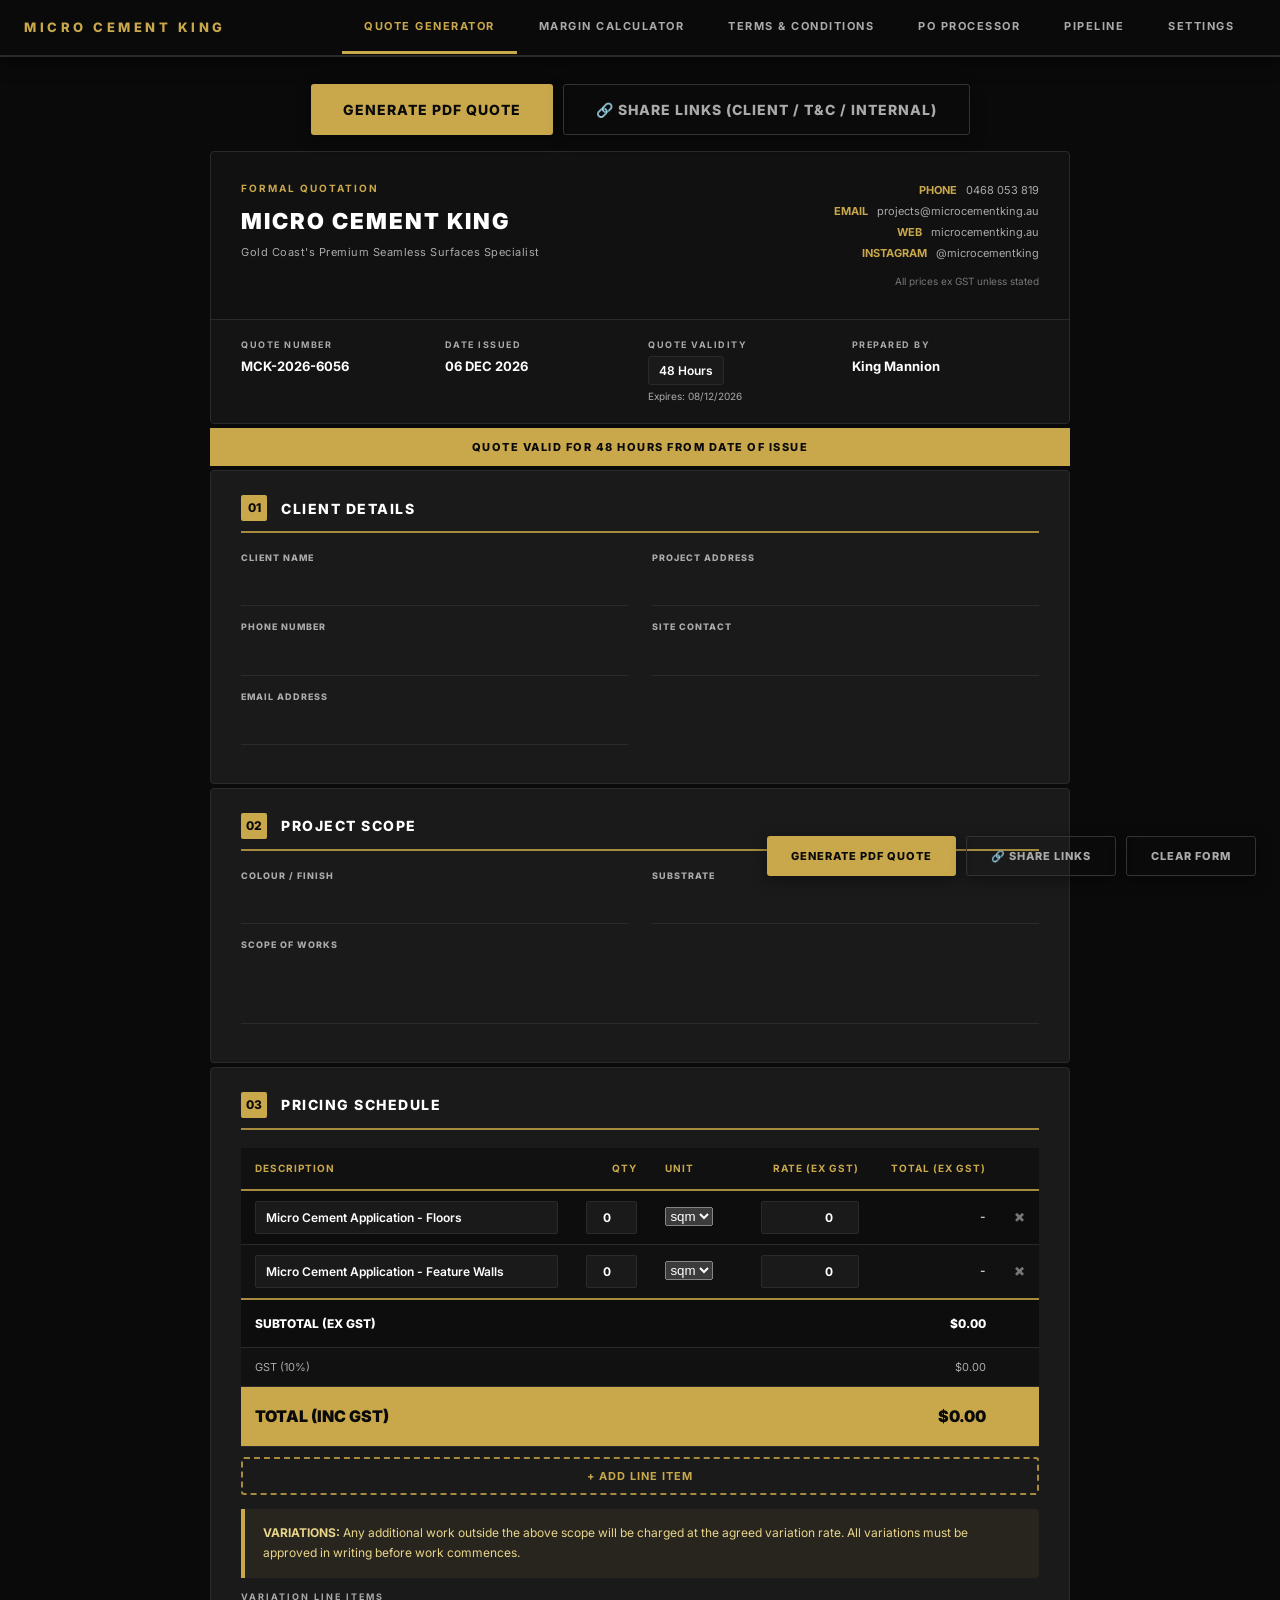
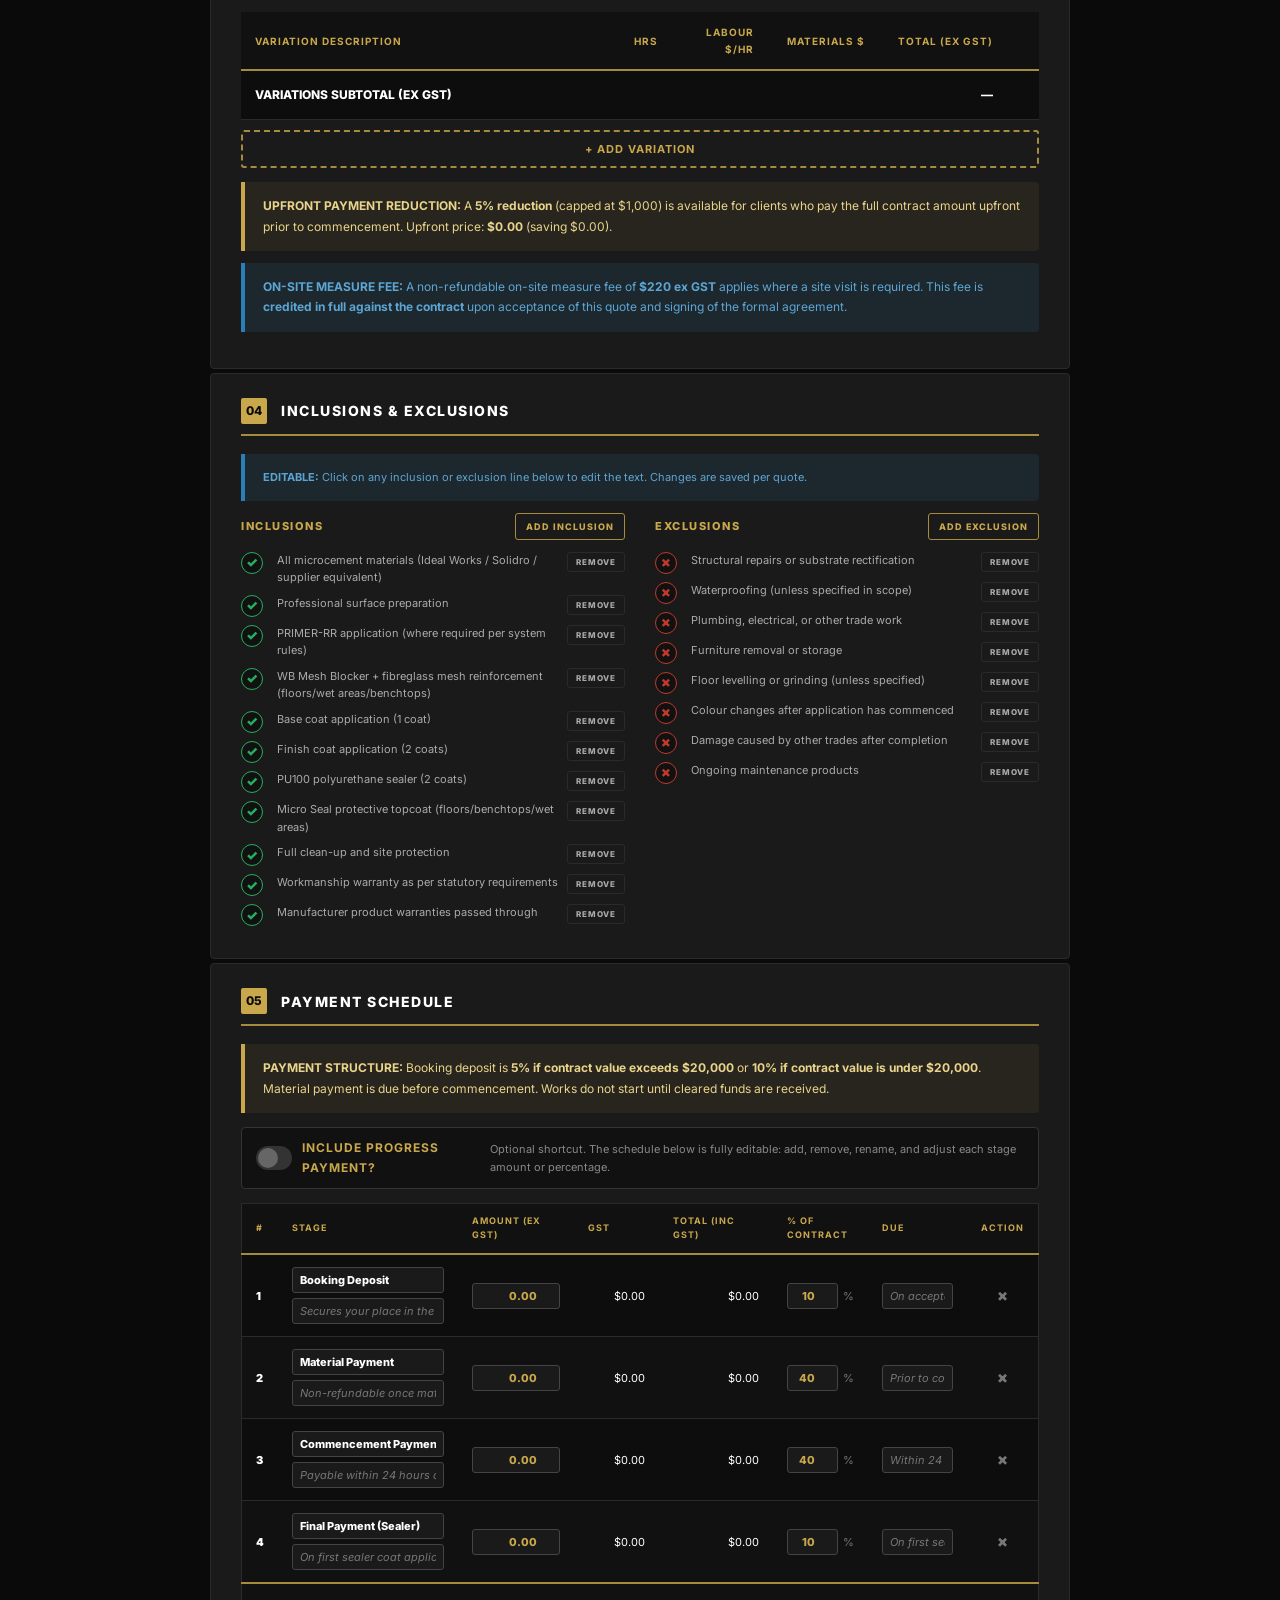
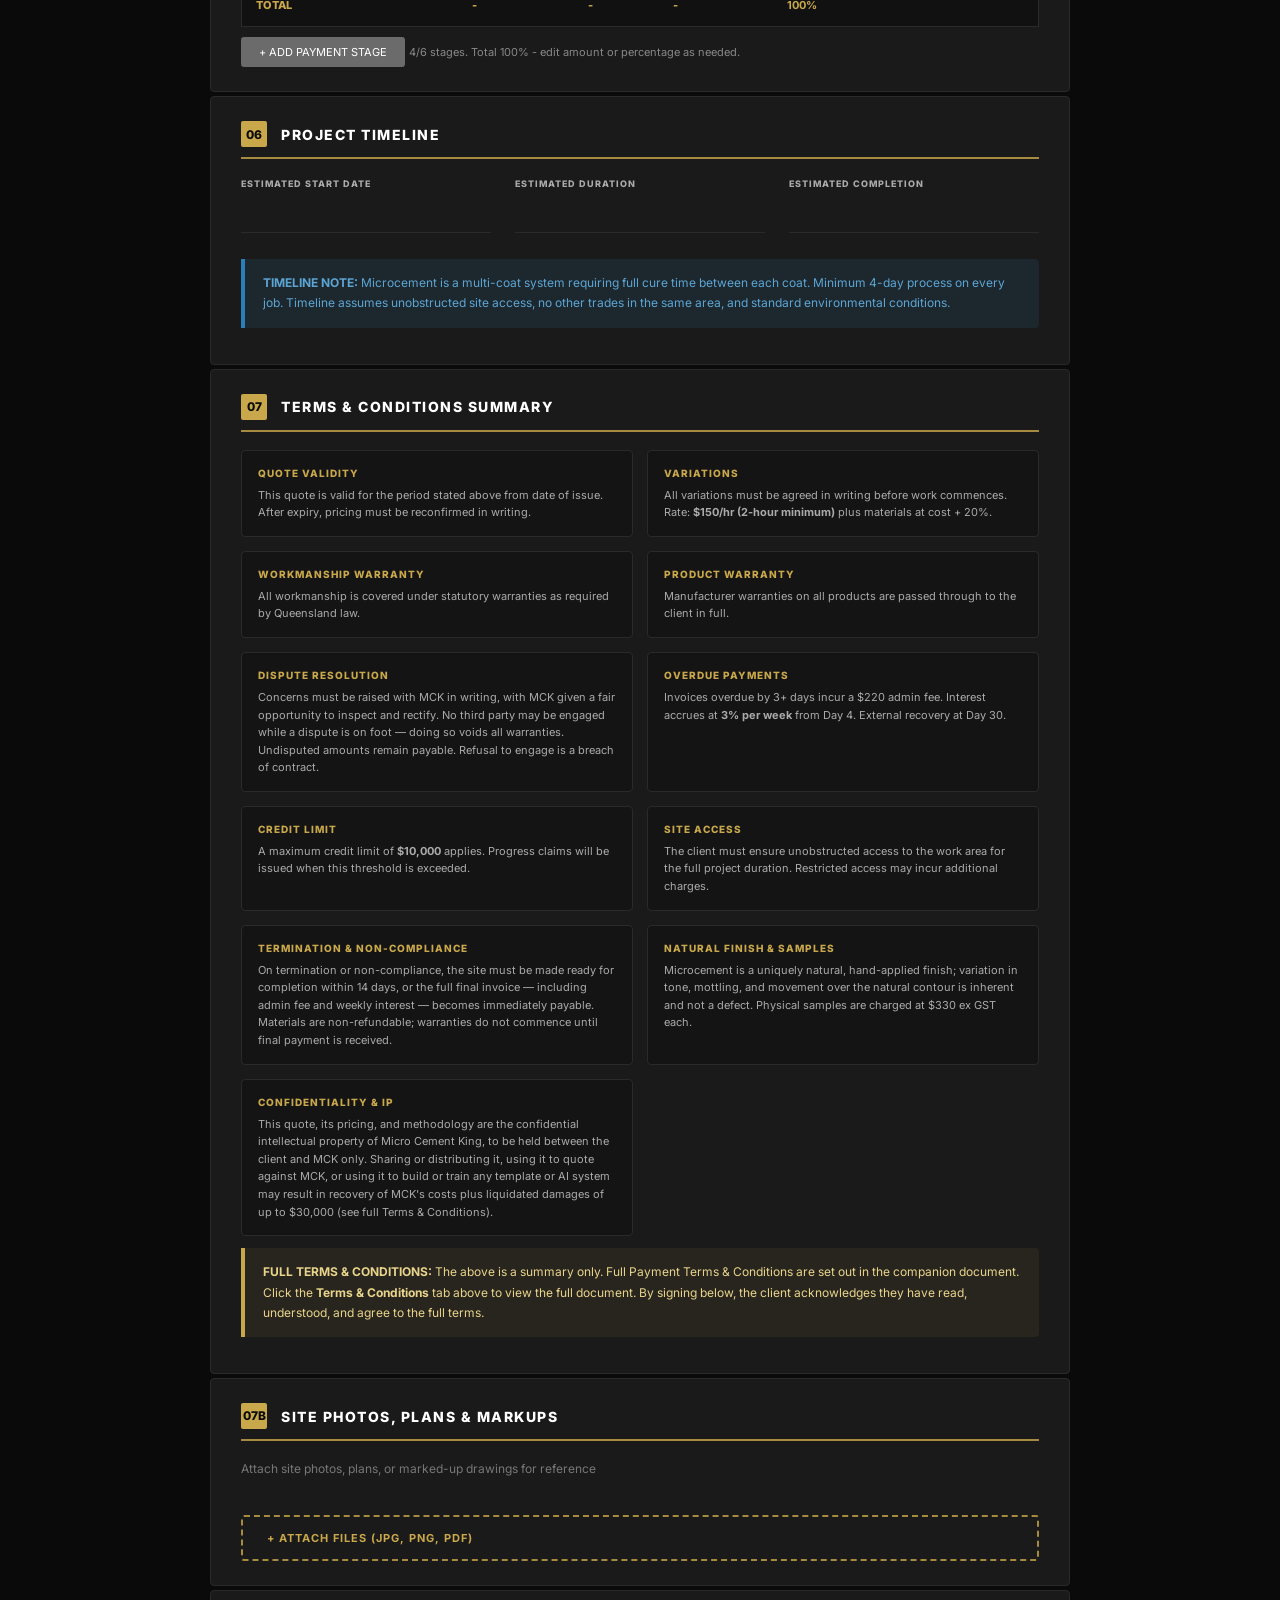
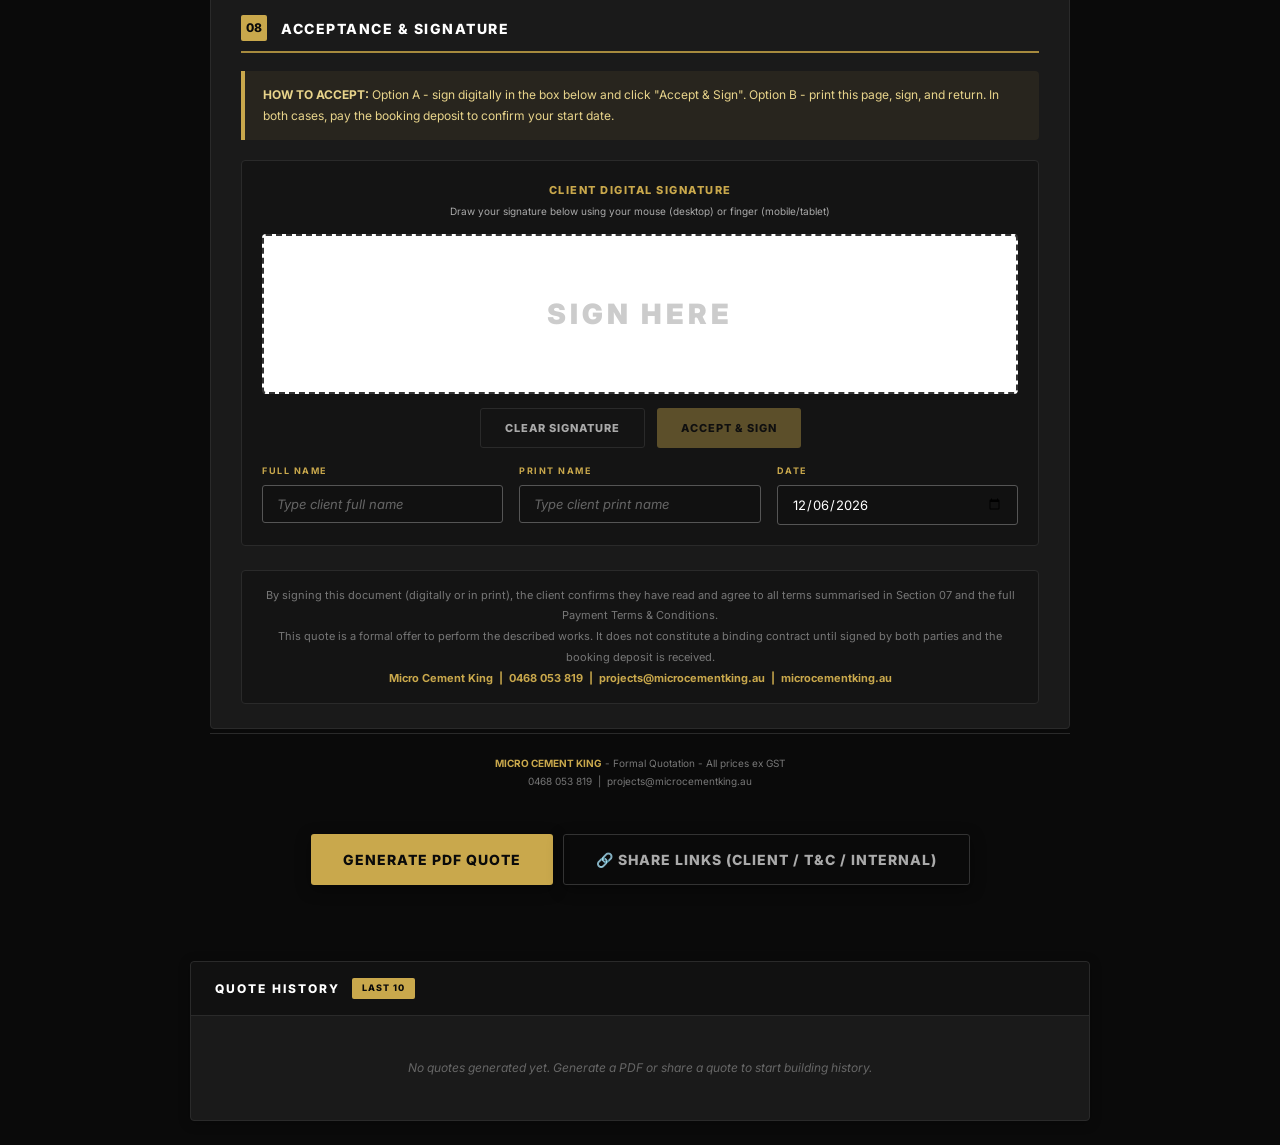
==== commit 3e5d11b3: "Review fixes: margin-floor guardrail, jobName fallback, findCustomer perf, stage cap From a high-rec" ====
--- a/index.html
+++ b/index.html
@@ -283,7 +283,7 @@
 
         <div id="q-add-progress-wrap" class="payment-add-wrap no-print">
           <button class="btn-add-line" id="q-add-progress-btn" onclick="addProgressPaymentRow()" style="font-size:11px;padding:6px 16px;">+ ADD PAYMENT STAGE</button>
-          <span id="q-payment-stage-limit" class="payment-help-text">2 to 5 payment stages supported. Edit either amount or percentage; the other value recalculates.</span>
+          <span id="q-payment-stage-limit" class="payment-help-text">2 to 6 payment stages supported. Edit either amount or percentage; the other value recalculates.</span>
         </div>
       </div>
 
